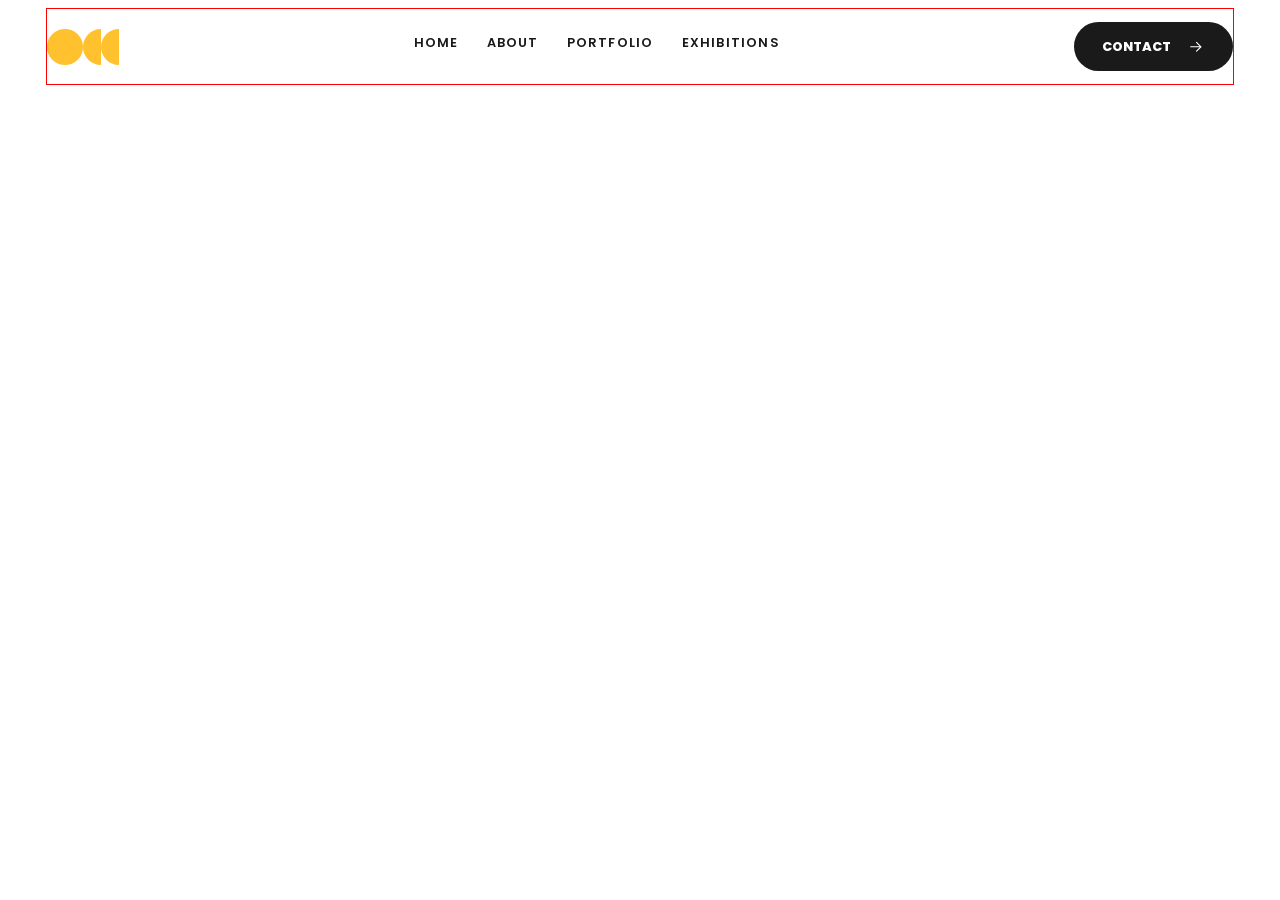
==== VISUAL POETRY (2)/VISUAL POETRY (2)/VISUAL POETRY/index.html @ 26b0e9d8 "Subir las prácticas slider y visual poetry" ====
<!DOCTYPE html>
<html lang="en">
<head>
    <meta charset="UTF-8">
    <meta name="viewport" content="width=device-width, initial-scale=1.0, viewport-fit: cover">
    <meta name= "description" content="Visual Poetry is a studio of photographer Dante - portrait , landscapes and urban pictures">
    <meta name="author" description="Alba">
    <title>VISUAL POETRY</title>
    <link rel="stylesheet" href="style.css">
    <link rel="icon" href="img/logos/logo_400_orange.png" type="image/png">
    <script src="js/burguer.js" defer></script>
</head>
<body>
    <a href="#main-content" class="skip-link">Skip to content</a>
    <header class="site-header">
        <div class="container header__inner ">
            <a href="#" class="brand" aria-label="Visual Poetry - HOME">
                <svg class="brand__logo" width="300" height="150" viewBox="0 0 300 150" fill="none" xmlns="http://www.w3.org/2000/svg"> <!-- fill= transparente (none) -->
                    <circle cx="75" cy="75" r="75" fill="#ffc12d"/> <!-- fill= color que sea -->
                    <path d="M225 150C183.579 150 150 116.421 150 75C150 33.5786 183.579 0 225 0V150Z" fill="#ffc12d"/> <!-- fill= color que sea -->
                    <path d="M300 150C258.579 150 225 116.421 225 75C225 33.5786 258.579 0 300 0V150Z" fill="#ffc12d"/> <!-- fill= color que sea -->
                </svg>
            </a>
            <!-- Burger menu -->
             <button class="menu-toggle" id="nav-icon" type="button" aria-expanded="false" aria-controls="primary-navigation" aria-label="Open Menu">
                <span></span><span></span><span></span>
             </button>

             <nav class="primary-nav" id="primary-navigation" aria-label="Primary">
                <ul class="primary-nav__list">
                    <li><a href="#home" class="nav-link" data-replace="HOME"><span>HOME</span></a></li> <!-- data-replace es un atributo de usuario para la animación -->
                    <li><a href="#about" class="nav-link" data-replace="ABOUT"><span>ABOUT</span></a></li>
                    <li><a href="#portfolio" class="nav-link" data-replace="PORTFOLIO"><span>PORTFOLIO</span></a></li>
                    <li><a href="#exhibitons" class="nav-link" data-replace="EXHIBITIONS"><span>EXHIBITIONS</span></a></li>
                </ul>
             </nav>
             <a href="" class="btn btn-dark primary-nav__cta">
                <span>Contact</span>
                <svg viewBox="0 0 24 24" fill="none" aria-hidden="true"><path d="M5 12h14M13 6l6 6-6 6" stroke="currentColor" stroke-width="1.5" stroke-linecap="round" stroke-linejoin="round"/></svg>
             </a>
             <p class="primary-nav__meta">Photographic Artist · New York</p>
        </div>
    </header>
</body>
</html>
---- VISUAL POETRY (2)/VISUAL POETRY (2)/VISUAL POETRY/style.css ----
/* Notación BEM - Bloque, Elemento, Modificador */

/* Font embed */

@import url('https://fonts.googleapis.com/css2?family=Poppins:ital,wght@0,100;0,200;0,300;0,400;0,500;0,600;0,700;0,800;0,900;1,100;1,200;1,300;1,400;1,500;1,600;1,700;1,800;1,900&display=swap');

@font-face {
    font-family: "Author Signature";
    src: url(fonts/AuthorSignature.ttf) format ("truetype");
    font-display: swap;
    /* Apply font when downloaded */
}

@font-face {
    font-family: "Fen";
    src: url(fonts/fen0210.ttf) format ("truetype");
    font-display: swap;
    /* Apply font when downloaded */
}

/* Mini Reset */

*,
*::after,
*::before {
    box-sizing: border-box;
}

h1,
h2,
h3,
p,
blockquote,
figure {
    margin: 0;
}

ul,
ol {
    margin: 0;
    padding: 0;
    list-style: none;
}

img {
    display: block;
    max-width: 100%;
    height: auto;
    /* Para hacer animaciones con height: auto no me dejaría, tendríamos que usar una custom property */
}

button,
input,
textarea {
    font: inherit;
    /* Form components inherit web site font */
}

/* Custom properties */

:root {
    --back-color: #fff;
    --front-color: #1a1a1a;
    --mustard: #ffc12d;
    --paper: #f7f4ed;
    --muted: #6b6b6b;
    --line: rgb(187, 181, 181);

    --font-display: "Poppins", "Helvetica", sans-serif;
    /* Las otras son alternativas */

    --container: 1840px;
    /* El ancho del viewport */
    --gutter: clamp(1.25rem, 3vw, 2.5rem);
    /* La sangría de los filos del navegador */
    --section-space: clamp(5rem, 8.5vw, 9.5rem);

    /* Para que se aplique solo a los dispositivos que se acerquen a los móviles */
    @media (max-width: 640px) {
        --section-space: clamp(4rem, 16vw, 5.5rem);
    }

}

/* ------------------------ ACCESIBILITY ------------------------------ */

/* Cómo se seleccionan los textos */
::selection {
    background-color: var(--mustard);
    color: var(--front-color);
}

/* Accesible focus indicator */
:where(a, button, input, textarea, [tabindex]):focus-visible {
    /* [tabindex] any element with tabindex attr */
    outline: 1px solid var(--mustard);
    /* Contorno de los textos de un formulario */
    outline-offset: 4px;
    /* Separate the outline by 4px */
}

/*
The solution (skip-link): It is an invisible link placed at the absolute beginning of the HTML code (usually the very first thing the keyboard reads).
By default: It is hidden from view. When you press Tab for the first time: The link comes to life, appears on screen (thanks to pseudo-classes like :focus or :focus-visible), and says something like "Skip to main content".
Upon clicking (Enter): It jumps directly to the page's main content, saving the user from navigating through the entire menu.
The skip-link allows keyboard users to bypass repetitive menus and go straight to the main content. CSS provides the perfect visual infrastructure (visible focus and compensated scroll margin) for these accessible interactions to work smoothly and elegantly.
*/

.skip-link {
    position: fixed;
    top: .75rem;
    left: .75rem;
    z-index: 9999;
    padding: 1rem 1.2rem;
    background: var(--front-color);
    color: var(--back-color);
    font-family: var(--font-display);
    font-size: .75rem;
    font-weight: 800;
    text-decoration: none;
    text-transform: uppercase;

    transform: translateY(-180%);
    /* Está escondido */
    transition: transform 180ms ease;

    &:focus {
        transform: translateY(0);
        /* Pero cuando lo necesito aparece */
    }
}

/* ---------------------------------- REGULAR STYLES ------------------------------------ */

/* smooth scrolling */

html {
    scroll-behavior: smooth;
    /* avoid resize font when the device change orientation */
    -webkit-text-size-adjust: 100%;
    /* Que ajuste siempre al 100% del tamaño de la fuente */
}

body {
    overflow-x: clip;
    /* evita el desbordamiento de la x, es una versión más moderna de overflow-hidden */
    background: var(--back-color);
    color: var(--front-color);
    font-family: Poppins, sans-serif;
    line-height: 1.6rem;
    /* asegura que todos los párrafos tengan la misma separación */
    -webkit-font-smoothing: antialiased;
    /* hace que el texto se renderice más fino y nítido */
    text-rendering: optimizeLegibility;
    /* mejora la legibilidad de la fuente, si se deja */
}

.container {
    width: min(calc(100% - (var(--gutter) * 2)), var(--container));
    border: solid 1px red;
    margin-inline: auto;
    /* centramos el contenedor */
}

/* Estilo general para todos los botones */
.btn {
    position: relative;
    /* Para colocar los elementos dentro del botón */
    display: inline-flex;
    /* Elemento flexible en línea, me aseguro de que el botón no me va a empujar los demás elementos */
    justify-content: center;
    align-items: center;
    gap: 1rem;
    min-height: 3rem;
    padding: .75rem 1.75rem;
    /* Top-bottom, left-right */
    border-radius: 999px;
    /* Radio estratosférico para que no me haga una elipse */
    overflow: hidden;

    font-size: .8rem;
    font-weight: 800;
    text-transform: uppercase;
    text-decoration: none;

    transition: background-color .3s ease, color .3s ease, transform .3s ease-out, box-shadow .3s ease;

    svg {
        width: 1.1rem;
        height: 1.1rem;
        flex: 0 0 auto;
        /* Para que no se estire, ni crezca, que mantenga su tamaño original */
        transition: transform .3s ease;

    }

    /* Subclase para la animación*/
    &.btn-dark {
        background-color: var(--front-color);
        color: var(--back-color);

        /* caja mostaza que sube hacia arriba */
        &::before {
            content: "";
            width: 100%;
            height: 100%;
            position: absolute;
            z-index: -1;
            background: var(--mustard);

            transform: translateY(101%);
            /* Para que no se monte con el botón de arriba, está un 1% por debajo */
            transition: transform .3s ease-in-out;
        }

        &:hover,
        &:focus-visible {
            transform: translateY(-1px);
            /* Que el botón se suba */
            color: var(--front-color);
            box-shadow: 0 12px 26px rgba(26, 26, 26, .2);

            &::before {
                transform: translateY(0);
                /* A la posición inicial del botón */
            }

            svg {
                transform: translateX(.25rem);
            }
        }
    }


}

.primary-nav__meta {
    display: none;
}

/* ---------------------------------- HEADER ------------------------------------ */
.site-header {
    position: sticky;
    /* Que siempre se quede allí */
    top: 0;
    /* Que se quede arriba */
    z-index: 9999;
    /* Para que siempre esté en la capa superior */
    background: rgba(255, 255, 255, .9);

    /* glassmorphism */
    backdrop-filter: blur(12px);

    .header__inner {
        display: flex;
        align-items: center;
        justify-content: space-between;
        gap: 2rem;

        padding-block: clamp(.8rem, 0.8vw, .75rem);
        /* Equivale a padding top y bottom juntos */

        .brand {
            display: inline-flex;
            flex-shrink: 0;
            /* Evitamos que se contraiga */
            color: var(--mustard);

            .brand__logo {
                display: block;
                /* Obligo a que siempre sea una caja, así evito distorsiones del logo */
                width: clamp(4.5rem, 5.2vw, 5.5rem);
                height: auto;
                transition: transform .2s ease-out;

                &:hover {
                    transform: translateX(3px);
                }
            }
        }
    }

    /* HAY QUE RETOCAR EN RESOLUCIÓN TABLET Y MÓVIL */
}

/* toggle intercambia clases */

.menu-toggle {
    /* Menú hamburguesa */
    position: relative;
    display: none;
    flex-shrink: 0;
    width: 48px;
    height: 48px;
    border: 1px solid green;
    padding: 0;
    background: transparent;
    cursor: pointer;
    z-index: 9;

    span {
        position: absolute;
        height: 2px;
        background: var(--front-color);
        border-radius: 99px;
        /* Para que las rayas se vean más suaves */
        left: 50%;
        /* Es una forma de centrar las cosas en función a su contenedor */
        transform: translateX(-50%);

        transition: .3s ease-out;
        /* Todas se van a transicionar así */

        &:nth-child(1) {
            top: 15px;
            width: 1.6rem;
        }

        &:nth-child(2) {
            top: 22px;
            width: 1.6rem;
        }

        &:nth-child(3) {
            top: 29px;
            width: 1.3rem;
        }


    }

}

/* Menu Open */

body.menu-open {

    .menu-toggle span {
        &:nth-child(1) {
            top: 20px;
            width: 1.6rem;
            transform: translateX(-50%), rotate(45deg);
            /* -50% porque el punto de giro es la esquinita */
        }

        &:nth-child(2) {
            opacity: 0;
            transform: translateX(-50%), scale(.1);
            /* Para que desaparezca de forma elegante */
        }

        &:nth-child(3) {
            top: 20px;
            width: 1.6rem;
            transform: translateX(-50%), rotate(-45deg);
        }
    }

    .primary-nav {}

}

/* Nav principal */
.primary-nav {
    display: flex;
    align-items: center;
    /* gap: clamp(1.5rem, 2.8vw, 3rem); */

    .primary-nav__list {
        display: flex;
        align-items: center;
        gap: clamp(1rem, 2.2vw, 2.5rem);

        .nav-link {
            text-decoration: none;
            display: inline-block;
            /* La necesito para la animación, que no empuje, me hace la cajita */
            overflow: hidden;
            padding-block: .3rem;
            /* Para que cuando lo reemplace tenga el mismo padding top y bottom */
            color: var(--front-color);
            font-weight: 600;

            font-size: clamp(.8rem, .9vw, .9rem);
            letter-spacing: 1.2px;
            /* Espaciado entre letras */
            position: relative;

            /* Para evitar que el texto genere dos líneas cuando tengo dos palabras en un item del nav */
            white-space: nowrap;

            span {
                display: inline-block;
                transition: transform .4s ease-in-out;

            }

            &::before {
                /* Subrayado mostaza */
                content: "";
                position: absolute;
                right: 0;
                bottom: 0;
                left: 0;
                height: 2px;
                background: var(--mustard);
                transform: scaleX(0);
                /* Para que el eje Y no se mueva, para que solo crezca horizontalmente */
                transform-origin: right center;
                /* Para que el origen de la raya no sea el centro */
                transition: transform .3s ease-in-out;
            }

            &:after {
                /* El item mostaza que entra por la derecha */
                content: attr(data-replace);
                /* Con attr me coge el valor del atributo data-replace */
                position: absolute;
                top: 0;
                left: 0;
                width: 100%;
                height: 100%;

                display: flex;
                align-items: center;
                color: var(--mustard);

                /* Nos lo llevamos a la dcha para que por ahora no se vea */
                transform: translateX(200%);
                /* Para que no se vea */
                transition: transform .4s ease-in-out;

            }

            &:hover,
            &:focus-visible {
                &:before {
                    transform: scaleX(1);
                    /* Pasamos el tamañp del subrayado al original */
                    transform-origin: left center;
                }

                &:after {
                    transform: translateX(0);
                    /* Esta es su posición original */
                }

                span {
                    transform: translateX(-200%);
                }
            }
        }
    }

    .primary-nav__cta {
        flex-shrink: 0;
        /* Que no se reduzca nunca */
    }


    @media screen and (max-width: 900px) {
        /* Primary-nav cuando salta el menú hamburguesa */
        position: fixed;
        inset: 0;
        /* shorthand de left, top, right, y bottom y hace que cubra todo el contenedor */
        z-index: 1;
        display: flex;
        flex-direction: column;
        /* todo apilado en vertical */
        align-items: flex-start;
        justify-content: flex-start;
        gap: 0;

        width: 100%;
        height: 100vh;
        height: 100dvh;
        /* Solo para móvil, tiene en cuenta toda la línea de la batería etc */
        margin: 0;

        /* Respetamos la zona segura de los móviles */
        /* Para que no se pierda primary-nav__meta en algunos móviles */
        /* Solo funciona si ponemos en el meta del viewport: viewport-fit: cover */
        padding: clamp(5.5rem, 13vh, 8rem) var(--gutter) calc(2rem + env(safe-area-inset-bottom, 0px));

        /* el scroll se queda aquí dentro, no afecta a la página de debajo */
        overflow-y: auto;
        scroll-behavior: contain;

        background: var(--back-color);
        opacity: 0;
        visibility: hidden;
        /* Está pero no se ve */

        /* No debe haber eventos de ratón */
        pointer-events: none;

        /* Lo llevamos a la derecha fuera de la vista */
        transform: translateX(100%);
        transition: opacity .4s ease, visibility 0s linear 600ms, transform 620ms ease-in-out;

        .primary-nav__list {
            flex-direction: column;
            align-items: flex-start;
            width: 100%;
            gap: clamp(.3rem, 1.2vh, .7rem);

            /* inicializamos el contador para los números del nav */
            counter-reset: nav-link;
            /* nav-link es la clase de cada item */

            li {
                display: flex;
                align-items: baseline;
                /* Alinezación basada en la línea base del texto */
                gap: clamp(1rem, 3vw, 1.5rem);
                width: 100%;
                /* Para que el borde me ocupe todo el ancho */
                padding-bottom: clamp(.3rem, 1.2vh, .7rem);

                border-bottom: 1x solid var(--line);
                /* por cada li se tiene que incrementar el contador */
                counter-increment: nav-item;

                &::before {
                    /* el valor del contador se extrae con la función counter indicandole la clase al item */
                    content: "0" counter(nav-item);
                    color: var(--muted);
                    font-family: var(--font-display);
                    font-size: .6rem;
                    font-weight: 500;
                    letter-spacing: .1rem;
                }
            }

            .nav-link {
                /* en móviles no hay hover por lo que la animación no tiene sentido */
                overflow: visible;
                font-size: clamp(2rem, 1.33rem + 2.222vw, 4rem);
                font-weight: 600;

                transition: color .3s ease, transform .3s ease-in-out;

                &::before,
                &::after {
                    display: none;
                }

                span {
                    /* Anulamos la transición de escritorio */
                    transform: none;
                    transition: none;
                }

                &:hover,
                &:focus-visible {
                    color: var(--mustard);
                    transform: translateX(.2rem);
                }
            }

        }

        .primary-nav__cta {

        }

        .primary-nav__meta {

        }
    }

}

/* ---------------------- MENÚ HAMBURGUESA ------------------------- */
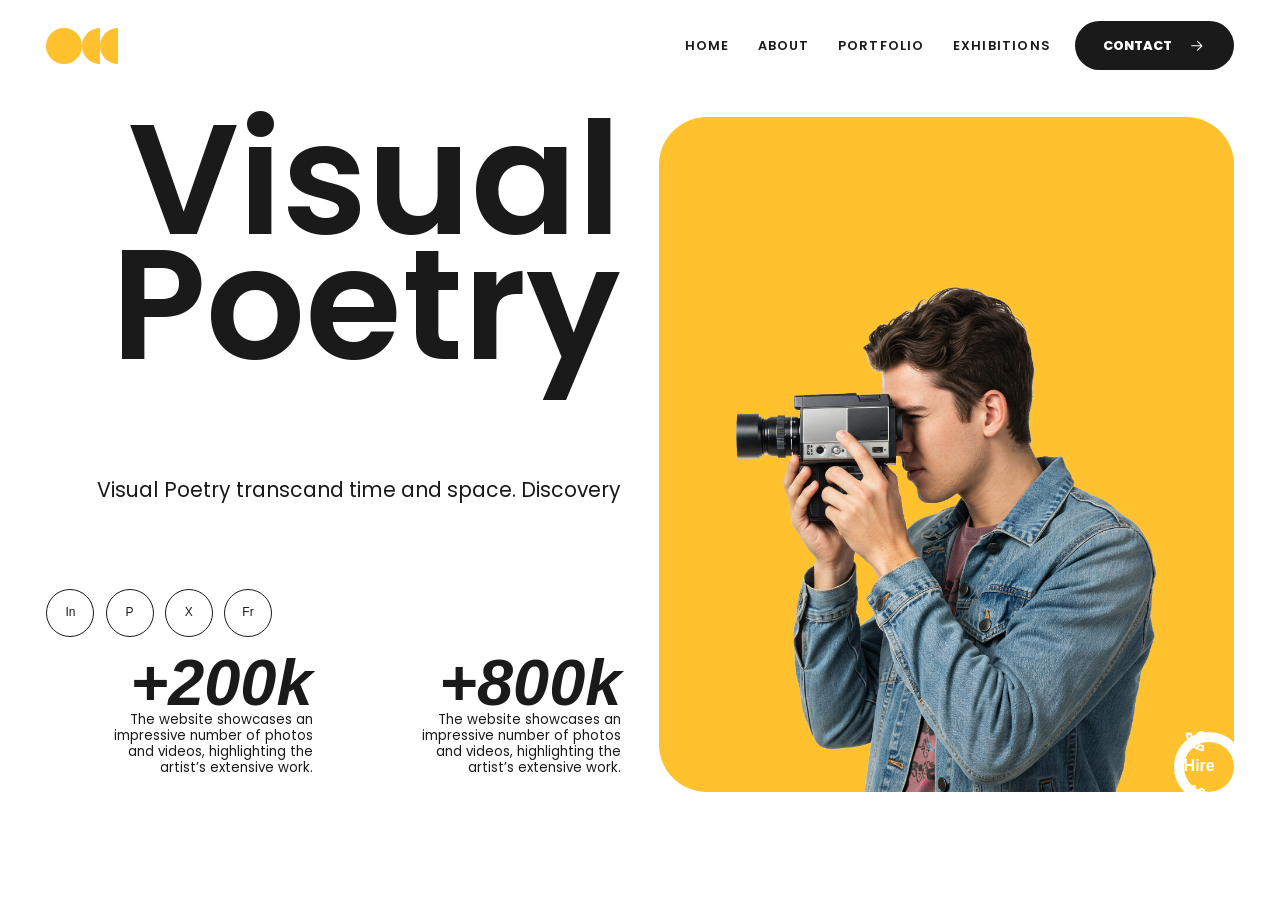
==== commit d7a03b15: "Subir nuevos cambios de la práctica visual poetry" ====
--- a/VISUAL POETRY (2)/VISUAL POETRY (2)/VISUAL POETRY/index.html
+++ b/VISUAL POETRY (2)/VISUAL POETRY (2)/VISUAL POETRY/index.html
@@ -2,7 +2,7 @@
 <html lang="en">
 <head>
     <meta charset="UTF-8">
-    <meta name="viewport" content="width=device-width, initial-scale=1.0, viewport-fit: cover">
+    <meta name="viewport" content="width=device-width, initial-scale=1.0, viewport-fit=cover">
     <meta name= "description" content="Visual Poetry is a studio of photographer Dante - portrait , landscapes and urban pictures">
     <meta name="author" description="Alba">
     <title>VISUAL POETRY</title>
@@ -33,13 +33,70 @@
                     <li><a href="#portfolio" class="nav-link" data-replace="PORTFOLIO"><span>PORTFOLIO</span></a></li>
                     <li><a href="#exhibitons" class="nav-link" data-replace="EXHIBITIONS"><span>EXHIBITIONS</span></a></li>
                 </ul>
-             </nav>
-             <a href="" class="btn btn-dark primary-nav__cta">
+                 <a href="" class="btn btn-dark primary-nav__cta">
                 <span>Contact</span>
                 <svg viewBox="0 0 24 24" fill="none" aria-hidden="true"><path d="M5 12h14M13 6l6 6-6 6" stroke="currentColor" stroke-width="1.5" stroke-linecap="round" stroke-linejoin="round"/></svg>
              </a>
              <p class="primary-nav__meta">Photographic Artist · New York</p>
+             </nav>
+            
         </div>
     </header>
+    <main id="main-content">
+
+    <section class="hero" id="hero">
+
+        <div class="container hero__grid">
+            <div class="hero__copy">
+                <h1 id="hero_title" class="hero_title">
+                    <span>Visual </span>
+                    <span>Poetry</span>
+                </h1>
+
+                <p class="hero_lead">Visual Poetry transcand time and space. Discovery</p>
+
+                <div class="hero_bottom">
+                    <ul class="social-list" arial-label="Social Media">
+                        <li><a href="" aria-label="Instagram">In</a></li>
+                        <li><a href="" aria-label="Pinterest">P</a></li>
+                        <li><a href="" aria-label="X Social Media">X</a></li>
+                        <li><a href="" aria-label="Flickr">Fr</a></li>
+                    </ul>
+                     <dl class="stats">
+                    <div class="stat">
+                          <dt>+200k</dt>
+                        <dd>The website showcases an impressive number of photos and videos, highlighting the artist’s extensive work.</dd>
+                    </div>
+
+                    <div class="stat">
+                        <dt>+800k</dt>
+                        <dd>The website showcases an impressive number of photos and videos, highlighting the artist’s extensive work.</dd>
+                    </div>
+                </dl>
+
+                </div>
+
+               
+
+            </div>
+
+            <div class="hero__visual">
+                <div class="hero__canvas">
+                    <img src="img/Dante_perfil.png" alt="Dante, artist Photographer, looking through a vintage film camera" class="hero_portrait">
+                </div>
+
+                <a href="" class="hero__contact" aria-label="Hire me - go to contact">
+                    <span>
+                        <img src="img/phone.svg" alt="Phone Icon" width="24" height="24" aria-hidden="true">
+                        <b class="hero__contact-text">Hire Me</b>
+                    </span>
+                </a>
+            </div>
+        </div>
+
+    </section>
+
+</main>
+
 </body>
 </html>
--- a/VISUAL POETRY (2)/VISUAL POETRY (2)/VISUAL POETRY/style.css
+++ b/VISUAL POETRY (2)/VISUAL POETRY (2)/VISUAL POETRY/style.css
@@ -6,14 +6,14 @@
 
 @font-face {
     font-family: "Author Signature";
-    src: url(fonts/AuthorSignature.ttf) format ("truetype");
+    src: url(fonts/AuthorSignature.ttf) format("truetype");
     font-display: swap;
     /* Apply font when downloaded */
 }
 
 @font-face {
     font-family: "Fen";
-    src: url(fonts/fen0210.ttf) format ("truetype");
+    src: url(fonts/fen0210.ttf) format("truetype");
     font-display: swap;
     /* Apply font when downloaded */
 }
@@ -46,7 +46,6 @@
     display: block;
     max-width: 100%;
     height: auto;
-    /* Para hacer animaciones con height: auto no me dejaría, tendríamos que usar una custom property */
 }
 
 button,
@@ -56,7 +55,7 @@
     /* Form components inherit web site font */
 }
 
-/* Custom properties */
+/* Custom Properties */
 
 :root {
     --back-color: #fff;
@@ -64,46 +63,43 @@
     --mustard: #ffc12d;
     --paper: #f7f4ed;
     --muted: #6b6b6b;
-    --line: rgb(187, 181, 181);
-
+    --line: rgb(180, 178, 178);
     --font-display: "Poppins", "Helvetica", sans-serif;
-    /* Las otras son alternativas */
+    --radius: clamp( 2rem, 2.367rem + 1.111vh, 3rem);
 
     --container: 1840px;
-    /* El ancho del viewport */
     --gutter: clamp(1.25rem, 3vw, 2.5rem);
-    /* La sangría de los filos del navegador */
     --section-space: clamp(5rem, 8.5vw, 9.5rem);
 
-    /* Para que se aplique solo a los dispositivos que se acerquen a los móviles */
     @media (max-width: 640px) {
         --section-space: clamp(4rem, 16vw, 5.5rem);
     }
 
 }
 
-/* ------------------------ ACCESIBILITY ------------------------------ */
-
-/* Cómo se seleccionan los textos */
+
+/* ---------------------------------- ACCESIBILIDAD -------------------------*/
+
 ::selection {
-    background-color: var(--mustard);
+    background: var(--mustard);
     color: var(--front-color);
 }
 
-/* Accesible focus indicator */
+/*  accesible focus indicator */
 :where(a, button, input, textarea, [tabindex]):focus-visible {
-    /* [tabindex] any element with tabindex attr */
+    /* [tabindex] any element width tabindex attr */
     outline: 1px solid var(--mustard);
-    /* Contorno de los textos de un formulario */
     outline-offset: 4px;
     /* Separate the outline by 4px */
 }
 
 /*
-The solution (skip-link): It is an invisible link placed at the absolute beginning of the HTML code (usually the very first thing the keyboard reads).
+The solution (skip-link): It is an invisible link placed at the absolute beginning of the HTML code 
+(usually the very first thing the keyboard reads).
 By default: It is hidden from view. When you press Tab for the first time: The link comes to life, appears on screen (thanks to pseudo-classes like :focus or :focus-visible), and says something like "Skip to main content".
 Upon clicking (Enter): It jumps directly to the page's main content, saving the user from navigating through the entire menu.
 The skip-link allows keyboard users to bypass repetitive menus and go straight to the main content. CSS provides the perfect visual infrastructure (visible focus and compensated scroll margin) for these accessible interactions to work smoothly and elegantly.
+
 */
 
 .skip-link {
@@ -121,61 +117,52 @@
     text-transform: uppercase;
 
     transform: translateY(-180%);
-    /* Está escondido */
     transition: transform 180ms ease;
 
     &:focus {
         transform: translateY(0);
-        /* Pero cuando lo necesito aparece */
-    }
-}
-
-/* ---------------------------------- REGULAR STYLES ------------------------------------ */
+    }
+
+}
+
+/* ---------------------------------- REGULAR STYLES --------------------*/
 
 /* smooth scrolling */
 
 html {
-    scroll-behavior: smooth;
+    overscroll-behavior:contain;
     /* avoid resize font when the device change orientation */
-    -webkit-text-size-adjust: 100%;
-    /* Que ajuste siempre al 100% del tamaño de la fuente */
+    text-size-adjust: 100%;
 }
 
 body {
     overflow-x: clip;
-    /* evita el desbordamiento de la x, es una versión más moderna de overflow-hidden */
+    /* evita el desbordamiento en el eje de la X */
     background: var(--back-color);
     color: var(--front-color);
     font-family: Poppins, sans-serif;
     line-height: 1.6rem;
-    /* asegura que todos los párrafos tengan la misma separación */
     -webkit-font-smoothing: antialiased;
-    /* hace que el texto se renderice más fino y nítido */
+    /* hace el texto más nítido y limpio */
     text-rendering: optimizeLegibility;
     /* mejora la legibilidad de la fuente, si se deja */
 }
 
 .container {
     width: min(calc(100% - (var(--gutter) * 2)), var(--container));
-    border: solid 1px red;
     margin-inline: auto;
     /* centramos el contenedor */
 }
 
-/* Estilo general para todos los botones */
 .btn {
     position: relative;
-    /* Para colocar los elementos dentro del botón */
     display: inline-flex;
-    /* Elemento flexible en línea, me aseguro de que el botón no me va a empujar los demás elementos */
     justify-content: center;
     align-items: center;
     gap: 1rem;
     min-height: 3rem;
     padding: .75rem 1.75rem;
-    /* Top-bottom, left-right */
     border-radius: 999px;
-    /* Radio estratosférico para que no me haga una elipse */
     overflow: hidden;
 
     font-size: .8rem;
@@ -185,18 +172,17 @@
 
     transition: background-color .3s ease, color .3s ease, transform .3s ease-out, box-shadow .3s ease;
 
+
     svg {
         width: 1.1rem;
         height: 1.1rem;
         flex: 0 0 auto;
-        /* Para que no se estire, ni crezca, que mantenga su tamaño original */
-        transition: transform .3s ease;
-
-    }
-
-    /* Subclase para la animación*/
+        /* no se estira, no se encoje, mantiene su tamaño original */
+        transition: transform .3s ease-out;
+    }
+
     &.btn-dark {
-        background-color: var(--front-color);
+        background: var(--front-color);
         color: var(--back-color);
 
         /* caja mostaza que sube hacia arriba */
@@ -207,68 +193,65 @@
             position: absolute;
             z-index: -1;
             background: var(--mustard);
-
             transform: translateY(101%);
-            /* Para que no se monte con el botón de arriba, está un 1% por debajo */
             transition: transform .3s ease-in-out;
         }
 
         &:hover,
         &:focus-visible {
             transform: translateY(-1px);
-            /* Que el botón se suba */
             color: var(--front-color);
             box-shadow: 0 12px 26px rgba(26, 26, 26, .2);
 
             &::before {
                 transform: translateY(0);
-                /* A la posición inicial del botón */
             }
 
             svg {
                 transform: translateX(.25rem);
             }
-        }
-    }
-
-
-}
-
-.primary-nav__meta {
-    display: none;
-}
-
-/* ---------------------------------- HEADER ------------------------------------ */
+
+
+        }
+
+    }
+}
+
+
+
+/*---------------------------- HEADER ----------------*/
+
 .site-header {
     position: sticky;
-    /* Que siempre se quede allí */
     top: 0;
-    /* Que se quede arriba */
     z-index: 9999;
-    /* Para que siempre esté en la capa superior */
+    /* glassmorphism effect */
     background: rgba(255, 255, 255, .9);
-
-    /* glassmorphism */
     backdrop-filter: blur(12px);
 
     .header__inner {
+
         display: flex;
         align-items: center;
         justify-content: space-between;
         gap: 2rem;
 
         padding-block: clamp(.8rem, 0.8vw, .75rem);
-        /* Equivale a padding top y bottom juntos */
+        /* equivale a padding-top, paddign-bottom */
 
         .brand {
             display: inline-flex;
             flex-shrink: 0;
-            /* Evitamos que se contraiga */
+            /*evitamos que se contraiga el logo */
             color: var(--mustard);
+
+            /*Dejamos el logo en su sitio cuando se despliega el menú hamburguesa*/
+            position: relative;
+            z-index: 9;
 
             .brand__logo {
                 display: block;
-                /* Obligo a que siempre sea una caja, así evito distorsiones del logo */
+                /* evitar distorsiones del logo */
                 width: clamp(4.5rem, 5.2vw, 5.5rem);
                 height: auto;
                 transition: transform .2s ease-out;
@@ -277,22 +260,22 @@
                     transform: translateX(3px);
                 }
             }
+
+
         }
     }
 
     /* HAY QUE RETOCAR EN RESOLUCIÓN TABLET Y MÓVIL */
 }
 
-/* toggle intercambia clases */
-
 .menu-toggle {
-    /* Menú hamburguesa */
+    /* Menú Hamburguesa */
     position: relative;
     display: none;
     flex-shrink: 0;
     width: 48px;
     height: 48px;
-    border: 1px solid green;
+    border: none;
     padding: 0;
     background: transparent;
     cursor: pointer;
@@ -303,13 +286,10 @@
         height: 2px;
         background: var(--front-color);
         border-radius: 99px;
-        /* Para que las rayas se vean más suaves */
         left: 50%;
-        /* Es una forma de centrar las cosas en función a su contenedor */
         transform: translateX(-50%);
 
         transition: .3s ease-out;
-        /* Todas se van a transicionar así */
 
         &:nth-child(1) {
             top: 15px;
@@ -323,48 +303,108 @@
 
         &:nth-child(3) {
             top: 29px;
-            width: 1.3rem;
-        }
-
-
-    }
-
+            width: 1.2rem;
+        }
+
+    }
+
+    /* En resolución tablet y móvil se ve la hamburguesa */
+    @media (max-width: 900px) {
+        display: block;
+    }
+
+    /* En móvil el botón se hace un poco más pequeño */
+    @media (max-width: 640px) {
+        width: 2.5rem;
+        height: 2.5rem;
+
+        span {
+            &:nth-child(1) {
+                top: 12px;
+            }
+            &:nth-child(2) {
+                top: 19px;
+            }
+            &:nth-child(3) {
+                top: 26px;
+            }
+
+        }
+        
+    }
 }
 
 /* Menu Open */
 
 body.menu-open {
-
+     /*Bloqueamos el scroll de la pagina de fondo mientras está activo el menu hamburguesa*/
+
+     overflow: hidden;
+
+     /*Hacmos lA x con el menu de ha,mburguesa para cerrar */
     .menu-toggle span {
         &:nth-child(1) {
             top: 20px;
             width: 1.6rem;
-            transform: translateX(-50%), rotate(45deg);
-            /* -50% porque el punto de giro es la esquinita */
+            transform: translateX(-50%) rotate(45deg);
         }
 
         &:nth-child(2) {
             opacity: 0;
-            transform: translateX(-50%), scale(.1);
-            /* Para que desaparezca de forma elegante */
+            transform: translateX(-50%) scale(.1);
         }
 
         &:nth-child(3) {
             top: 20px;
             width: 1.6rem;
-            transform: translateX(-50%), rotate(-45deg);
-        }
-    }
-
-    .primary-nav {}
-
+            transform: translateX(-50%) rotate(-45deg);
+        }
+    }
+
+    .primary-nav {
+       /*Partimos de que el menu no se ve y está fuera de la pantalla*/
+       opacity: 1;
+       visibility: visible;
+       /*Reactivamos la capacidad de hacer click*/
+       pointer-events: auto;
+       /*Devolver el menu a su posición original*/
+       transform: translateX(0);
+       transition: opacity .4s ease, transform .7s ease-in-out;
+
+       /*Cada parte del menu aparecerá con un delay diferente*/
+       .primary-nav__list{
+        opacity: 1;
+        transform: translateX(0);
+        transition-delay: 120ms;
+       }
+
+       .primary-nav__cta{
+        opacity: 1;
+        transform: translateX(0);
+        transition-delay: 200ms;
+
+        margin-top: 2rem;
+       }
+
+       .primary-nav__meta{
+        opacity: 1;
+        transform: translateX(0);
+        transition-delay: 280ms;
+
+        margin-top: auto;
+
+
+       }
+    }
 }
 
 /* Nav principal */
 .primary-nav {
     display: flex;
     align-items: center;
-    /* gap: clamp(1.5rem, 2.8vw, 3rem); */
+
+
+    /* gap: clamp(1.5rem, 2.8vw, 3rem) ; */
 
     .primary-nav__list {
         display: flex;
@@ -373,30 +413,26 @@
 
         .nav-link {
             text-decoration: none;
-            display: inline-block;
-            /* La necesito para la animación, que no empuje, me hace la cajita */
+            display: block;
+            /* la necesito para la animación */
             overflow: hidden;
             padding-block: .3rem;
-            /* Para que cuando lo reemplace tenga el mismo padding top y bottom */
             color: var(--front-color);
             font-weight: 600;
 
-            font-size: clamp(.8rem, .9vw, .9rem);
+            font-size: clamp(0.8rem, .9vw, .9rem);
             letter-spacing: 1.2px;
-            /* Espaciado entre letras */
+            /* evitar que el texto genere dos líneas cuando se quede sin espacio */
+            white-space: nowrap;
             position: relative;
-
-            /* Para evitar que el texto genere dos líneas cuando tengo dos palabras en un item del nav */
-            white-space: nowrap;
 
             span {
                 display: inline-block;
                 transition: transform .4s ease-in-out;
-
             }
 
             &::before {
-                /* Subrayado mostaza */
+                /* subrayado mostaza */
                 content: "";
                 position: absolute;
                 right: 0;
@@ -405,44 +441,36 @@
                 height: 2px;
                 background: var(--mustard);
                 transform: scaleX(0);
-                /* Para que el eje Y no se mueva, para que solo crezca horizontalmente */
                 transform-origin: right center;
-                /* Para que el origen de la raya no sea el centro */
                 transition: transform .3s ease-in-out;
             }
 
-            &:after {
-                /* El item mostaza que entra por la derecha */
+            &::after {
+                /* el item mostaza que entra por la derecha */
                 content: attr(data-replace);
-                /* Con attr me coge el valor del atributo data-replace */
                 position: absolute;
                 top: 0;
                 left: 0;
                 width: 100%;
                 height: 100%;
-
                 display: flex;
                 align-items: center;
                 color: var(--mustard);
-
-                /* Nos lo llevamos a la dcha para que por ahora no se vea */
+                /* nos lo llevamos a la derecha para que por ahora no se vea */
                 transform: translateX(200%);
-                /* Para que no se vea */
                 transition: transform .4s ease-in-out;
-
             }
 
             &:hover,
             &:focus-visible {
                 &:before {
                     transform: scaleX(1);
-                    /* Pasamos el tamañp del subrayado al original */
+                    /* pasamos el tamaño del subrayado al original */
                     transform-origin: left center;
                 }
 
                 &:after {
                     transform: translateX(0);
-                    /* Esta es su posición original */
                 }
 
                 span {
@@ -454,19 +482,24 @@
 
     .primary-nav__cta {
         flex-shrink: 0;
-        /* Que no se reduzca nunca */
+        margin-left: 1.5rem;
+        /* el botón nunca debe encojerse */
+    }
+
+    .primary-nav__meta{
+        display: none; /*Para que no ocupe espacio*/
     }
 
 
     @media screen and (max-width: 900px) {
-        /* Primary-nav cuando salta el menú hamburguesa */
+        /* primary-nav cuando salta el menú hamburguesa */
         position: fixed;
         inset: 0;
-        /* shorthand de left, top, right, y bottom y hace que cubra todo el contenedor */
+        /* shorthand de left, right, top, bottom y además hace que cubra todo el contenedor */
         z-index: 1;
         display: flex;
         flex-direction: column;
-        /* todo apilado en vertical */
+        /*todo apilado en vertica*/
         align-items: flex-start;
         justify-content: flex-start;
         gap: 0;
@@ -474,12 +507,11 @@
         width: 100%;
         height: 100vh;
         height: 100dvh;
-        /* Solo para móvil, tiene en cuenta toda la línea de la batería etc */
+        /* solo lo entienden los móviles */
         margin: 0;
-
-        /* Respetamos la zona segura de los móviles */
-        /* Para que no se pierda primary-nav__meta en algunos móviles */
-        /* Solo funciona si ponemos en el meta del viewport: viewport-fit: cover */
+        /* respetamos la zona segura de los móviles */
+        /* para que no se pierda primary-nav__meta en algunos móviles */
+        /* solo funciona si ponemos en el meta del viewport:  viewport-fit: cover */
         padding: clamp(5.5rem, 13vh, 8rem) var(--gutter) calc(2rem + env(safe-area-inset-bottom, 0px));
 
         /* el scroll se queda aquí dentro, no afecta a la página de debajo */
@@ -489,12 +521,12 @@
         background: var(--back-color);
         opacity: 0;
         visibility: hidden;
-        /* Está pero no se ve */
-
-        /* No debe haber eventos de ratón */
+        /* está pero no se ve */
+
+        /* no debe haber eventos de ratón */
         pointer-events: none;
 
-        /* Lo llevamos a la derecha fuera de la vista */
+        /* lo llevamos a la derecha fuera de la vista */
         transform: translateX(100%);
         transition: opacity .4s ease, visibility 0s linear 600ms, transform 620ms ease-in-out;
 
@@ -502,27 +534,25 @@
             flex-direction: column;
             align-items: flex-start;
             width: 100%;
-            gap: clamp(.3rem, 1.2vh, .7rem);
-
-            /* inicializamos el contador para los números del nav */
+            gap: clamp(0.3rem, 1.2vh, 0.7rem);
+            /* inicializamos el contador para los números de los items del nav */
             counter-reset: nav-link;
-            /* nav-link es la clase de cada item */
 
             li {
                 display: flex;
                 align-items: baseline;
-                /* Alinezación basada en la línea base del texto */
+                /* alineación basada en la línea base del texto */
                 gap: clamp(1rem, 3vw, 1.5rem);
                 width: 100%;
-                /* Para que el borde me ocupe todo el ancho */
-                padding-bottom: clamp(.3rem, 1.2vh, .7rem);
-
-                border-bottom: 1x solid var(--line);
-                /* por cada li se tiene que incrementar el contador */
+                /* para que el borde me ocupe todo el ancho del item */
+                padding-bottom: clamp(0.3rem, 1.2vh, 0.7rem);
+
+                border-bottom: 1px solid var(--line);
+                /* por cada li incrementamos en uno el contador */
                 counter-increment: nav-item;
 
                 &::before {
-                    /* el valor del contador se extrae con la función counter indicandole la clase al item */
+                    /* el valor del contador se extrae con la función counter indicándole la clase del item */
                     content: "0" counter(nav-item);
                     color: var(--muted);
                     font-family: var(--font-display);
@@ -532,43 +562,225 @@
                 }
             }
 
-            .nav-link {
-                /* en móviles no hay hover por lo que la animación no tiene sentido */
-                overflow: visible;
-                font-size: clamp(2rem, 1.33rem + 2.222vw, 4rem);
+           .nav-link {
+    overflow: visible;
+    font-size: clamp(2rem, 1.333rem + 2.222vw, 4rem);
+    font-weight: 600;
+
+    transition: color .3s ease, transform .3s ease-in-out;
+
+    &::before,
+    &::after {
+        display: none;
+    }
+
+    span {
+        transform: none !important;
+        transition: none;
+    }
+
+    &:hover,
+    &:focus-visible,
+    &:active {
+        color: var(--mustard);
+        transform: translateX(.2rem);
+    }
+
+    &:hover span,
+    &:focus-visible span,
+    &:active span {
+        transform: none !important;
+    }
+}
+
+
+   
+        }
+    
+        .primary-nav__cta {
+             /*Hacemos que el botón ocupe todo el ancho de la pantalla*/
+        align-self: stretch;
+        margin-top:2rem;
+                
+        }
+
+        .primary-nav__meta {
+                display: flex;
+                text-transform: uppercase;
+                color: var(--muted);
+                margin-top: auto;
+        }
+
+    }
+
+}
+
+/*------------------------- Hero Section --------------*/
+
+.hero {
+    padding-block: clamp(1.25rem, 0.75rem + 1.667vw, 2.75rem);
+
+    .hero__grid{
+        display: grid;
+        /*Encoje hasta 0 pero seimpre reparte el mismo espacio*/
+        grid-template-columns: repeat(2, minmax(0, 1fr));
+        gap: clamp(1.5rem, 1rem + 1.667vw, 3rem);
+        align-items: stretch;
+
+        .hero__copy{
+          display: flex;
+            flex-direction: column;
+            align-items: end;
+            justify-content: space-between;
+            gap: clamp(1.25rem, 0.833rem + 1.389vw, 2.5rem);
+            min-width: 0;
+            padding-block: clamp(0.5rem, 0.167rem+ 1.111vw, 1);
+
+            .hero_title{
+                width: 100%;
+                color: var(--front-color);
+                font-family: var(--font-display);
                 font-weight: 600;
-
-                transition: color .3s ease, transform .3s ease-in-out;
+                font-size: clamp(4.5rem, 1.333rem + 10.556vw, 14rem);
+                text-align: right;
+                line-height: .8;
+                margin-bottom: clamp(1.25rem, 1rem + 0.833vw, 2rem);
+
+                span{
+                    display: block;
+                }
+            }
+
+            .hero_lead{
+                /*Evitar que la línea se haga demasiado larga y también que no se desborde en resoluciones bajas*/
+                width: minmax(55%, 33rem); /*Calcula los 2 valores y se queda con el más pequeño*/
+                max-width: 33rem;
+                align-self: flex-end;
+                font-size: clamp(1rem, 0.833rem + 0.556vw, 1.5rem);
+                text-align: right;
+                font-weight: 400;
+                color: var(--front-color);
+            }
+
+            .stats{
+              display: grid;
+              grid-template-columns: repeat(2, minmax(0, 1fr));
+              gap: clamp(1rem, 0rem + 3.333vw, 4rem);
+
+              .stat {
+                 display: flex;
+                 align-items: flex-end;
+                 flex-direction: column;
+                 text-align: right;
+
+                 dt{
+                    margin-bottom: clamp(0.75rem, 0.6rem + 0.5vw, 1.2rem);
+                    font-size: clamp(2.5rem, 1.833rem + 2.778vw, 4.5rem);
+                    font-style: italic;
+                    font-weight: 600;
+                 }
+
+                 dd{
+                    font-size: clamp(0.75rem, 0.7rem + 0.167vw, 0.9rem);
+                    line-height: 1.2;
+
+                 }
+
+              }
+
+            }
+
+        }
+
+        .hero__visual{
+            position: relative;
+            min-height: clamp(580px, 75svh,840px);
+
+            .hero__canvas{
+              position: absolute;
+              inset: 0;
+              overflow: hidden;
+              border-radius: var(--radius);
+              background: var(--mustard);
+
+              .hero_portrait{
+                position: absolute;
+                bottom: 0;
+                width: auto;
+                max-width: 90%;
+                height: 75%;
+                object-fit: contain;
+                object-position: center bottom;
+                left: 50%;
+                transform: translateX(-50%);
+              }
+            }
+
+            .hero__contact{
+                position: absolute;
+                bottom: 0;
+                right: 0;
+                z-index: 2;
+                width: 50px;
+                height: 50px;
+                border-radius: 999px;
+               
+                background-color: var(--mustard);
+                text-decoration: none;
+                color: var(--back-color);
+                display: flex;
+                align-items: center;
+                justify-content: center;
+
+                outline: 10px solid var(--back-color);
 
                 &::before,
-                &::after {
-                    display: none;
-                }
-
-                span {
-                    /* Anulamos la transición de escritorio */
-                    transform: none;
-                    transition: none;
-                }
-
-                &:hover,
-                &:focus-visible {
-                    color: var(--mustard);
-                    transform: translateX(.2rem);
-                }
-            }
-
-        }
-
-        .primary-nav__cta {
-
-        }
-
-        .primary-nav__meta {
-
-        }
-    }
-
-}
-
-/* ---------------------- MENÚ HAMBURGUESA ------------------------- */+                &::after{
+                    content: "";
+                    position: absolute;
+                }
+
+                &::before{
+
+                }
+
+                &::after{
+
+                }
+            }
+        }
+
+    }
+}
+
+/*Social Media*/
+
+.social-list{
+    display: flex;
+    align-items: center;
+    gap: 0.7rem;
+    margin-bottom: clamp(1.5rem, 1.167rem + 1.111vw, 2.5rem);
+
+    a{
+        display: flex;
+        align-items: center;
+        justify-content: center;
+        width: clamp(2.75rem, 2.6rem + 0.5vw, 3.2rem);
+        height:  clamp(2.75rem, 2.6rem + 0.5vw, 3.2rem);
+        border-radius: 50%;
+        border: 1px solid var(--front-color);
+        text-decoration: none;
+        font-size: .75rem;
+        font-weight: 500;
+        color: var(--front-color);
+        transition: background .3s ease, color .3s ease, transform .2s ease-in-out;
+
+        &:hover{
+          background: var(--front-color);
+          color: var(--back-color);
+          transform: translateY(-2px);
+        }
+
+    }
+
+}
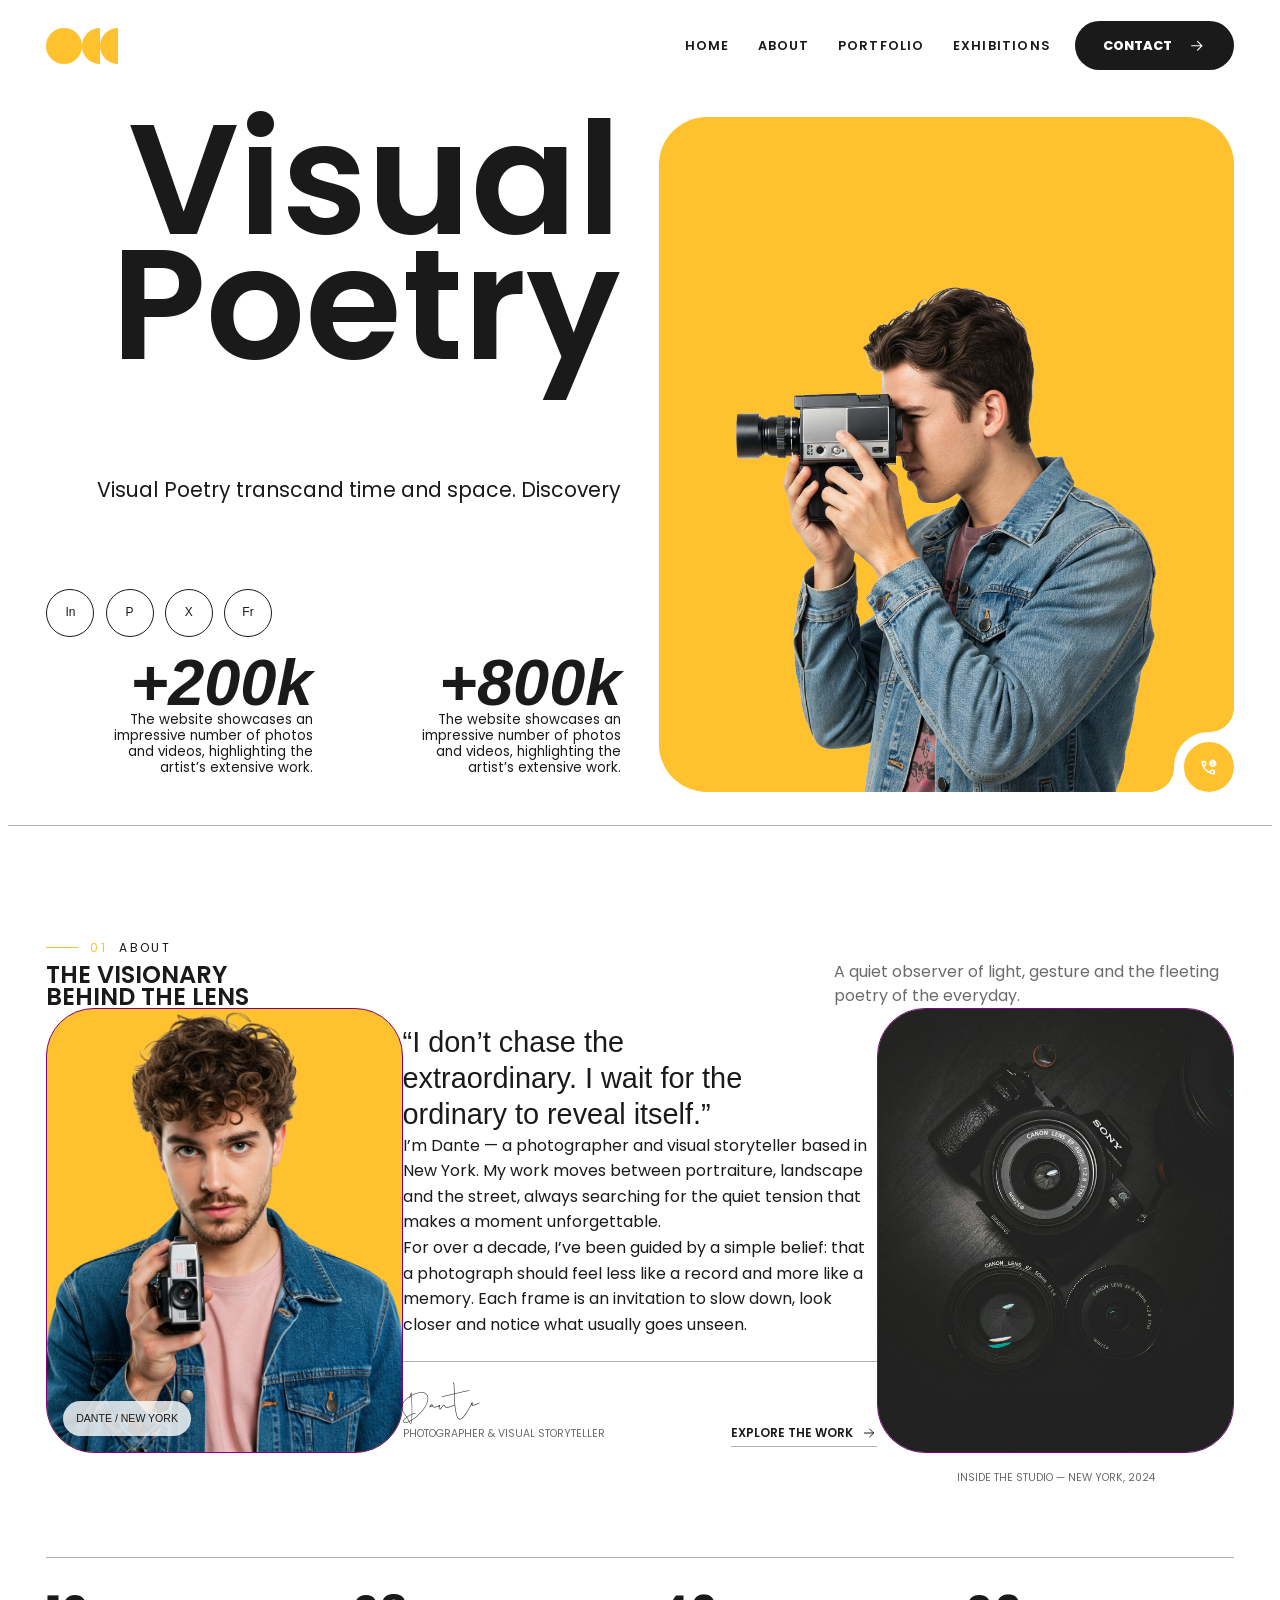
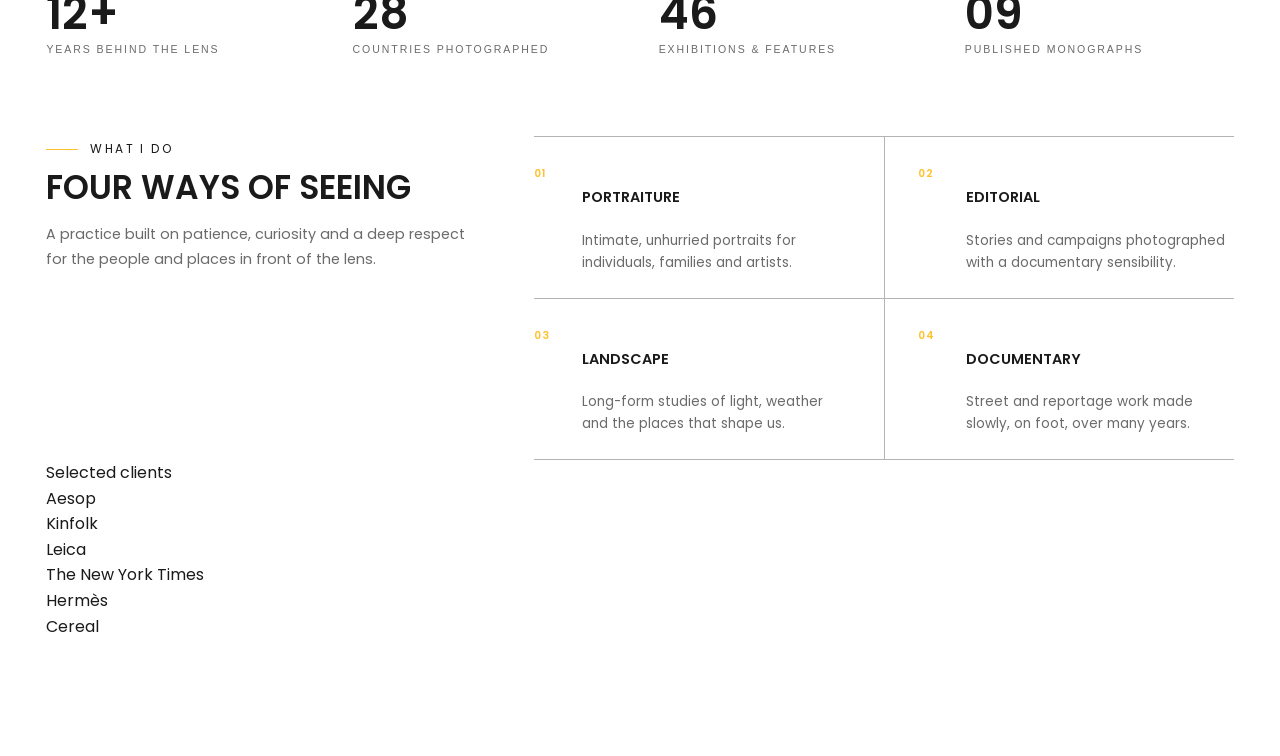
==== commit 2c95bd55: "Subida del avance de la práctica el día 10 de nooviembre" ====
--- a/VISUAL POETRY (2)/VISUAL POETRY (2)/VISUAL POETRY/index.html
+++ b/VISUAL POETRY (2)/VISUAL POETRY (2)/VISUAL POETRY/index.html
@@ -96,6 +96,120 @@
 
     </section>
 
+    <!--About-->
+    <section class="section about" id="about" aria-labelledby="about-title">
+            <div class="container">
+                <header class="section-heading">
+                    <p class="eyebrow"><span>01</span> About</p>
+                    <h2 class="section-title" id="about-title">The visionary<br>behind the lens</h2>
+                    <p class="section-note">A quiet observer of light, gesture and the fleeting poetry of the everyday.</p>
+                </header>
+
+                <div class="about__body">
+                    <div class="about__portrait">
+                        <figure class="media-frame media-frame--mustard">
+                            <img src="img/Dante_front.png" alt="Close-up portrait of Dante holding a camera" width="1727" height="1943" loading="lazy" decoding="async">
+                            <figcaption class="media-tag">Dante / New York</figcaption>
+                        </figure>
+                    </div>
+
+                    <div class="about__text">
+                        <p class="about__statement">“I don’t chase the extraordinary. I wait for the ordinary to reveal itself.”</p>
+                        <p>I’m Dante — a photographer and visual storyteller based in New York. My work moves between portraiture, landscape and the street, always searching for the quiet tension that makes a moment unforgettable.</p>
+                        <p>For over a decade, I’ve been guided by a simple belief: that a photograph should feel less like a record and more like a memory. Each frame is an invitation to slow down, look closer and notice what usually goes unseen.</p>
+
+                        <div class="about__footer">
+                            <div class="about__signature">
+                                <span class="signature">Dante</span>
+                                <span class="about__role">Photographer &amp; visual storyteller</span>
+                            </div>
+                            <a class="text-link" href="#portfolio">
+                                Explore the work
+                                <svg viewBox="0 0 24 24" fill="none" aria-hidden="true"><path d="M5 12h14M13 6l6 6-6 6" stroke="currentColor" stroke-width="1.5" stroke-linecap="round" stroke-linejoin="round"/></svg>
+                            </a>
+                        </div>
+                    </div>
+
+                    <figure class="about__studio">
+                        <div class="media-frame">
+                            <img src="img/about/studio.jpg" alt="Camera and lenses arranged on a dark studio table" width="1400" height="1750" loading="lazy" decoding="async">
+                        </div>
+                        <figcaption>Inside the studio — New York, 2024</figcaption>
+                    </figure>
+                </div>
+
+                <dl class="about__stats" aria-label="Career highlights">
+                    <div class="about-stat">
+                        <dt>12+</dt>
+                        <dd>Years behind the lens</dd>
+                    </div>
+                    <div class="about-stat">
+                        <dt>28</dt>
+                        <dd>Countries photographed</dd>
+                    </div>
+                    <div class="about-stat">
+                        <dt>46</dt>
+                        <dd>Exhibitions &amp; features</dd>
+                    </div>
+                    <div class="about-stat">
+                        <dt>09</dt>
+                        <dd>Published monographs</dd>
+                    </div>
+                </dl>
+
+                <div class="about__disciplines">
+                    <div class="about__disciplines-intro">
+                        <p class="eyebrow">What I do</p>
+                        <h3>Four ways of seeing</h3>
+                        <p>A practice built on patience, curiosity and a deep respect for the people and places in front of the lens.</p>
+                    </div>
+
+                    <ul class="discipline-list">
+                        <li class="discipline">
+                            <span class="discipline__index">01</span>
+                            <div>
+                                <h4>Portraiture</h4>
+                                <p>Intimate, unhurried portraits for individuals, families and artists.</p>
+                            </div>
+                        </li>
+                        <li class="discipline">
+                            <span class="discipline__index">02</span>
+                            <div>
+                                <h4>Editorial</h4>
+                                <p>Stories and campaigns photographed with a documentary sensibility.</p>
+                            </div>
+                        </li>
+                        <li class="discipline">
+                            <span class="discipline__index">03</span>
+                            <div>
+                                <h4>Landscape</h4>
+                                <p>Long-form studies of light, weather and the places that shape us.</p>
+                            </div>
+                        </li>
+                        <li class="discipline">
+                            <span class="discipline__index">04</span>
+                            <div>
+                                <h4>Documentary</h4>
+                                <p>Street and reportage work made slowly, on foot, over many years.</p>
+                            </div>
+                        </li>
+                    </ul>
+                </div>
+
+                <div class="clients">
+                    <span class="clients__label">Selected clients</span>
+                    <ul class="clients__logos">
+                        <li><span class="logo logo--aesop">Aesop</span></li>
+                        <li><span class="logo logo--kinfolk">Kinfolk</span></li>
+                        <li><span class="logo logo--leica">Leica</span></li>
+                        <li><span class="logo logo--nyt">The New York Times</span></li>
+                        <li><span class="logo logo--hermes">Hermès</span></li>
+                        <li><span class="logo logo--cereal">Cereal</span></li>
+                    </ul>
+                </div>
+            </div>
+        </section>
+
 </main>
 
 </body>
--- a/VISUAL POETRY (2)/VISUAL POETRY (2)/VISUAL POETRY/style.css
+++ b/VISUAL POETRY (2)/VISUAL POETRY (2)/VISUAL POETRY/style.css
@@ -217,6 +217,38 @@
     }
 }
 
+
+.text-link{
+    display:flex;
+    align-items: center;
+    gap: .5rem;
+    color: var(--front-color);
+    text-decoration: none;
+    width: fit-content; /*Se ajusta al contenido*/
+    font-weight: 600;
+    line-height: 1.2;
+    padding-bottom: .3rem;
+    border-bottom: 1px solid var(--line);
+    font-size: .75rem;
+    text-transform: uppercase;
+    transition: color .3s ease, border-color .3s ease;
+
+
+    svg{
+        width:1rem;
+        height: 1rem;
+        transition: transform .3s ease;
+    }
+
+    &:hover{
+        color: var(--muted);
+        border-color: var(--mustard);
+        
+        svg{
+            transform: translateX(5px);
+        }
+    }
+}
 
 
 /*---------------------------- HEADER ----------------*/
@@ -734,19 +766,72 @@
 
                 outline: 10px solid var(--back-color);
 
-                &::before,
+                transition: width .5s ease-in-out, background-color .5s ease;
+
+                &::before{
+                 content: "";
+                 position: absolute;
+                 display: block;
+                 width: 34px;
+                 left: -34px;
+                 background: radial-gradient(circle 24px at top left, transparent 98%, var(--back-color));
+                 pointer-events: none;
+                 /*Ajustamos*/
+                 bottom: -8px;
+                 top: 26px;
+                }
+
                 &::after{
                     content: "";
                     position: absolute;
+                    display: block;
+                    width: 34px;
+                    top: -34px;
+                    right: -10px;
+                    bottom: 50px;
+                    background: radial-gradient(circle 24px at top left, transparent 98%, var(--back-color));
+                    pointer-events: none;
+
                 }
 
-                &::before{
-
+                span{
+                   display: flex;
+                   align-items: center;
+                   justify-content: flex-start;
+                   gap: 1rem;
+                   overflow: hidden;
+                   white-space: nowrap;
+                   padding-inline: 16px;
+                   
+                   img{ /*icon telefono*/
+                     display: block;
+                     flex: 0 0 16px;
+                     width: 24px;
+                     height: 24px;
+                   }
+
+                   .hero__contact-text{
+                    flex: 0 0 auto;
+                    visibility: hidden;
+                    opacity: 0;
+
+                   }
                 }
 
-                &::after{
-
-                }
+                &:hover,
+                   &:focus-visible{
+                    width: 200px;
+                    background-color: var(--front-color);
+
+                    span{
+                        justify-content: center;
+
+                        .hero__contact-text{
+                            opacity: 1;
+                            visibility: visible;
+                        }
+                    }
+                   }
             }
         }
 
@@ -784,3 +869,315 @@
     }
 
 }
+
+/*.................................................................Section heading*/
+
+.section{
+    border-top: 1px solid var(--line);
+    padding-block: var(--section-space);
+}
+
+.eyebrow {
+    display: flex;
+    align-items: center;
+    gap: .75rem;
+    text-transform: uppercase;
+    font-size: .75rem;
+    letter-spacing: .15rem;
+
+
+    span{
+        color: var(--mustard);
+    }
+
+    &::before{
+       content: "";
+       display: block;
+       width: 2rem;
+       height: 1px;
+       background: var(--mustard);
+    }
+}
+
+ .section-heading{
+    display: grid;
+    grid-template-columns: minmax(0, 1fr) minmax(15rem, 25rem);
+    align-items: end;
+    gap: clamp(2rem, 0.667rem+ 4.444vw ,6rem);
+    margin-bottom: clamp(3rem, 2.333rem+ 2.222vw ,5rem);
+    row-gap: clamp(0.8rem, 0.667rem+ 0.444vw ,1.2rem);
+
+    .section-title{
+        grid-column: 1 / 2;
+        font-size: clamp(2.75rem, 1.667rem+ 3.611vw ,6rem);
+        font-weight: 600;
+        line-height: .92;
+        text-transform: uppercase;
+
+        @media ( max-width: 640px){
+            font-size:clamp(2.5rem, 2rem+ 1.667vw ,4rem);
+        }
+    }
+
+    .section-note{
+        grid-column: 2 / 3;
+        justify-self: end;
+        max-width: 26rem;
+        color: var(--muted);
+        font-size: clamp(0.9rem, 0.867rem+ 0.111vw ,1rem);
+        line-height: 1.5;
+    }
+
+    @media(max-width: 1000px){
+      grid-template-columns: minmax(0, 1fr) minmax(12rem, 20rem);
+    }
+
+    @media( max-width: 800px){
+        grid-template-columns: minmax(0, 1fr);
+
+        .section-title{
+          grid-column: 1 / -1;
+        }
+
+        .section-note{
+          grid-column: 1 / -1;
+          justify-self: start;
+          max-width: 28rem;
+
+        }
+    }
+}
+
+/*----------------------------------------About Section--------------------------------------------------*/
+
+.about__body{
+  display: grid;
+  grid-template-columns: minmax(0, .9fr) minmax(0, 1.2fr) minmax(0, .9fr);
+  gap: clamp(0.8rem, -0.1rem+ 3vw ,3.5rem);
+  align-items: start;
+
+  .about__portrait, .about__studio{
+    min-width: 0;
+  }
+
+  .about__portrait{ /*contenedor de Dante*/
+
+    .media-frame{ /*figure*/
+        aspect-ratio: 4 / 5;
+
+        img{
+            width: 100%;
+            height: 100%;
+            object-fit: cover;
+            object-position: center top;
+        }
+    }
+
+  }
+
+  .media-frame{
+    border: 1px solid purple;
+    position: relative;
+    overflow: hidden;
+    border-radius: var(--radius);
+
+    &.media-frame--mustard{
+         background: var(--mustard);
+    }
+  }
+
+  .media-tag{
+    position: absolute;
+    bottom: 1rem;
+    left: 1rem;
+    padding: .3rem .8rem;
+    color: var(--front-color);
+    background: rgba(255, 255, 255, .8);
+    font-size: .66rem;
+    border-radius: 999px;
+    text-transform: uppercase;
+    font-weight: 500;
+  }
+
+  .about__studio{ /*contenedor de la camara*/
+    .media-frame{
+        aspect-ratio: 4 / 5;
+    }
+
+    img{
+        width: 100%;
+        height: 100%;
+        object-fit: cover;
+    }
+
+    figcaption{
+        margin-top: .75rem;
+        text-transform: uppercase;
+        font-size: .66rem;
+        color: var(--muted);
+        text-align: center;
+    }
+
+  }
+
+  .about__text{ /* texto central*/
+   max-width: 40rem;
+   padding-block: 1rem;
+
+
+   .about__statement{
+    width: 24ch;
+    font-size: clamp(1.25rem, 0.917rem + 1.111vw, 2.25rem);
+    font-weight: 500;
+    line-height: 1.25;
+   }
+
+   .about__footer{
+     display: flex;
+     align-items: end;
+     justify-content: space-between;
+     gap: 2rem;
+     margin-top: 1.5rem;
+     padding-top: 1.5rem;
+     border-top: 1px solid var(--line);
+
+     .about__signature{
+        display: flex;
+        flex-direction: column;
+        gap: .4rem;
+
+        .signature{
+            font-family: "Author Signature";
+            font-size: clamp(2.5rem, 2.167rem + 1.111vw, 3.5rem);
+            transform: rotate(-4deg);
+        }
+
+        .about__role{
+            font-size: .66rem;
+            text-transform: uppercase;
+            color: var(--muted);
+            margin-top: .2rem;
+        }
+     }
+
+   }
+
+  }
+
+}
+
+
+ .about__stats{ /*Cuatro columnas identicas*/
+         display: grid;
+         grid-template-columns: repeat(4, minmax(0,1fr));
+         gap: clamp(1.5rem, 1rem + 1.667vw, 3rem);
+         border-top: 1px solid var(--line);
+         margin-top: clamp(3rem, 2.333rem + 2.222vw, 5rem);
+         padding-top: clamp(1.5rem, 1.167rem + 1.111vw, 2.5rem);
+
+         
+
+         .about-stat{
+            display: flex;
+            flex-direction: column;
+            align-items: start;
+            gap: .4rem;
+
+            dt{
+               font-size: clamp(2rem, 1.5rem + 1.667vw, 3.5rem);
+               font-weight: 600;
+               line-height: 1;
+            }
+
+            dd{
+                color: var(--muted);
+                font-size: .66rem;
+                text-transform: uppercase;
+                font-weight: 500;
+                line-height: 1.5;
+                letter-spacing: .12rem;
+                width: 100%;
+                margin-left: 0;
+            }
+         }
+         
+     }
+
+      .about__disciplines{
+            display: grid;
+            grid-template-columns: minmax(0, .75fr) minmax(0, 1.25fr);
+            gap: clamp(2rem, 0.667rem + 4.444vw, 6rem);
+            margin-top: clamp(3.5rem, 2.667rem + 2.778vw, 6rem);
+
+            .about__disciplines-intro{
+
+                .eyebrow{
+                   margin-bottom: .5rem;
+                }
+
+                h3{
+                 margin-bottom: 1rem;
+                 font-size: clamp(1.5rem, 1.167rem + 1.111vw, 2.6rem);
+                 text-transform: uppercase;
+                 font-weight: 600;
+                 line-height: 1.1;
+            }
+
+            p:last-child {
+                font-size: .9rem;
+                max-width: 30rem;
+                color: var(--muted);
+                line-height: 1.7;
+            }
+
+            }
+
+            .discipline-list{
+                display: grid;
+                grid-template-columns: repeat(2, minmax(0 ,1fr));
+                border-top: 1px solid var(--line);
+
+                .discipline{
+                    display: grid;
+                    grid-template-columns: 2.25rem minmax(0, 1fr);
+                    gap: .75rem;
+                    border-bottom: 1px solid var(--line);
+                    padding-bottom: 1.5rem;
+
+                    h4{
+                       text-transform: uppercase;
+                       font-size: .9rem;
+                       font-weight: 600;
+                       margin-top: 3rem;
+                    }
+
+                    p{
+                        font-size: .85rem;
+                        color: var(--muted);
+                        line-height: 1.6;
+
+                    }
+
+                    .discipline__index{
+                      color: var(--mustard);
+                      font-size: .66rem;
+                      font-weight: 600;
+                      letter-spacing: .1rem;
+                      padding-top: 1.5rem;
+                    }
+
+                    &:nth-child(odd){ /*Impares*/
+                        padding-right:  clamp(1.5rem, 1.167rem + 1.111vw, 2.6rem);
+                    }
+
+                       &:nth-child(even){ /*pares*/
+                        padding-left:  clamp(1.5rem, 1.167rem + 1.111vw, 2.6rem);
+                        border-left: 1px solid var(--line);
+                    }
+                    
+
+                }
+            }
+
+
+         }
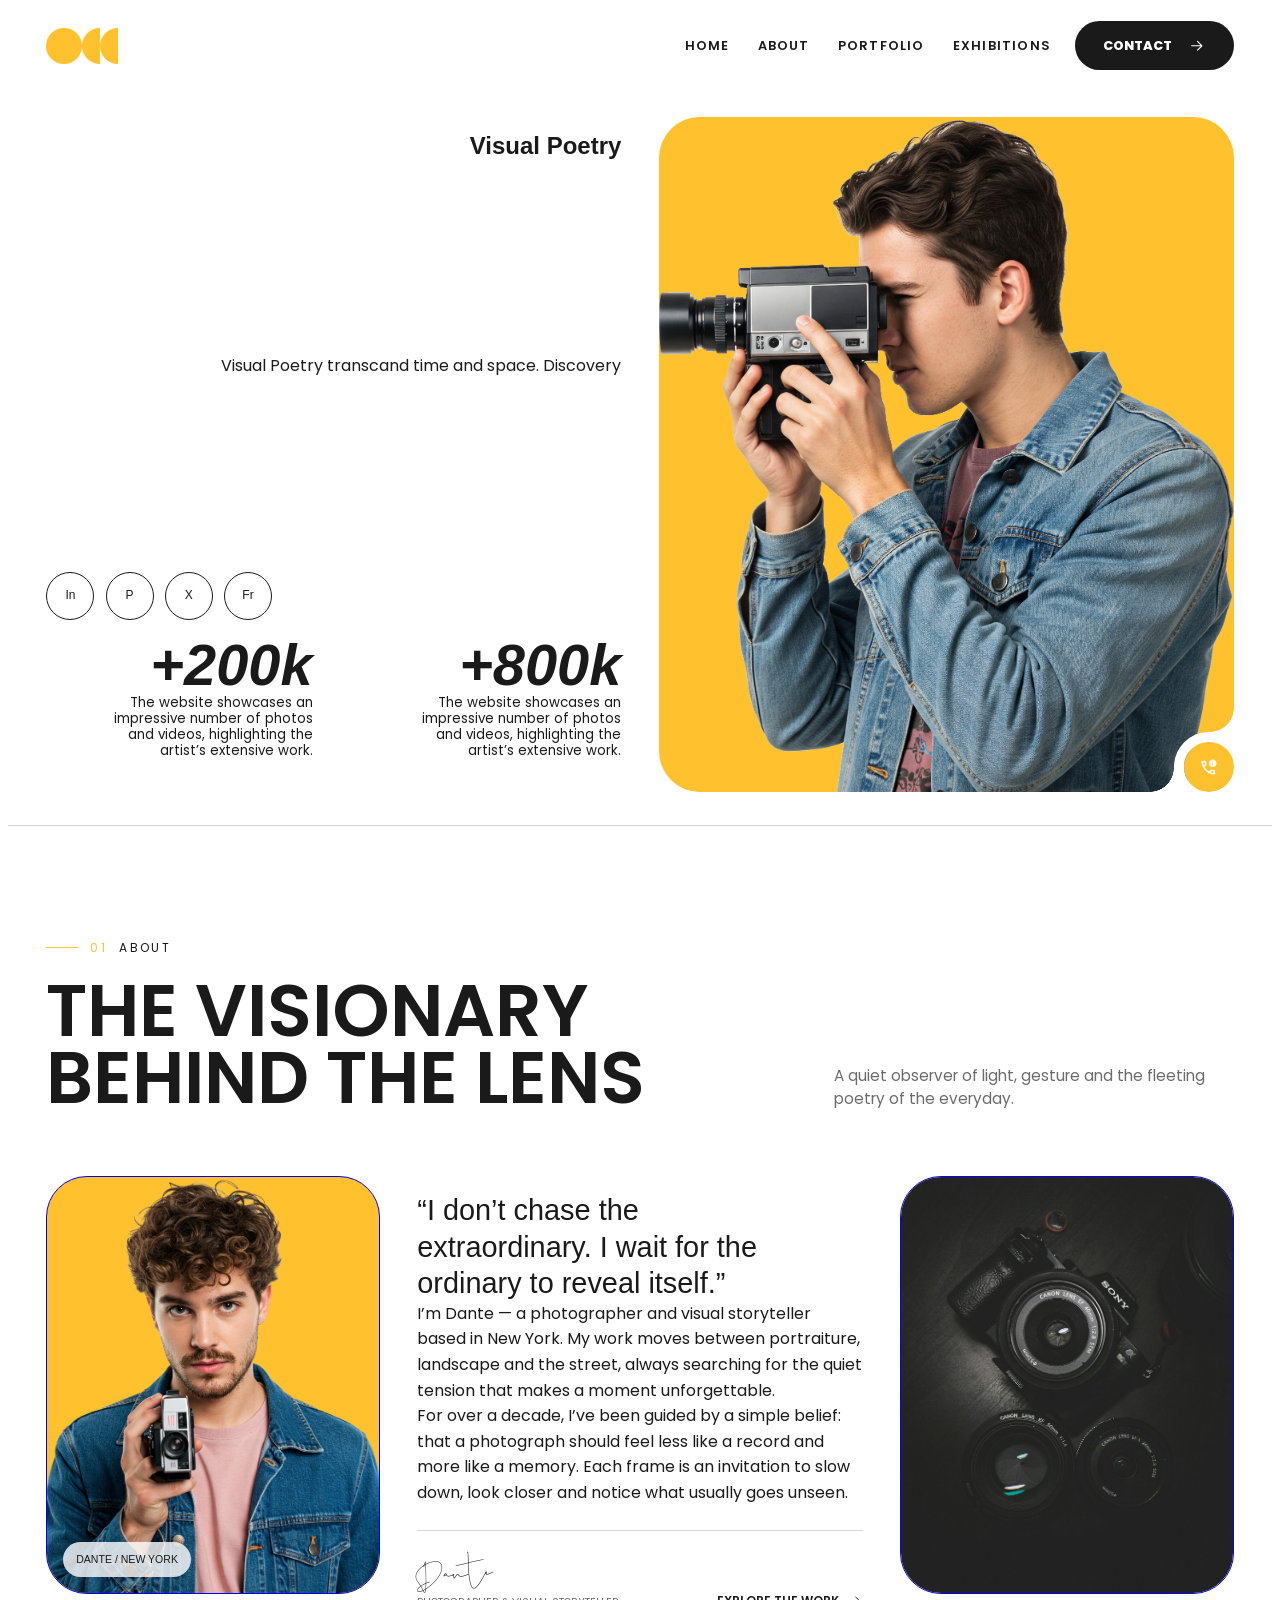
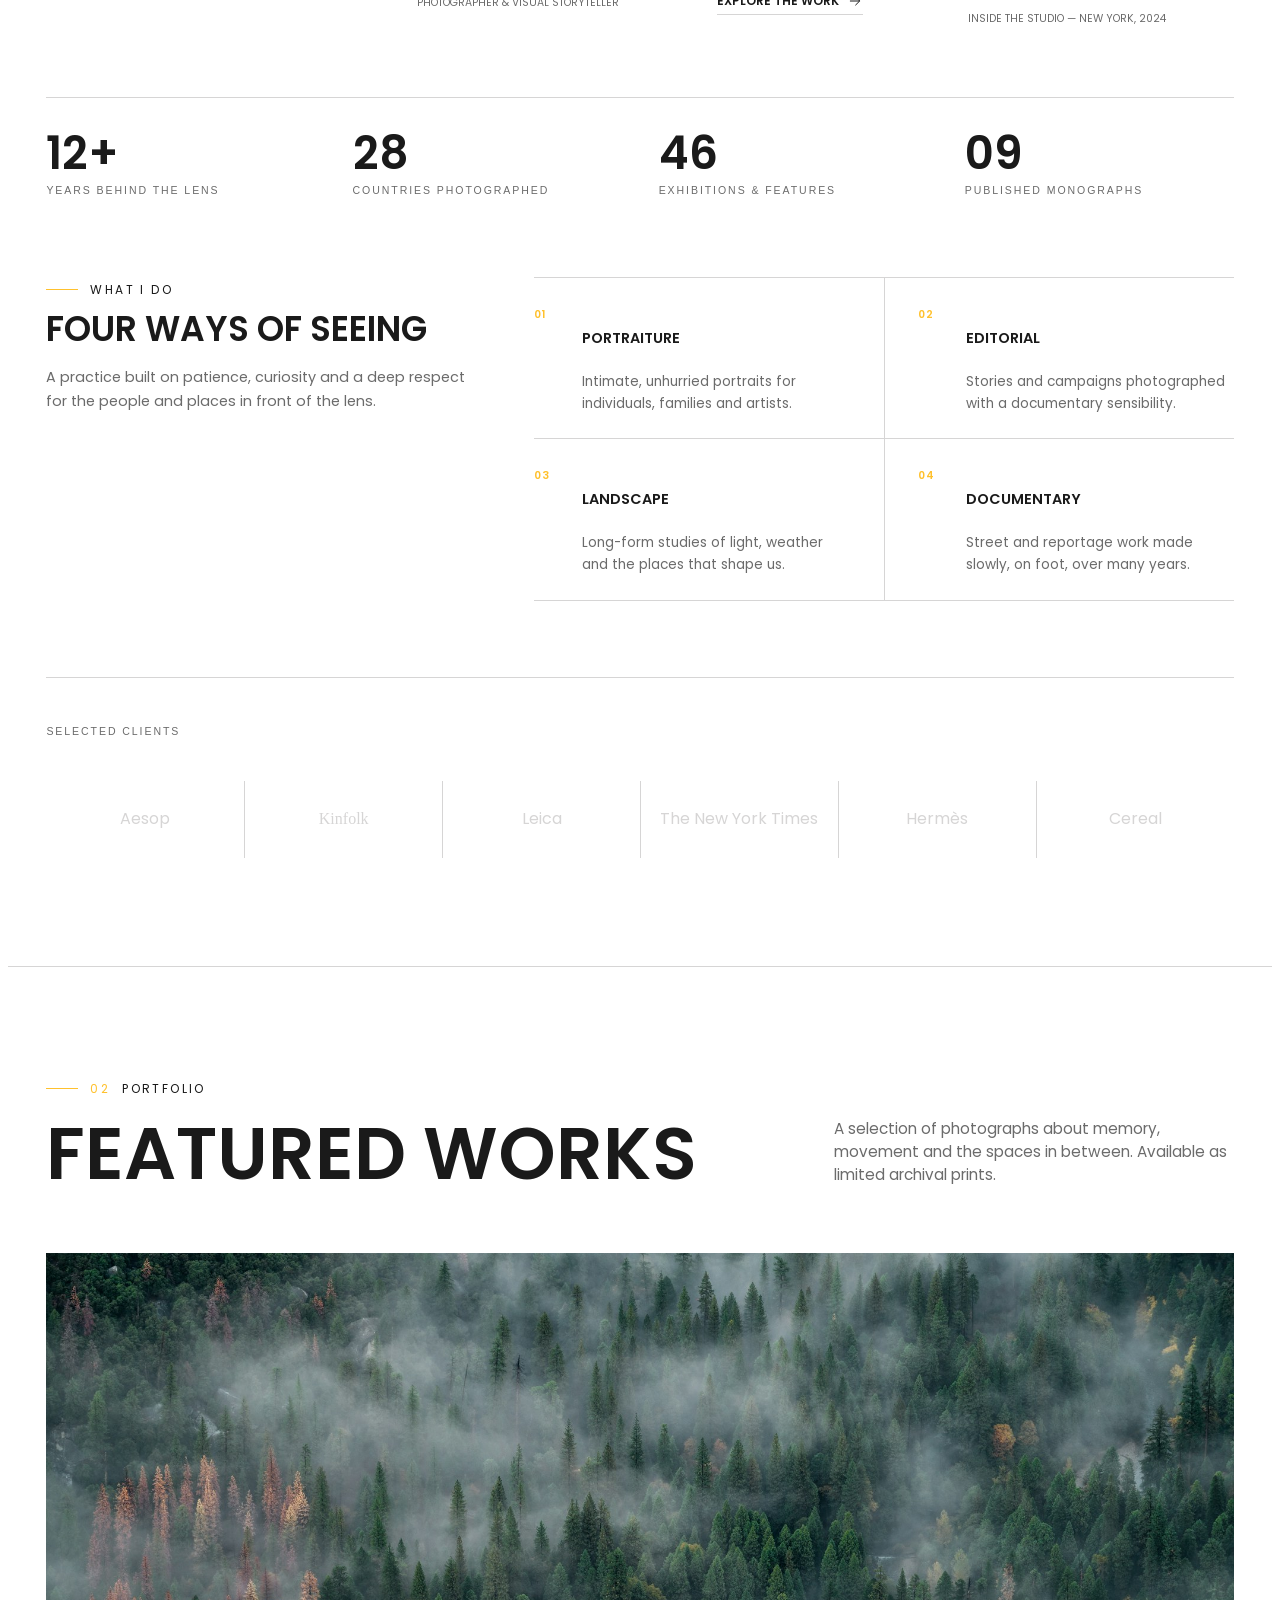
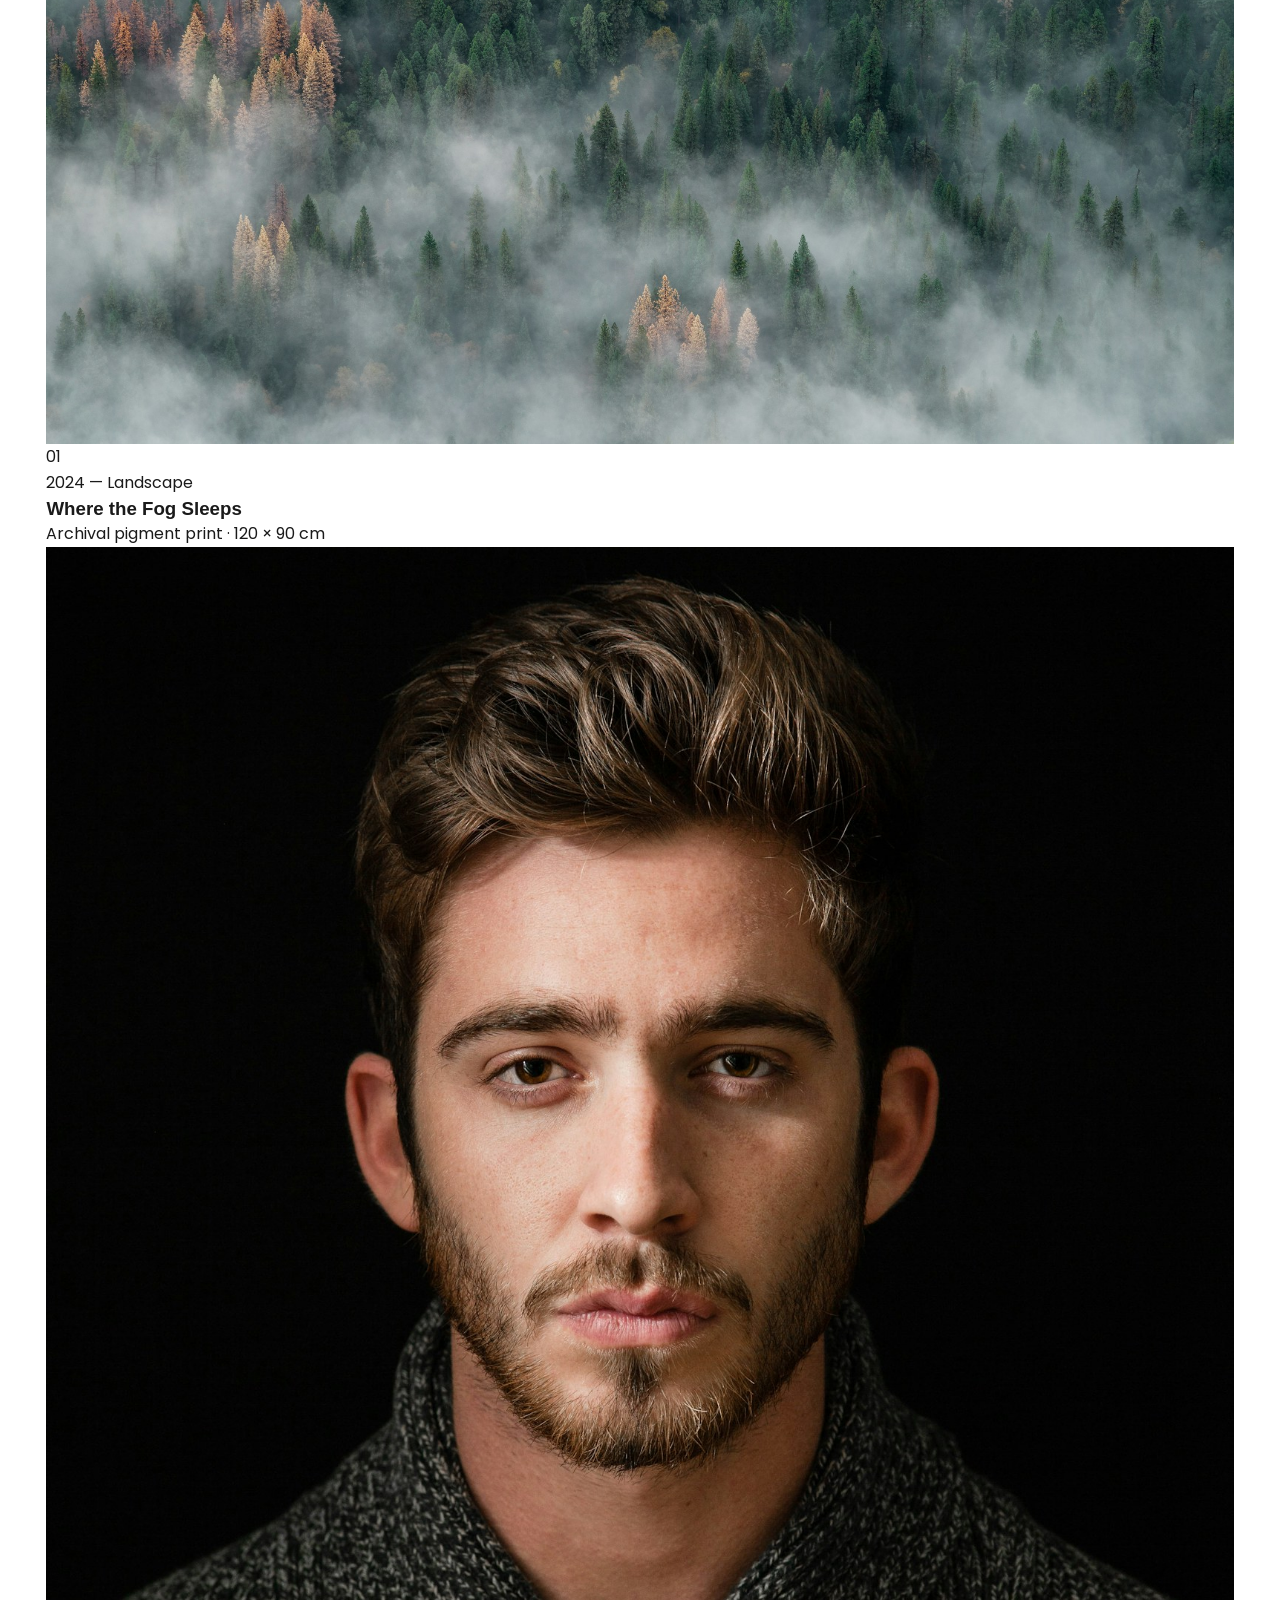
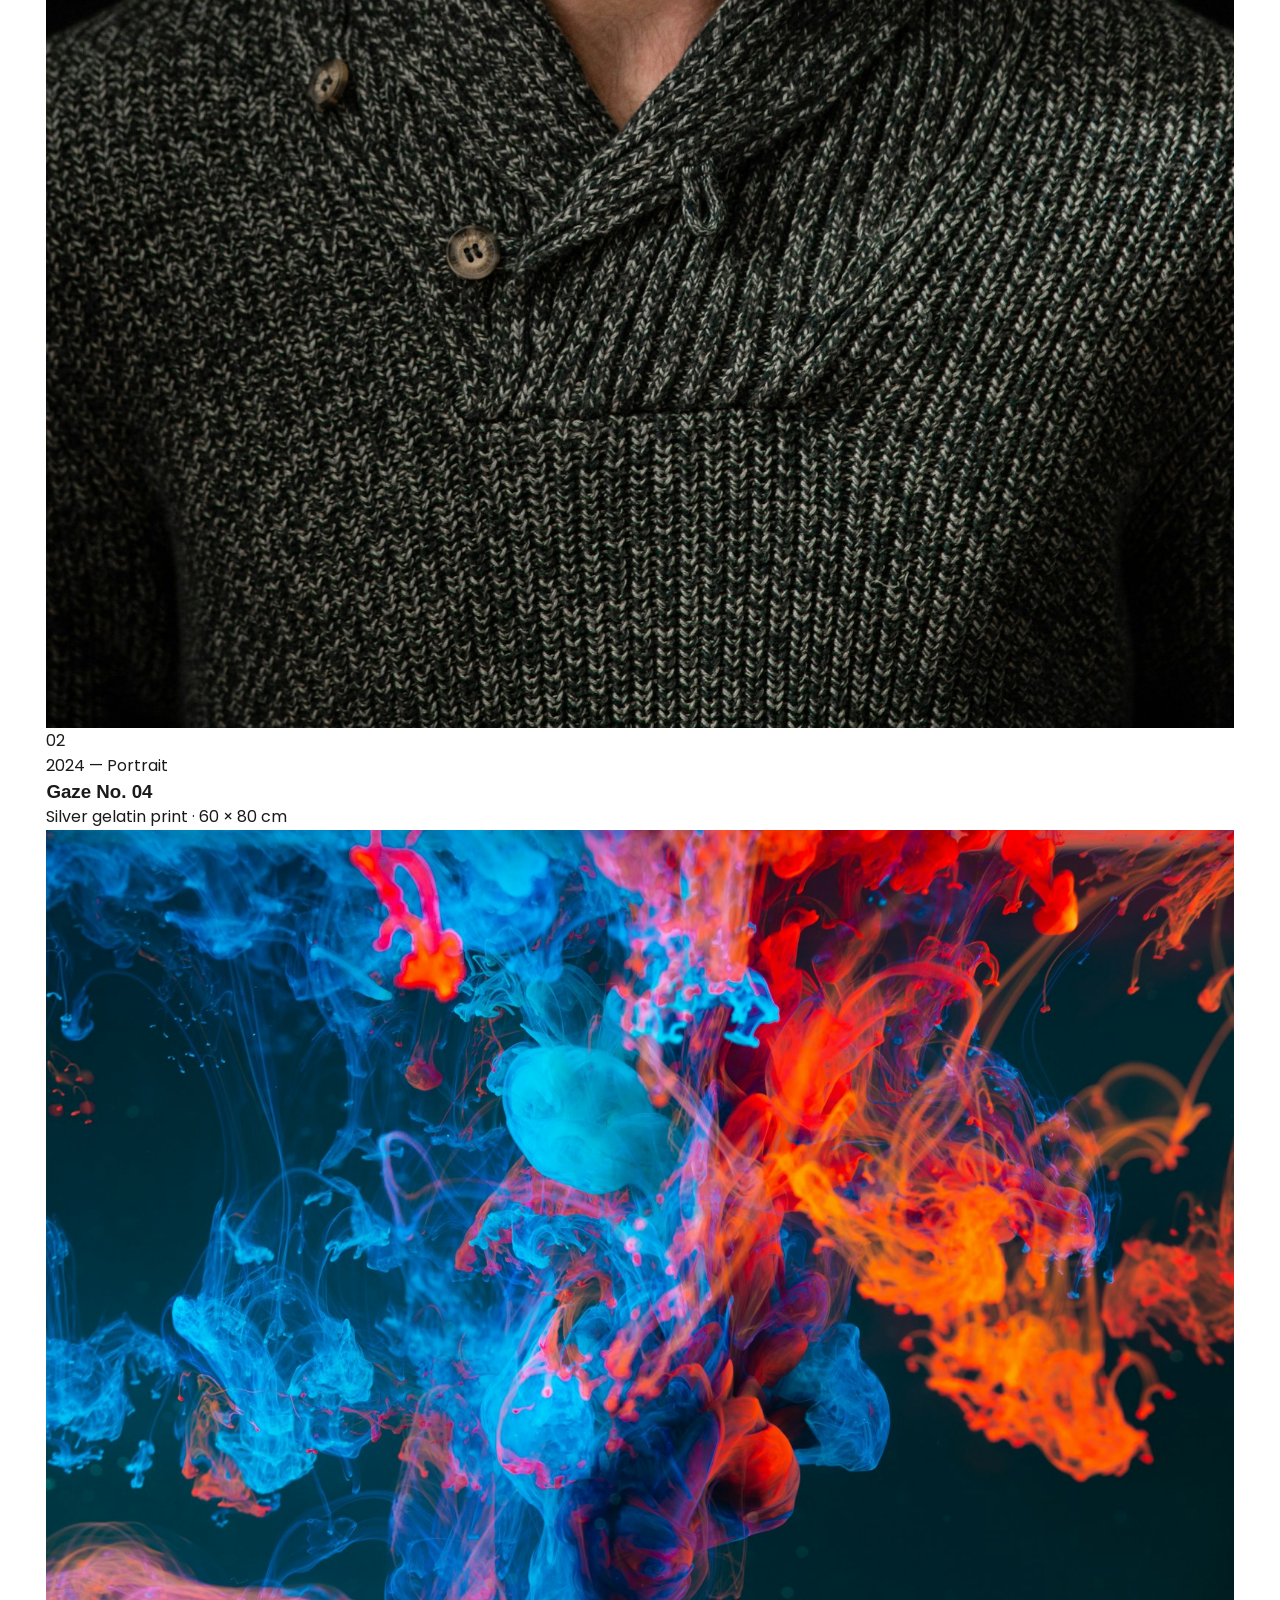
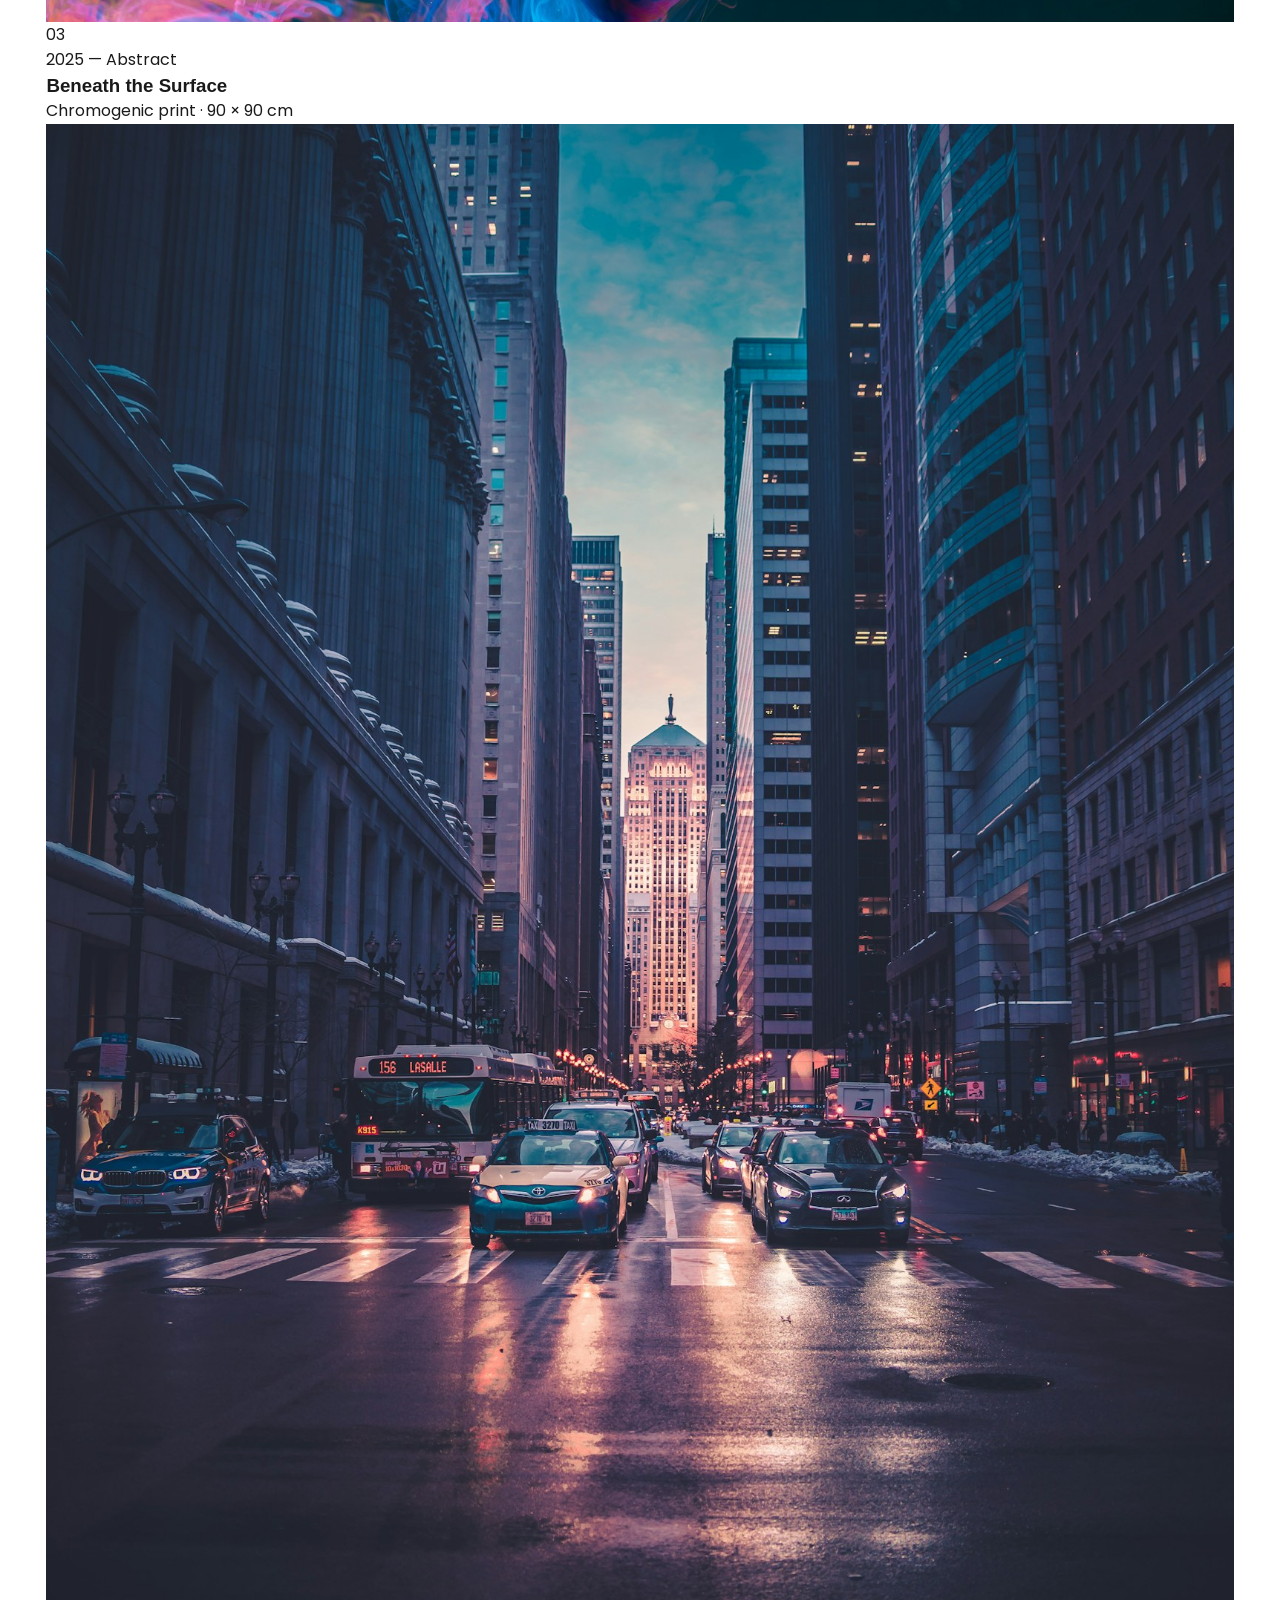
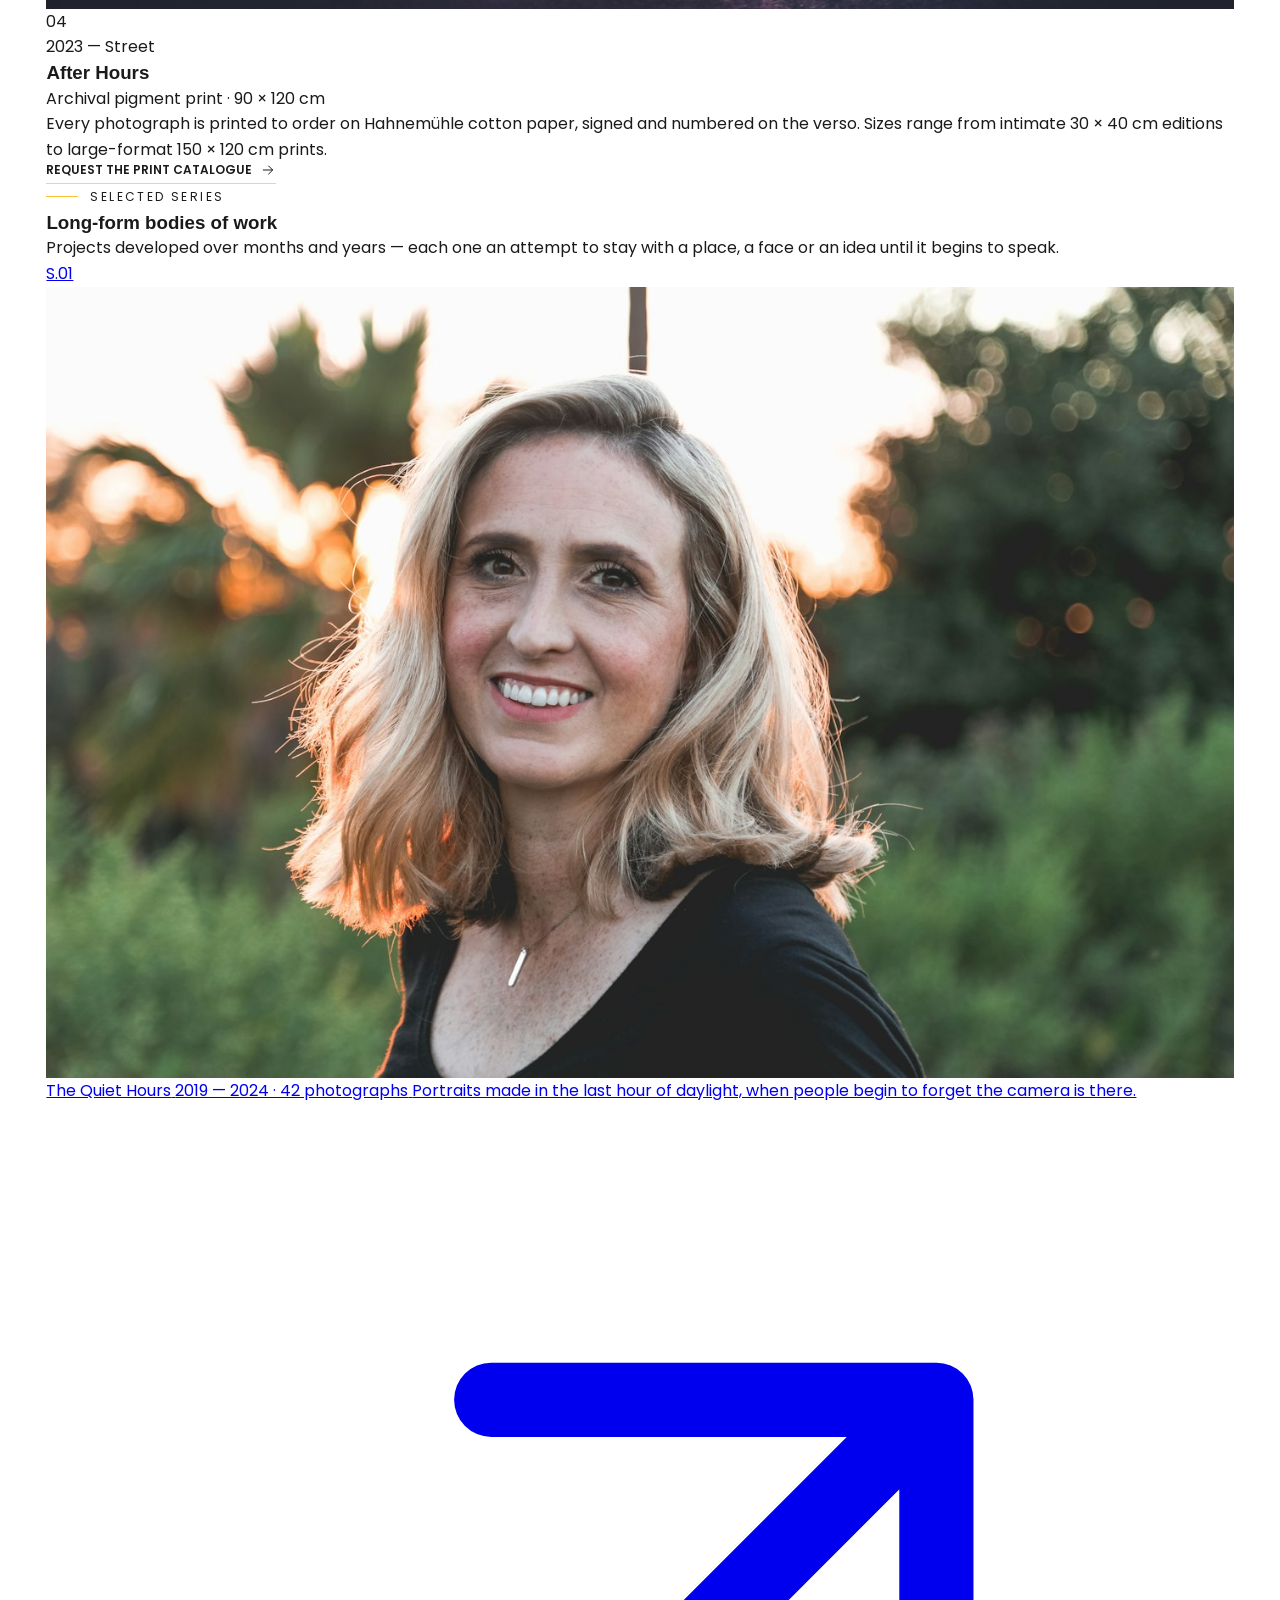
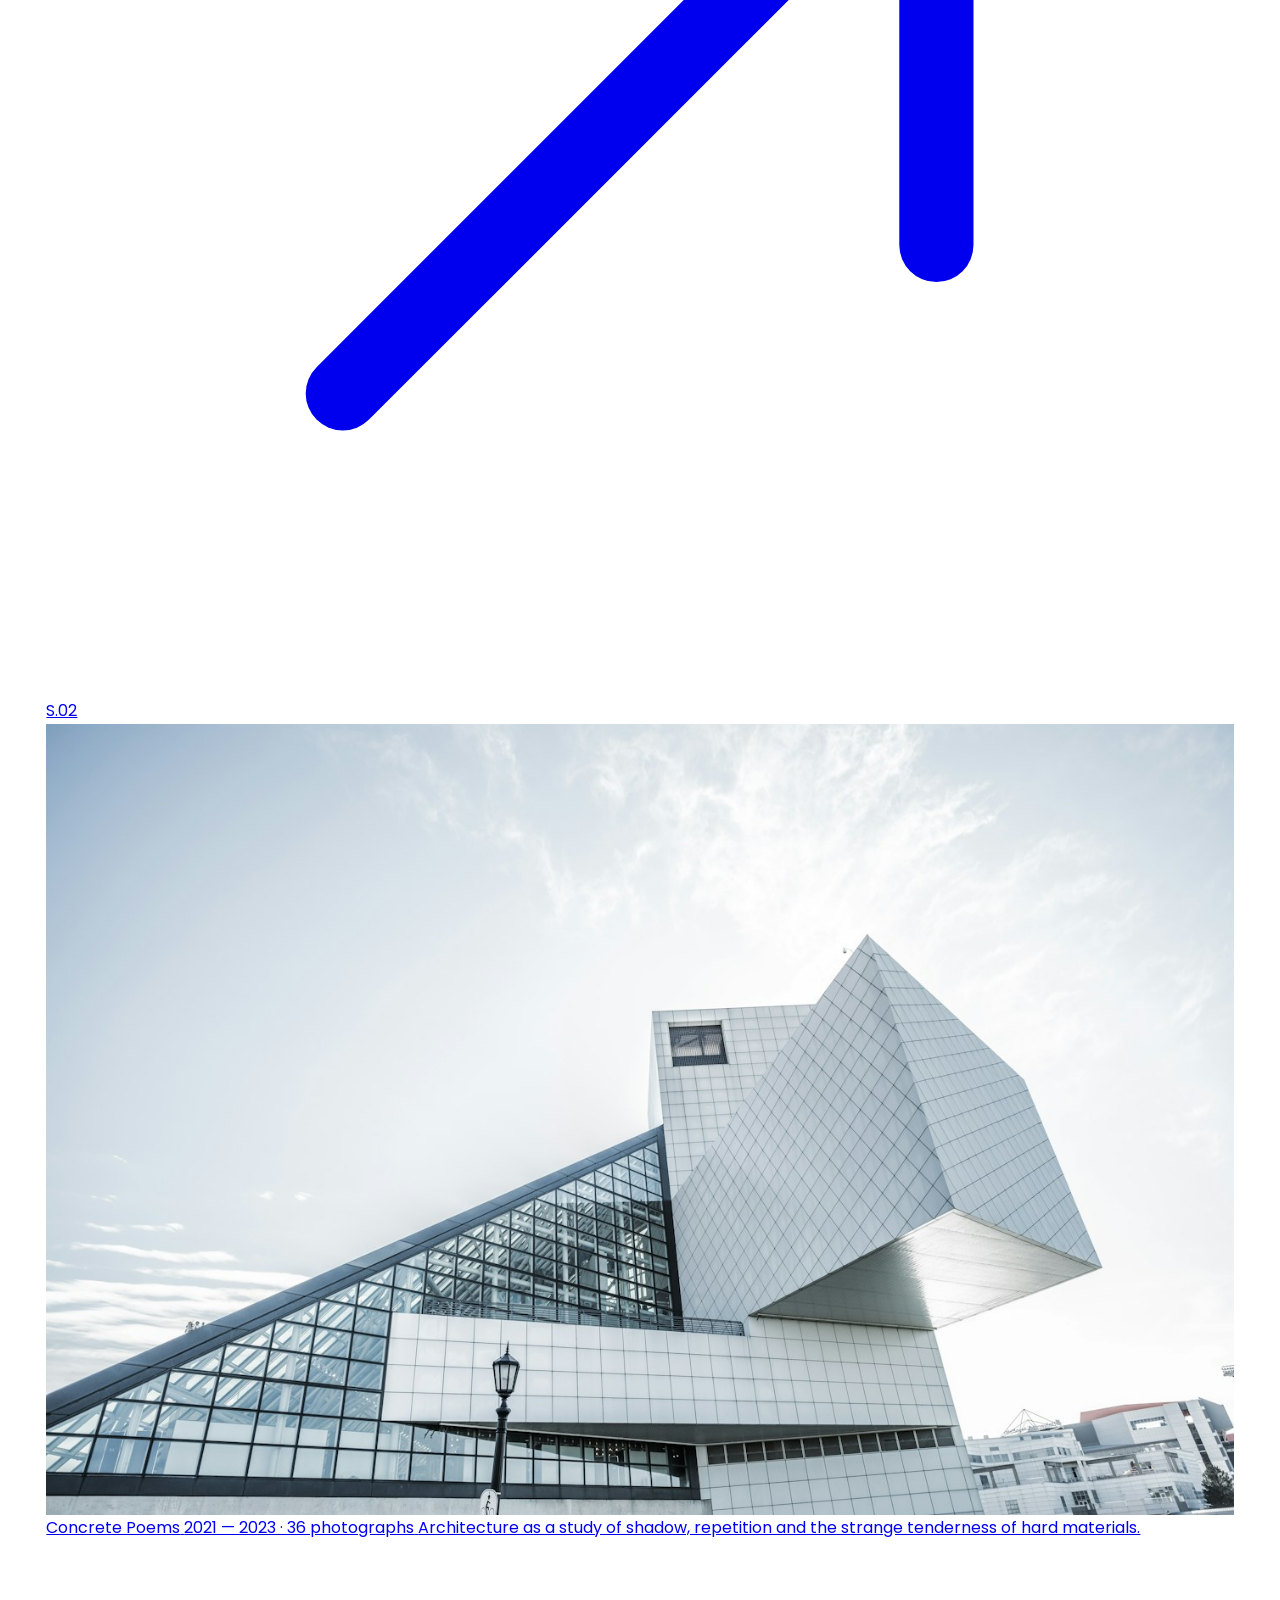
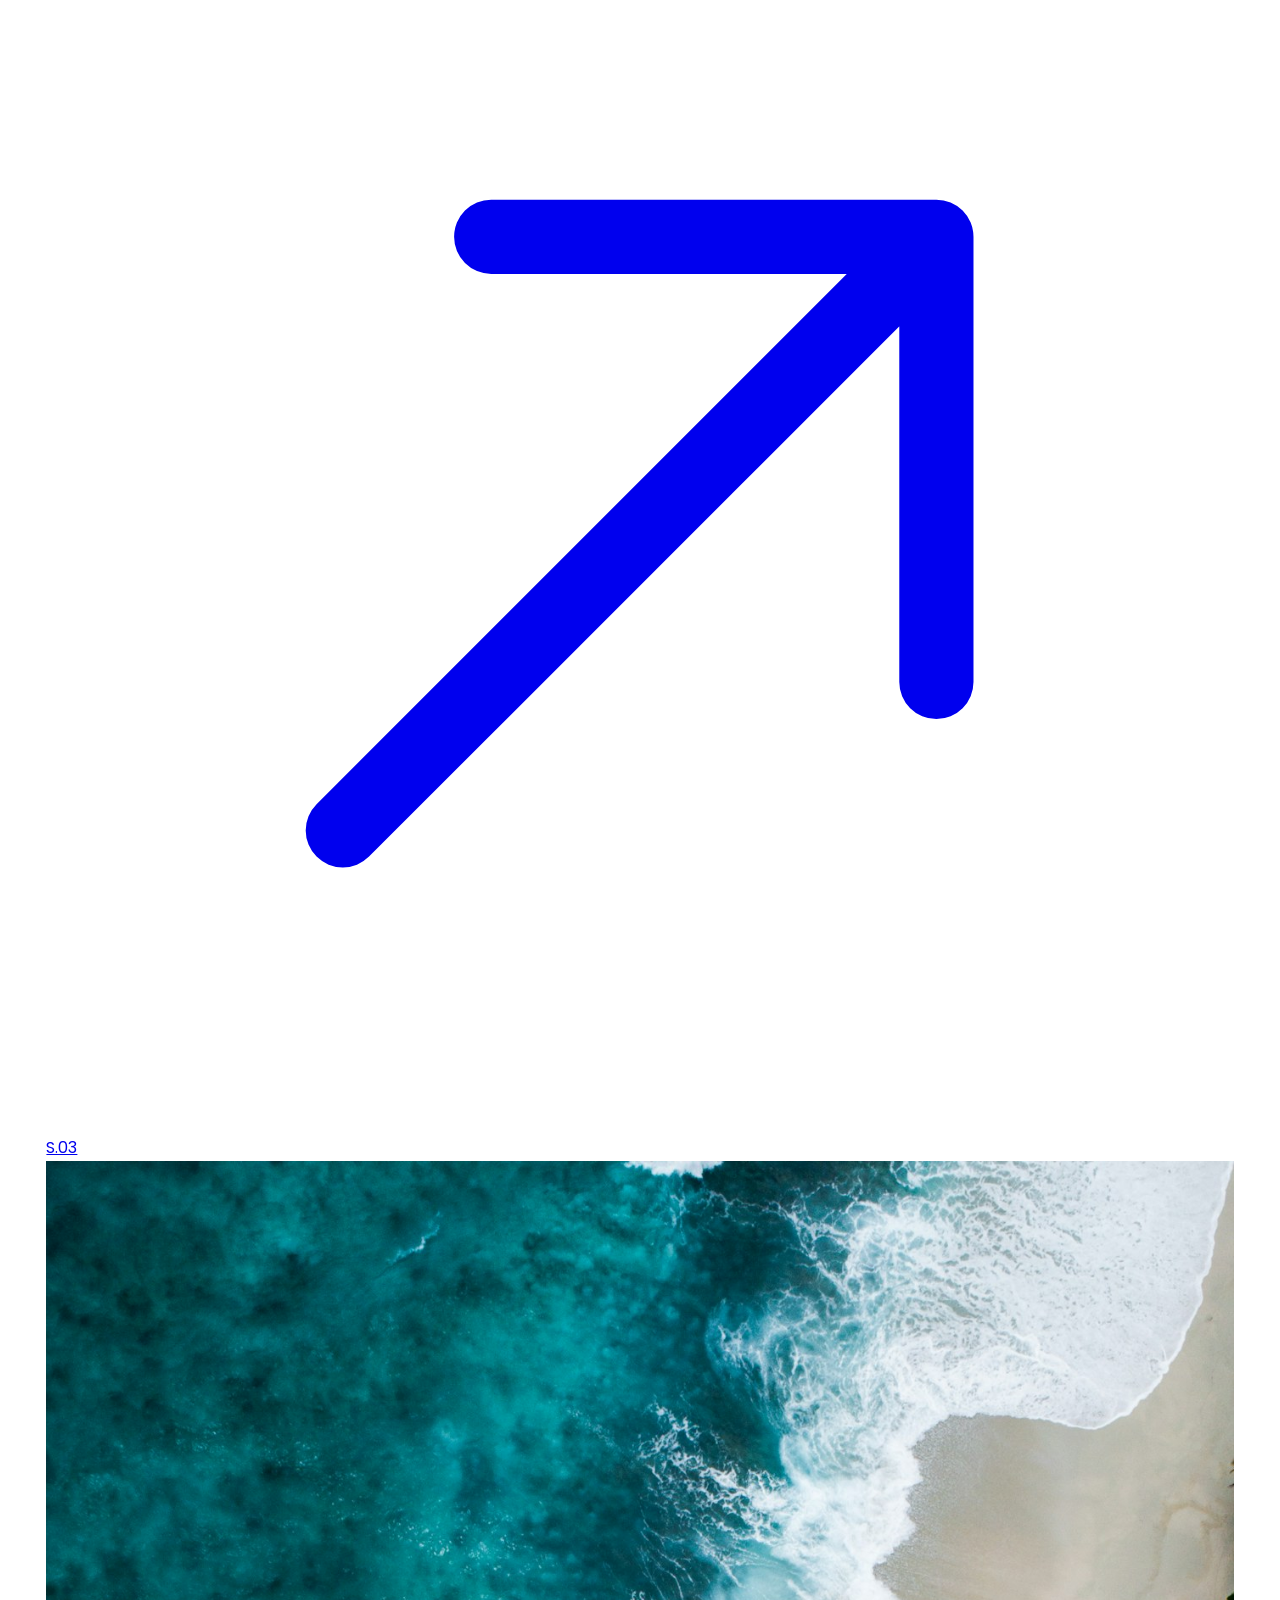
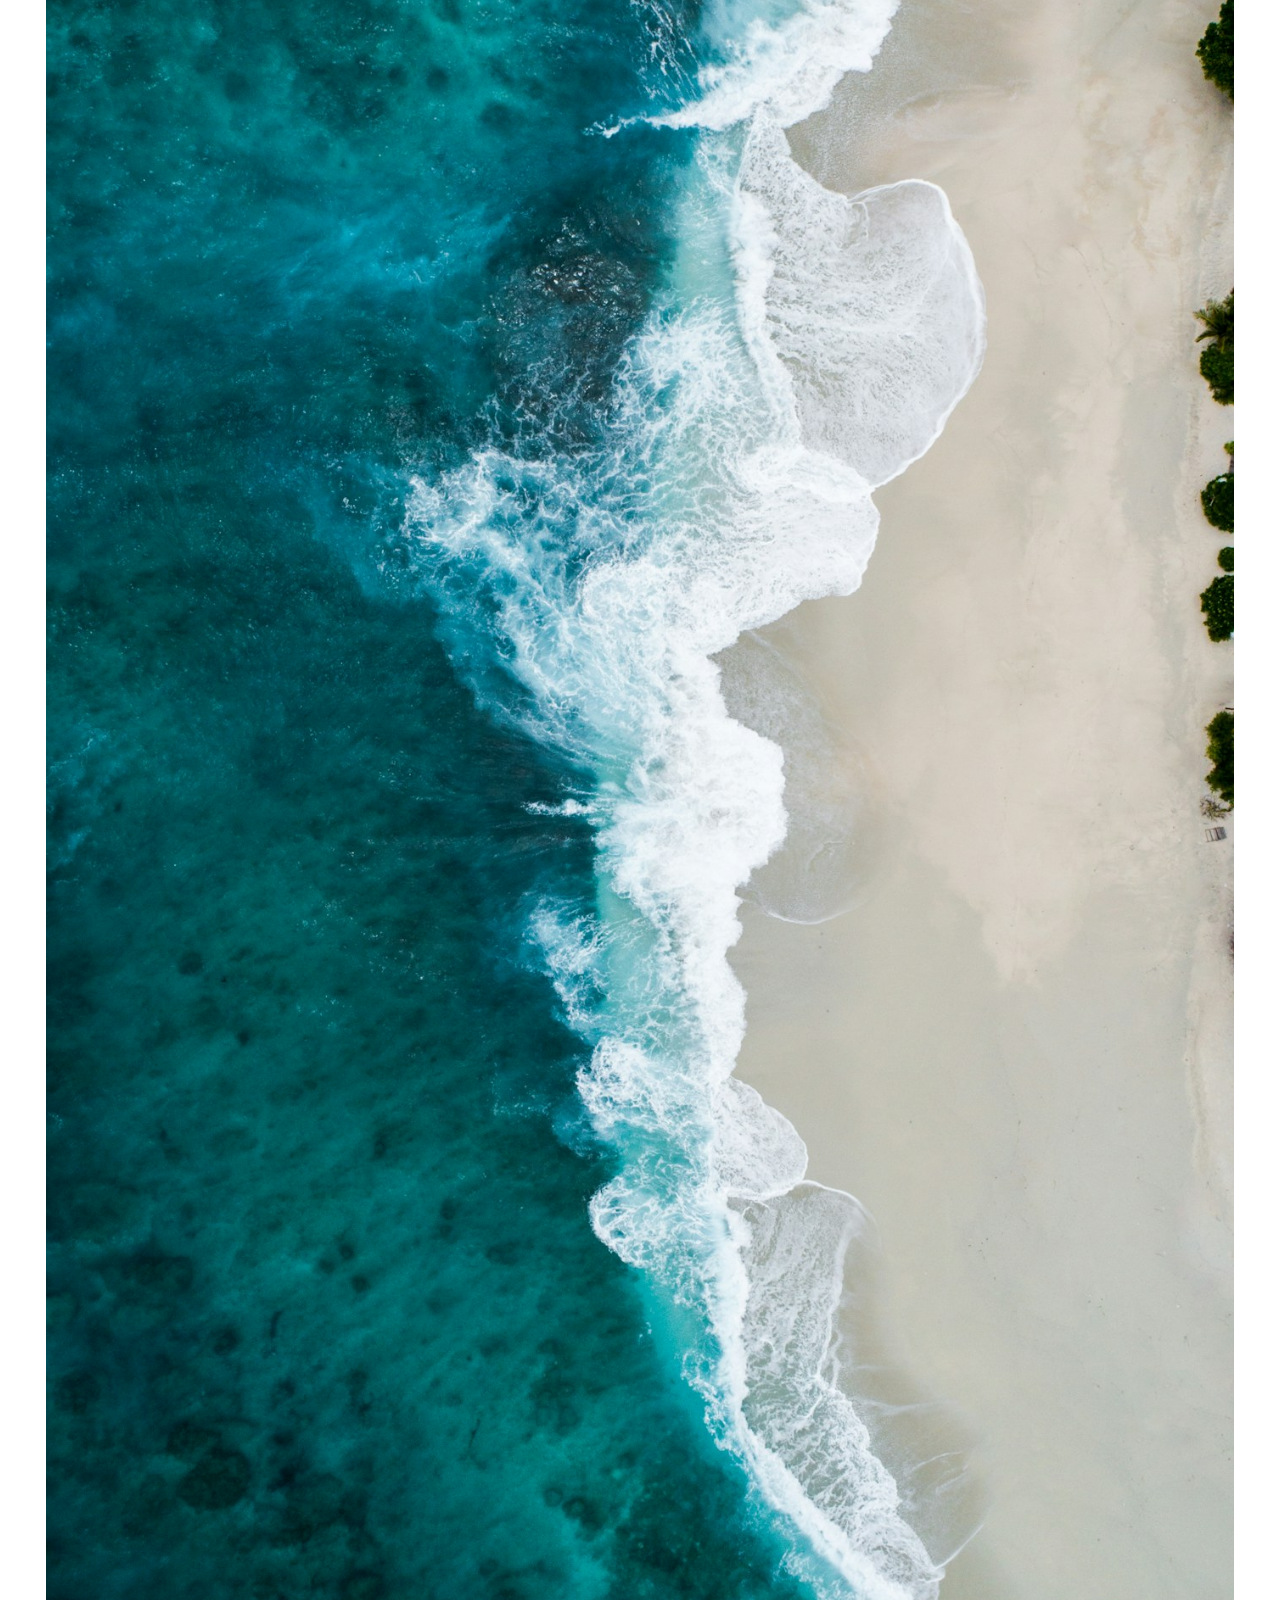
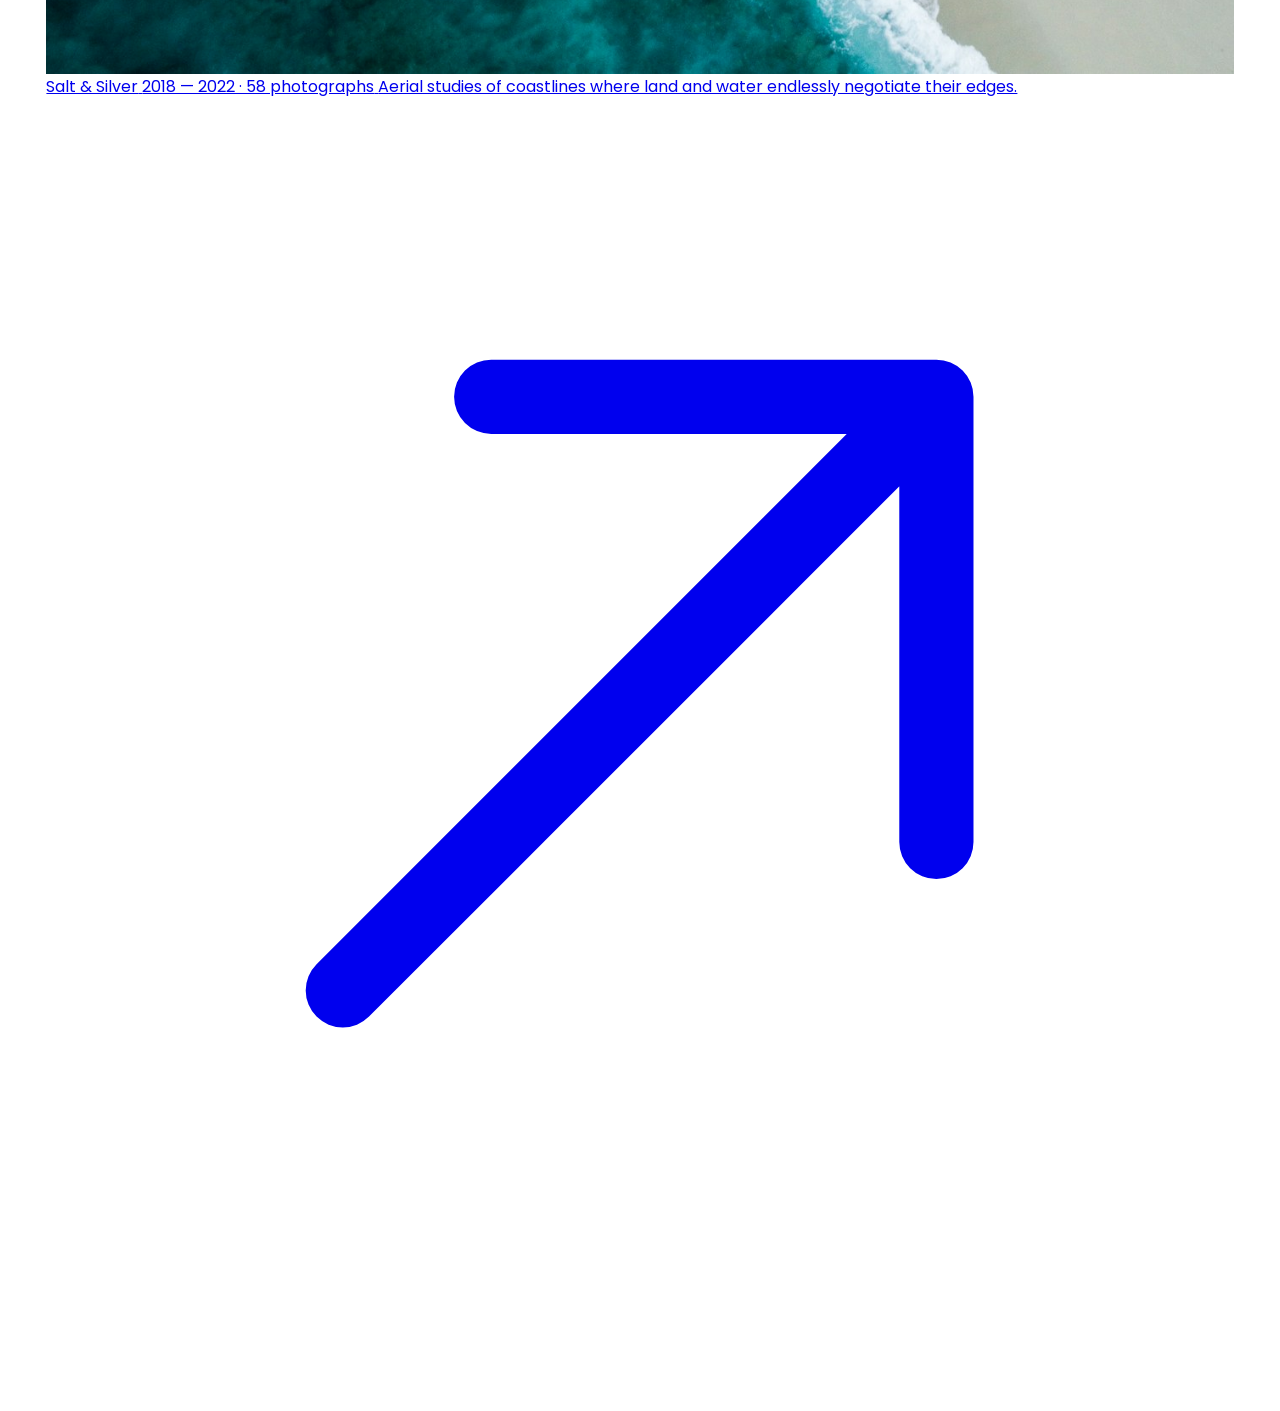
==== commit adbaa63b: "Subo practica de ghoy de css y html" ====
--- a/VISUAL POETRY (2)/VISUAL POETRY (2)/VISUAL POETRY/index.html
+++ b/VISUAL POETRY (2)/VISUAL POETRY (2)/VISUAL POETRY/index.html
@@ -210,6 +210,125 @@
             </div>
         </section>
 
+        <section class="section portfolio" id="portfolio" aria-labelledby="portfolio-title">
+            <div class="container">
+                <header class="section-heading">
+                    <p class="eyebrow"><span>02</span> Portfolio</p>
+                    <h2 class="section-title" id="portfolio-title">Featured works</h2>
+                    <p class="section-note">A selection of photographs about memory, movement and the spaces in between. Available as limited archival prints.</p>
+                </header>
+
+                <div class="works">
+                    <figure class="work work--landscape" tabindex="0" aria-labelledby="work-1-title">
+                        <img src="img/portfolio/fog.jpg" alt="Misty forest with rows of pine trees fading into soft grey fog" width="2000" height="1334" loading="lazy" decoding="async">
+                        <span class="work__index" aria-hidden="true">01</span>
+                        <figcaption class="work__caption">
+                            <span class="work__year">2024 — Landscape</span>
+                            <h3 id="work-1-title">Where the Fog Sleeps</h3>
+                            <p>Archival pigment print · 120 × 90 cm</p>
+                        </figcaption>
+                    </figure>
+
+                    <figure class="work work--portrait" tabindex="0" aria-labelledby="work-2-title">
+                        <img src="img/portfolio/portrait.jpg" alt="Black and white studio portrait of a man looking directly at the camera" width="1600" height="2400" loading="lazy" decoding="async">
+                        <span class="work__index" aria-hidden="true">02</span>
+                        <figcaption class="work__caption">
+                            <span class="work__year">2024 — Portrait</span>
+                            <h3 id="work-2-title">Gaze No. 04</h3>
+                            <p>Silver gelatin print · 60 × 80 cm</p>
+                        </figcaption>
+                    </figure>
+
+                    <figure class="work work--texture" tabindex="0" aria-labelledby="work-3-title">
+                        <img src="img/portfolio/macro.jpg" alt="Macro photograph of blue and orange ink swirling through water" width="1600" height="1067" loading="lazy" decoding="async">
+                        <span class="work__index" aria-hidden="true">03</span>
+                        <figcaption class="work__caption">
+                            <span class="work__year">2025 — Abstract</span>
+                            <h3 id="work-3-title">Beneath the Surface</h3>
+                            <p>Chromogenic print · 90 × 90 cm</p>
+                        </figcaption>
+                    </figure>
+
+                    <figure class="work work--street" tabindex="0" aria-labelledby="work-4-title">
+                        <img src="img/portfolio/street.jpg" alt="Rain-slicked city street at dusk with cars, buses and glowing lights" width="1600" height="2001" loading="lazy" decoding="async">
+                        <span class="work__index" aria-hidden="true">04</span>
+                        <figcaption class="work__caption">
+                            <span class="work__year">2023 — Street</span>
+                            <h3 id="work-4-title">After Hours</h3>
+                            <p>Archival pigment print · 90 × 120 cm</p>
+                        </figcaption>
+                    </figure>
+                </div>
+
+                <div class="works__foot">
+                    <p>Every photograph is printed to order on Hahnemühle cotton paper, signed and numbered on the verso. Sizes range from intimate 30 × 40 cm editions to large-format 150 × 120 cm prints.</p>
+                    <a class="text-link" href="#contact">
+                        Request the print catalogue
+                        <svg viewBox="0 0 24 24" fill="none" aria-hidden="true"><path d="M5 12h14M13 6l6 6-6 6" stroke="currentColor" stroke-width="1.5" stroke-linecap="round" stroke-linejoin="round"/></svg>
+                    </a>
+                </div>
+     <!-- ---------------------------------------------------- FIN DE LA GALERÍA ------ -->
+                <div class="series">
+                    <header class="series__heading">
+                        <p class="eyebrow">Selected series</p>
+                        <h3>Long-form bodies of work</h3>
+                        <p>Projects developed over months and years — each one an attempt to stay with a place, a face or an idea until it begins to speak.</p>
+                    </header>
+
+                    <ol class="series-list">
+                        <li class="series-item">
+                            <a class="series-item__link" href="#contact">
+                                <span class="series-item__index">S.01</span>
+                                <span class="series-item__thumb">
+                                    <img src="img/portfolio/series-quiet.jpg" alt="Portrait of a woman in warm evening light" width="1400" height="933" loading="lazy" decoding="async">
+                                </span>
+                                <span class="series-item__body">
+                                    <span class="series-item__title">The Quiet Hours</span>
+                                    <span class="series-item__meta">2019 — 2024 · 42 photographs</span>
+                                    <span class="series-item__desc">Portraits made in the last hour of daylight, when people begin to forget the camera is there.</span>
+                                </span>
+                                <span class="series-item__arrow" aria-hidden="true">
+                                    <svg viewBox="0 0 24 24" fill="none"><path d="M6 18 18 6M9 6h9v9" stroke="currentColor" stroke-width="1.5" stroke-linecap="round" stroke-linejoin="round"/></svg>
+                                </span>
+                            </a>
+                        </li>
+                        <li class="series-item">
+                            <a class="series-item__link" href="#contact">
+                                <span class="series-item__index">S.02</span>
+                                <span class="series-item__thumb">
+                                    <img src="img/portfolio/series-concrete.jpg" alt="Modern concrete building against a pale sky" width="1400" height="933" loading="lazy" decoding="async">
+                                </span>
+                                <span class="series-item__body">
+                                    <span class="series-item__title">Concrete Poems</span>
+                                    <span class="series-item__meta">2021 — 2023 · 36 photographs</span>
+                                    <span class="series-item__desc">Architecture as a study of shadow, repetition and the strange tenderness of hard materials.</span>
+                                </span>
+                                <span class="series-item__arrow" aria-hidden="true">
+                                    <svg viewBox="0 0 24 24" fill="none"><path d="M6 18 18 6M9 6h9v9" stroke="currentColor" stroke-width="1.5" stroke-linecap="round" stroke-linejoin="round"/></svg>
+                                </span>
+                            </a>
+                        </li>
+                        <li class="series-item">
+                            <a class="series-item__link" href="#contact">
+                                <span class="series-item__index">S.03</span>
+                                <span class="series-item__thumb">
+                                    <img src="img/portfolio/series-salt.jpg" alt="Aerial view of turquoise water meeting pale sand" width="1400" height="2333" loading="lazy" decoding="async">
+                                </span>
+                                <span class="series-item__body">
+                                    <span class="series-item__title">Salt &amp; Silver</span>
+                                    <span class="series-item__meta">2018 — 2022 · 58 photographs</span>
+                                    <span class="series-item__desc">Aerial studies of coastlines where land and water endlessly negotiate their edges.</span>
+                                </span>
+                                <span class="series-item__arrow" aria-hidden="true">
+                                    <svg viewBox="0 0 24 24" fill="none"><path d="M6 18 18 6M9 6h9v9" stroke="currentColor" stroke-width="1.5" stroke-linecap="round" stroke-linejoin="round"/></svg>
+                                </span>
+                            </a>
+                        </li>
+                    </ol>
+                </div>
+            </div>
+        </section>
+
 </main>
 
 </body>
--- a/VISUAL POETRY (2)/VISUAL POETRY (2)/VISUAL POETRY/style.css
+++ b/VISUAL POETRY (2)/VISUAL POETRY (2)/VISUAL POETRY/style.css
@@ -63,10 +63,9 @@
     --mustard: #ffc12d;
     --paper: #f7f4ed;
     --muted: #6b6b6b;
-    --line: rgb(180, 178, 178);
+    --line: rgb(214, 213, 213);
     --font-display: "Poppins", "Helvetica", sans-serif;
-    --radius: clamp( 2rem, 2.367rem + 1.111vh, 3rem);
-
+    --radius: clamp(2rem, 1.667rem + 1.111vw, 3rem);
     --container: 1840px;
     --gutter: clamp(1.25rem, 3vw, 2.5rem);
     --section-space: clamp(5rem, 8.5vw, 9.5rem);
@@ -218,13 +217,48 @@
 }
 
 
-.text-link{
-    display:flex;
+
+/*social media*/
+
+.social-list {
+
+    display: flex;
+    align-items:center;
+    gap: .7rem;
+    margin-bottom: clamp(1.5rem, 1.167rem + 1.111vw, 2.5rem);
+
+    a {
+        display: flex;
+        align-items:center;
+        justify-content: center;
+        width: clamp(2.75rem, 2.6rem + 0.5vw, 3.2rem);
+        height: clamp(2.75rem, 2.6rem + 0.5vw, 3.2rem);
+        border-radius: 50%;
+        
+        border: 1px solid var(--front-color);
+        text-decoration: none;
+        font-size: .75rem;
+        font-weight: 500;
+        color: var(--front-color);
+
+        transition: background .3s ease, color .3s ease, transform .2s ease-in-out;
+
+        &:hover {
+            background: var(--front-color);
+            color: var(--back-color);
+            transform: translateY(-2px);
+        }
+        
+    }
+}
+
+.text-link {
+    display: flex;
     align-items: center;
     gap: .5rem;
     color: var(--front-color);
     text-decoration: none;
-    width: fit-content; /*Se ajusta al contenido*/
+    width: fit-content; /* se ajusta al ancho de su contenido */
     font-weight: 600;
     line-height: 1.2;
     padding-bottom: .3rem;
@@ -234,22 +268,23 @@
     transition: color .3s ease, border-color .3s ease;
 
 
-    svg{
-        width:1rem;
+    svg {
+        width: 1rem;
         height: 1rem;
         transition: transform .3s ease;
     }
 
-    &:hover{
+    &:hover {
         color: var(--muted);
         border-color: var(--mustard);
-        
-        svg{
+
+        svg {
             transform: translateX(5px);
         }
     }
 }
 
+ 
 
 /*---------------------------- HEADER ----------------*/
 
@@ -276,8 +311,7 @@
             flex-shrink: 0;
             /*evitamos que se contraiga el logo */
             color: var(--mustard);
-
-            /*Dejamos el logo en su sitio cuando se despliega el menú hamburguesa*/
+            /* dejamos el logo en su sitio cuando se despliegue el menú hamburguesa */
             position: relative;
             z-index: 9;
 
@@ -307,7 +341,7 @@
     flex-shrink: 0;
     width: 48px;
     height: 48px;
-    border: none;
+    border: 0;
     padding: 0;
     background: transparent;
     cursor: pointer;
@@ -369,11 +403,13 @@
 /* Menu Open */
 
 body.menu-open {
-     /*Bloqueamos el scroll de la pagina de fondo mientras está activo el menu hamburguesa*/
-
-     overflow: hidden;
-
-     /*Hacmos lA x con el menu de ha,mburguesa para cerrar */
+
+    /* bloqueamos el scroll de la página de fondo
+       mientras está activo el menú hamburguesa */
+    
+    overflow: hidden;
+
+    /* Hacemos la X con el menú hamburguesa, para cerrar el menú */
     .menu-toggle span {
         &:nth-child(1) {
             top: 20px;
@@ -394,39 +430,16 @@
     }
 
     .primary-nav {
-       /*Partimos de que el menu no se ve y está fuera de la pantalla*/
-       opacity: 1;
-       visibility: visible;
-       /*Reactivamos la capacidad de hacer click*/
-       pointer-events: auto;
-       /*Devolver el menu a su posición original*/
-       transform: translateX(0);
-       transition: opacity .4s ease, transform .7s ease-in-out;
-
-       /*Cada parte del menu aparecerá con un delay diferente*/
-       .primary-nav__list{
+        /* partimos de que el menú no se ve y está fuera de la pantalla */
         opacity: 1;
+        visibility: visible;
+        /* Reactivamos la capacidad de hacer clic */
+        pointer-events: auto;
+        /* Devolver el menú a su posición original */
         transform: translateX(0);
-        transition-delay: 120ms;
-       }
-
-       .primary-nav__cta{
-        opacity: 1;
-        transform: translateX(0);
-        transition-delay: 200ms;
-
-        margin-top: 2rem;
-       }
-
-       .primary-nav__meta{
-        opacity: 1;
-        transform: translateX(0);
-        transition-delay: 280ms;
-
-        margin-top: auto;
-
-
-       }
+        transition: opacity .4s ease, transform .4s ease-in-out;
+
+        
     }
 }
 
@@ -518,8 +531,8 @@
         /* el botón nunca debe encojerse */
     }
 
-    .primary-nav__meta{
-        display: none; /*Para que no ocupe espacio*/
+    .primary-nav__meta {
+        display: none; /* para que no ocupe espacio */
     }
 
 
@@ -595,501 +608,491 @@
             }
 
            .nav-link {
-    overflow: visible;
-    font-size: clamp(2rem, 1.333rem + 2.222vw, 4rem);
-    font-weight: 600;
-
-    transition: color .3s ease, transform .3s ease-in-out;
-
-    &::before,
-    &::after {
-        display: none;
-    }
-
-    span {
-        transform: none !important;
-        transition: none;
-    }
-
-    &:hover,
-    &:focus-visible,
-    &:active {
-        color: var(--mustard);
-        transform: translateX(.2rem);
-    }
-
-    &:hover span,
-    &:focus-visible span,
-    &:active span {
-        transform: none !important;
-    }
-}
-
-
+                overflow: visible;
+                font-size: clamp(2rem, 1.333rem + 2.222vw, 4rem);
+                font-weight: 600;
+
+                transition: color .3s ease, transform .3s ease-in-out;
+
+                &::before,
+                &::after {
+                    display: none;
+                }
+
+                span {
+                    transform: none !important;
+                    transition: none;
+                }
+
+                &:hover,
+                &:focus-visible,
+                &:active {
+                    color: var(--mustard);
+                    transform: translateX(.2rem);
+                }
+
+                &:hover span,
+                &:focus-visible span,
+                &:active span {
+                    transform: none !important;
+                }
+            }
    
         }
+
+
     
         .primary-nav__cta {
-             /*Hacemos que el botón ocupe todo el ancho de la pantalla*/
-        align-self: stretch;
-        margin-top:2rem;
-                
+                /* hacemos que el botón ocupe todo el ancho de la pantalla */
+            align-self: stretch; 
+            margin-top: 2rem;
         }
 
         .primary-nav__meta {
-                display: flex;
-                text-transform: uppercase;
-                color: var(--muted);
-                margin-top: auto;
-        }
-
-    }
-
-}
-
-/*------------------------- Hero Section --------------*/
+            display: flex;
+            text-transform: uppercase;
+            color: var(--muted);
+            margin-top: auto;
+        }
+
+    }
+
+}
+
+/*------------------------- HERO SECTION  --------------*/
 
 .hero {
-    padding-block: clamp(1.25rem, 0.75rem + 1.667vw, 2.75rem);
-
-    .hero__grid{
+     
+    padding-block:clamp(1.25rem, 0.75rem + 1.667vw, 2.75rem);
+
+    .hero__grid {
+        
         display: grid;
-        /*Encoje hasta 0 pero seimpre reparte el mismo espacio*/
-        grid-template-columns: repeat(2, minmax(0, 1fr));
+        /* Encogete hasta 0 pero siempre reparte el mismo espacio para los dos items */
+        grid-template-columns: repeat(2, minmax(0, 1fr)); 
         gap: clamp(1.5rem, 1rem + 1.667vw, 3rem);
         align-items: stretch;
 
-        .hero__copy{
-          display: flex;
+        .hero__copy {
+            
+            display: flex;
             flex-direction: column;
             align-items: end;
             justify-content: space-between;
             gap: clamp(1.25rem, 0.833rem + 1.389vw, 2.5rem);
             min-width: 0;
-            padding-block: clamp(0.5rem, 0.167rem+ 1.111vw, 1);
-
-            .hero_title{
+            padding-block: clamp(0.5rem, 0.167rem + 1.111vw, 1.5rem);
+
+            .hero__title {
                 width: 100%;
                 color: var(--front-color);
                 font-family: var(--font-display);
                 font-weight: 600;
                 font-size: clamp(4.5rem, 1.333rem + 10.556vw, 14rem);
                 text-align: right;
-                line-height: .8;
+                line-height:.8;
                 margin-bottom: clamp(1.25rem, 1rem + 0.833vw, 2rem);
-
-                span{
+                span {
                     display: block;
-                }
-            }
-
-            .hero_lead{
-                /*Evitar que la línea se haga demasiado larga y también que no se desborde en resoluciones bajas*/
-                width: minmax(55%, 33rem); /*Calcula los 2 valores y se queda con el más pequeño*/
+                    
+                }
+            }
+
+            .hero__lead {
+                /* Evitar que la línea se haga demasiado larga y
+                   que no se desborde en resoluciones bajas */
+                width: minmax(56%, 33rem);  /* calcula los dos valores y se queda con el más pequeño */  
                 max-width: 33rem;
                 align-self: flex-end;
                 font-size: clamp(1rem, 0.833rem + 0.556vw, 1.5rem);
-                text-align: right;
+                text-align: right; 
                 font-weight: 400;
                 color: var(--front-color);
             }
 
-            .stats{
-              display: grid;
-              grid-template-columns: repeat(2, minmax(0, 1fr));
-              gap: clamp(1rem, 0rem + 3.333vw, 4rem);
-
-              .stat {
-                 display: flex;
-                 align-items: flex-end;
-                 flex-direction: column;
-                 text-align: right;
-
-                 dt{
-                    margin-bottom: clamp(0.75rem, 0.6rem + 0.5vw, 1.2rem);
-                    font-size: clamp(2.5rem, 1.833rem + 2.778vw, 4.5rem);
-                    font-style: italic;
-                    font-weight: 600;
-                 }
-
-                 dd{
-                    font-size: clamp(0.75rem, 0.7rem + 0.167vw, 0.9rem);
-                    line-height: 1.2;
-
-                 }
-
-              }
-
-            }
-
-        }
-
-        .hero__visual{
+            .stats {
+                display:grid;
+                grid-template-columns: repeat(2, minmax(0, 1fr));
+                gap: clamp(1rem, 0rem + 3.333vw, 4rem);
+
+                .stat {
+                    display: flex;
+                    flex-direction: column;
+                    align-items: flex-end;
+                    text-align: right;
+
+                    dt {
+                        margin-bottom: clamp(0.75rem, 0.6rem + 0.5vw, 1.2rem);
+                        font-size: clamp(2.5rem, 1.833rem + 2.222vw, 4.5rem);
+                        font-style: italic;
+                        font-weight: 600;
+                    }
+
+                    dd {
+                        font-size: clamp(0.75rem, 0.7rem + 0.167vw, 0.9rem);
+                        line-height: 1.2;
+                    }
+                }
+            }
+
+            
+        }
+
+        .hero__visual {
+            
             position: relative;
-            min-height: clamp(580px, 75svh,840px);
-
-            .hero__canvas{
-              position: absolute;
-              inset: 0;
-              overflow: hidden;
-              border-radius: var(--radius);
-              background: var(--mustard);
-
-              .hero_portrait{
+            min-height: clamp(580px, 75svh, 840px);
+
+            .hero__canvas {
                 position: absolute;
-                bottom: 0;
-                width: auto;
-                max-width: 90%;
-                height: 75%;
-                object-fit: contain;
-                object-position: center bottom;
-                left: 50%;
-                transform: translateX(-50%);
-              }
-            }
-
-            .hero__contact{
-                position: absolute;
-                bottom: 0;
-                right: 0;
-                z-index: 2;
-                width: 50px;
-                height: 50px;
-                border-radius: 999px;
-               
-                background-color: var(--mustard);
-                text-decoration: none;
-                color: var(--back-color);
-                display: flex;
-                align-items: center;
-                justify-content: center;
-
-                outline: 10px solid var(--back-color);
-
-                transition: width .5s ease-in-out, background-color .5s ease;
-
-                &::before{
-                 content: "";
-                 position: absolute;
-                 display: block;
-                 width: 34px;
-                 left: -34px;
-                 background: radial-gradient(circle 24px at top left, transparent 98%, var(--back-color));
-                 pointer-events: none;
-                 /*Ajustamos*/
-                 bottom: -8px;
-                 top: 26px;
-                }
-
-                &::after{
-                    content: "";
-                    position: absolute;
-                    display: block;
-                    width: 34px;
-                    top: -34px;
-                    right: -10px;
-                    bottom: 50px;
-                    background: radial-gradient(circle 24px at top left, transparent 98%, var(--back-color));
-                    pointer-events: none;
-
-                }
-
-                span{
-                   display: flex;
-                   align-items: center;
-                   justify-content: flex-start;
-                   gap: 1rem;
-                   overflow: hidden;
-                   white-space: nowrap;
-                   padding-inline: 16px;
-                   
-                   img{ /*icon telefono*/
-                     display: block;
-                     flex: 0 0 16px;
-                     width: 24px;
-                     height: 24px;
-                   }
-
-                   .hero__contact-text{
-                    flex: 0 0 auto;
-                    visibility: hidden;
-                    opacity: 0;
-
-                   }
-                }
-
-                &:hover,
-                   &:focus-visible{
-                    width: 200px;
-                    background-color: var(--front-color);
-
-                    span{
-                        justify-content: center;
-
-                        .hero__contact-text{
-                            opacity: 1;
-                            visibility: visible;
-                        }
-                    }
-                   }
-            }
-        }
-
-    }
-}
-
-/*Social Media*/
-
-.social-list{
+                inset: 0;
+                overflow: hidden;
+                border-radius: var(--radius);
+                background: var(--mustard);
+
+                .hero__portrait {
+                    position:absolute;
+                    bottom: 0;
+                    width: auto;
+                    max-width: 90%;
+                    height: 75%;
+                    object-fit: contain;
+                    object-position: center bottom;
+                    left: 50%;
+                    transform: translateX(-50%);
+
+                }
+            }
+
+           
+        }
+
+    }
+
+}
+
+
+ .hero__contact {
+    position: absolute;
+    bottom: 0;
+    right: 0;
+    z-index: 2;
+    width: 50px;
+    height: 50px;
+    border-radius: 999px;
+    
+    background-color: var(--mustard);
+    text-decoration: none;
+    color: var(--back-color);
+
     display: flex;
-    align-items: center;
-    gap: 0.7rem;
-    margin-bottom: clamp(1.5rem, 1.167rem + 1.111vw, 2.5rem);
-
-    a{
-        display: flex;
+    align-items:center;
+    justify-content: center;
+
+    outline: 10px solid var(--back-color);
+
+    transition: width .5s ease-in-out, background-color .5s ease;
+
+    &::before {
+       content: "";
+       position: absolute;
+       display: block;
+       width: 34px;
+       left: -34px;
+       background: radial-gradient(circle 24px at top left, transparent 98%, var(--back-color) );
+       pointer-events: none;
+       /* ajustamos */
+       bottom: -8px;
+       top: 26px;
+    }
+
+    &::after {
+        content: "";
+        position: absolute;
+        display: block;
+        width: 34px;
+        top: -34px;
+        right:  -10px;
+        bottom: 50px;
+        background: radial-gradient(circle 24px at top left, transparent 98%, var(--back-color) );
+        pointer-events: none;
+    }
+
+    span {
+        display:flex;
         align-items: center;
-        justify-content: center;
-        width: clamp(2.75rem, 2.6rem + 0.5vw, 3.2rem);
-        height:  clamp(2.75rem, 2.6rem + 0.5vw, 3.2rem);
-        border-radius: 50%;
-        border: 1px solid var(--front-color);
-        text-decoration: none;
-        font-size: .75rem;
-        font-weight: 500;
-        color: var(--front-color);
-        transition: background .3s ease, color .3s ease, transform .2s ease-in-out;
-
-        &:hover{
-          background: var(--front-color);
-          color: var(--back-color);
-          transform: translateY(-2px);
-        }
-
-    }
-
-}
-
-/*.................................................................Section heading*/
-
-.section{
+        justify-content: flex-start;
+        gap: 1rem;
+        overflow: hidden;
+        white-space: nowrap;
+        padding-inline: 16px;
+
+        img { /* icono tlf */
+            display: block;
+            flex: 0 0 16px;
+            width: 24px;
+            height: 24px;
+            transition: transform .6s ease-in-out;
+        }
+
+        .hero__contact-text {
+            flex: 0 0 auto;
+            visibility: hidden;
+            opacity: 0;
+            transition: opacity .8s ease;
+        }
+
+       
+    }
+     
+    &:hover,
+    &:focus-visible {
+        width: 200px;
+        background-color: var(--front-color);
+
+        span {
+            justify-content: center;
+
+            .hero__contact-text {
+                opacity: 1;
+                visibility: visible;
+            }
+
+            img {
+                transform: rotate(360deg);
+            }
+        }
+    }
+}
+
+
+/*  -------------------------- Section Headings ------*/
+
+.section {
     border-top: 1px solid var(--line);
     padding-block: var(--section-space);
 }
 
 .eyebrow {
     display: flex;
-    align-items: center;
+    align-items:center;
     gap: .75rem;
     text-transform: uppercase;
     font-size: .75rem;
     letter-spacing: .15rem;
-
-
-    span{
+    
+    span {
         color: var(--mustard);
     }
 
-    &::before{
-       content: "";
-       display: block;
-       width: 2rem;
-       height: 1px;
-       background: var(--mustard);
-    }
-}
-
- .section-heading{
+    &::before {
+        content: "";
+        display: block;
+        width: 2rem;
+        height: 1px;
+        background: var(--mustard);
+
+
+    }
+
+}
+
+.section-heading {
+   
     display: grid;
     grid-template-columns: minmax(0, 1fr) minmax(15rem, 25rem);
     align-items: end;
-    gap: clamp(2rem, 0.667rem+ 4.444vw ,6rem);
-    margin-bottom: clamp(3rem, 2.333rem+ 2.222vw ,5rem);
-    row-gap: clamp(0.8rem, 0.667rem+ 0.444vw ,1.2rem);
-
-    .section-title{
+    gap: clamp(2rem, 0.667rem + 4.444vw, 6rem);
+    margin-bottom: clamp(3rem, 2.333rem + 2.222vw, 5rem);
+    row-gap: clamp(0.8rem, 0.667rem + 0.444vw, 1.2rem);
+
+    .section-title {
+       
         grid-column: 1 / 2;
-        font-size: clamp(2.75rem, 1.667rem+ 3.611vw ,6rem);
+        font-size: clamp(2.75rem, 1.667rem + 3.611vw, 6rem);
         font-weight: 600;
         line-height: .92;
         text-transform: uppercase;
 
-        @media ( max-width: 640px){
-            font-size:clamp(2.5rem, 2rem+ 1.667vw ,4rem);
-        }
-    }
-
-    .section-note{
+        @media ( max-width: 640px ) {
+            font-size: clamp(2.5rem, 2rem + 1.667vw, 4rem);
+        }
+    }
+
+    .section-note {
+        
         grid-column: 2 / 3;
         justify-self: end;
         max-width: 26rem;
         color: var(--muted);
-        font-size: clamp(0.9rem, 0.867rem+ 0.111vw ,1rem);
+        font-size: clamp(0.9rem, 0.867rem + 0.111vw, 1rem);
         line-height: 1.5;
-    }
-
-    @media(max-width: 1000px){
-      grid-template-columns: minmax(0, 1fr) minmax(12rem, 20rem);
-    }
-
-    @media( max-width: 800px){
+        
+    }
+
+    @media ( max-width: 1000px ) {
+        grid-template-columns: minmax(0, 1fr) minmax(12rem, 20rem);
+    }
+
+    @media ( max-width: 800px ) {
         grid-template-columns: minmax(0, 1fr);
 
-        .section-title{
-          grid-column: 1 / -1;
-        }
-
-        .section-note{
-          grid-column: 1 / -1;
-          justify-self: start;
-          max-width: 28rem;
-
-        }
-    }
-}
-
-/*----------------------------------------About Section--------------------------------------------------*/
-
-.about__body{
-  display: grid;
-  grid-template-columns: minmax(0, .9fr) minmax(0, 1.2fr) minmax(0, .9fr);
-  gap: clamp(0.8rem, -0.1rem+ 3vw ,3.5rem);
-  align-items: start;
-
-  .about__portrait, .about__studio{
-    min-width: 0;
-  }
-
-  .about__portrait{ /*contenedor de Dante*/
-
-    .media-frame{ /*figure*/
-        aspect-ratio: 4 / 5;
-
-        img{
-            width: 100%;
-            height: 100%;
-            object-fit: cover;
-            object-position: center top;
-        }
-    }
-
-  }
-
-  .media-frame{
-    border: 1px solid purple;
-    position: relative;
-    overflow: hidden;
-    border-radius: var(--radius);
-
-    &.media-frame--mustard{
-         background: var(--mustard);
-    }
-  }
-
-  .media-tag{
-    position: absolute;
-    bottom: 1rem;
-    left: 1rem;
-    padding: .3rem .8rem;
-    color: var(--front-color);
-    background: rgba(255, 255, 255, .8);
-    font-size: .66rem;
-    border-radius: 999px;
-    text-transform: uppercase;
-    font-weight: 500;
-  }
-
-  .about__studio{ /*contenedor de la camara*/
-    .media-frame{
-        aspect-ratio: 4 / 5;
-    }
-
-    img{
-        width: 100%;
-        height: 100%;
-        object-fit: cover;
-    }
-
-    figcaption{
-        margin-top: .75rem;
-        text-transform: uppercase;
-        font-size: .66rem;
-        color: var(--muted);
-        text-align: center;
-    }
-
-  }
-
-  .about__text{ /* texto central*/
-   max-width: 40rem;
-   padding-block: 1rem;
-
-
-   .about__statement{
-    width: 24ch;
-    font-size: clamp(1.25rem, 0.917rem + 1.111vw, 2.25rem);
-    font-weight: 500;
-    line-height: 1.25;
-   }
-
-   .about__footer{
-     display: flex;
-     align-items: end;
-     justify-content: space-between;
-     gap: 2rem;
-     margin-top: 1.5rem;
-     padding-top: 1.5rem;
-     border-top: 1px solid var(--line);
-
-     .about__signature{
-        display: flex;
-        flex-direction: column;
-        gap: .4rem;
-
-        .signature{
-            font-family: "Author Signature";
-            font-size: clamp(2.5rem, 2.167rem + 1.111vw, 3.5rem);
-            transform: rotate(-4deg);
-        }
-
-        .about__role{
+        .section-title {
+            grid-column: 1 / -1;
+        }
+
+        .section-note {
+            grid-column: 1 / -1;
+            justify-self: start;
+            max-width: 28rem;
+        }
+    }
+
+}
+
+/* ------------------------------------------- ABOUT ----------*/
+
+.about {
+    .about__body {
+        display: grid;
+        grid-template-columns: minmax(0, .9fr) minmax(0, 1.2fr) minmax(0, .9fr);
+        gap: clamp(0.8rem, -0.1rem + 3vw, 3.5rem);
+        align-items: start;
+
+        .about__portrait,
+        .about__studio {
+            min-width: 0; 
+        }
+
+        .about__portrait { /* contenedor de Dante */
+
+            .media-frame { /* figure */
+            
+                aspect-ratio: 4 / 5;
+
+                img {
+                    width: 100%;
+                    height: 100%;
+                    object-fit: cover;
+                    object-position: center top;
+                }
+            }
+        }
+
+        .media-frame {
+            border: 1px solid blue;
+            position: relative;
+            overflow: hidden;
+            border-radius: var(--radius);
+
+            &.media-frame--mustard {
+                background: var(--mustard);
+            }
+        }
+
+        .media-tag {
+            position: absolute;
+            bottom: 1rem;
+            left: 1rem;
+            padding: .3rem .8rem;
+            color: var(--front-color);
+            background: rgba(255,255,255, .8);
             font-size: .66rem;
+            border-radius: 999px;
             text-transform: uppercase;
-            color: var(--muted);
-            margin-top: .2rem;
-        }
-     }
-
-   }
-
-  }
-
-}
-
-
- .about__stats{ /*Cuatro columnas identicas*/
-         display: grid;
-         grid-template-columns: repeat(4, minmax(0,1fr));
-         gap: clamp(1.5rem, 1rem + 1.667vw, 3rem);
-         border-top: 1px solid var(--line);
-         margin-top: clamp(3rem, 2.333rem + 2.222vw, 5rem);
-         padding-top: clamp(1.5rem, 1.167rem + 1.111vw, 2.5rem);
-
-         
-
-         .about-stat{
+            font-weight: 500;
+
+        }
+
+
+        .about__studio { /* contenedor de la cámara */
+            .media-frame {
+                aspect-ratio: 4 / 5;
+            }
+
+            img {
+                width: 100%;
+                height: 100%;
+                object-fit: cover;
+            }
+
+            figcaption {
+                margin-top: .75rem;
+                text-transform: uppercase;
+                font-size: .66rem;
+                color: var(--muted);
+                text-align: center;
+
+            }
+        }
+
+        .about__text { /* texto central */
+            max-width: 40rem;
+            padding-block: 1rem;
+
+            .about__statement {
+                width: 24ch;
+                font-size: clamp(1.25rem, 0.917rem + 1.111vw, 2.25rem);
+                font-weight: 500;
+                line-height: 1.25;
+            }
+
+            .about__footer {
+                display: flex;
+                align-items: end;
+                justify-content: space-between;
+                gap: 2rem;
+                margin-top: 1.5rem;
+                padding-top: 1.5rem;
+                border-top: 1px solid var(--line);
+
+                .about__signature {
+                    display: flex;
+                    flex-direction: column;
+                    gap: .4rem;
+
+                    .signature {
+                        font-family: "Author Signature";
+                        font-size: clamp(2.5rem, 2.167rem + 1.111vw, 3.5rem);
+                        transform: rotate(-4deg);
+                    }
+
+                    .about__role {
+                        font-size: .66rem;
+                        text-transform: uppercase;
+                        color: var(--muted);
+                        margin-top: .2rem;
+                    }
+                }
+
+            
+            }
+        }
+    }
+
+
+
+    .about__stats { /* cuatro columnas idénticas */
+        display: grid;
+        grid-template-columns: repeat(4, minmax(0, 1fr));
+        gap: clamp(1.5rem, 1rem + 1.667vw, 3rem);
+        border-top: 1px solid var(--line);
+        margin-top: clamp(3rem, 2.333rem + 2.222vw, 5rem);
+        padding-top: clamp(1.5rem, 1.167rem + 1.111vw, 2.5rem);
+
+        .about-stat {
             display: flex;
             flex-direction: column;
             align-items: start;
             gap: .4rem;
 
-            dt{
-               font-size: clamp(2rem, 1.5rem + 1.667vw, 3.5rem);
-               font-weight: 600;
-               line-height: 1;
-            }
-
-            dd{
+            dt {
+                font-size: clamp(2rem, 1.5rem + 1.667vw, 3.5rem);
+                font-weight: 600;
+                line-height: 1;
+            }
+
+            dd {
                 color: var(--muted);
                 font-size: .66rem;
                 text-transform: uppercase;
@@ -1099,28 +1102,25 @@
                 width: 100%;
                 margin-left: 0;
             }
-         }
-         
-     }
-
-      .about__disciplines{
-            display: grid;
-            grid-template-columns: minmax(0, .75fr) minmax(0, 1.25fr);
-            gap: clamp(2rem, 0.667rem + 4.444vw, 6rem);
-            margin-top: clamp(3.5rem, 2.667rem + 2.778vw, 6rem);
-
-            .about__disciplines-intro{
-
-                .eyebrow{
-                   margin-bottom: .5rem;
-                }
-
-                h3{
-                 margin-bottom: 1rem;
-                 font-size: clamp(1.5rem, 1.167rem + 1.111vw, 2.6rem);
-                 text-transform: uppercase;
-                 font-weight: 600;
-                 line-height: 1.1;
+        }
+    }
+
+    .about__disciplines {
+        display: grid;
+        grid-template-columns: minmax(0, .75fr) minmax(0, 1.25fr);
+        gap: clamp(2rem, 0.667rem + 4.444vw, 6rem);
+        margin-top: clamp(3.5rem, 2.667rem + 2.778vw, 6rem);
+
+        .about__disciplines-intro {
+            .eyebrow {
+                margin-bottom: .5rem;
+            }
+            h3 {
+                margin-bottom: 1rem;
+                font-size: clamp(1.6rem, 1.267rem + 1.111vw, 2.6rem);
+                text-transform: uppercase;
+                font-weight: 600;
+                line-height: 1.1;
             }
 
             p:last-child {
@@ -1129,55 +1129,229 @@
                 color: var(--muted);
                 line-height: 1.7;
             }
-
-            }
-
+        }
+
+        .discipline-list {
+            display: grid;
+            grid-template-columns: repeat(2, minmax(0, 1fr ) );
+            border-top: 1px solid var(--line);    
+
+            .discipline {
+                display: grid;
+                grid-template-columns: 2.25rem minmax(0, 1fr);
+                gap: .75rem;
+                border-bottom: 1px solid var(--line);
+                padding-bottom: 1.5rem;
+
+                h4 {
+                    text-transform: uppercase;
+                    font-size: .9rem;
+                    font-weight: 600;
+                    margin-top: 3rem;
+                }
+
+                p {
+                    font-size: .85rem;
+                    color: var(--muted);
+                    line-height: 1.6;
+                }
+
+                .discipline__index {
+                    color: var(--mustard);
+                    font-size: .66rem;
+                    font-weight: 600;
+                    letter-spacing: .1rem;
+                    padding-top: 1.5rem;
+                }
+
+                &:nth-child(odd) { /* impares */
+                    padding-right: clamp(1.5rem, 1.167rem + 1.111vw, 2.5rem);
+                }
+
+                &:nth-child(even) { /* pares */
+                    padding-left: clamp(1.5rem, 1.167rem + 1.111vw, 2.5rem);
+                    border-left: 1px solid var(--line);
+                }
+            }
+        }
+        
+    }
+
+    .clients {
+        margin-top: clamp(3rem, 6vw, 5rem);
+        padding-top: clamp(1rem, 3vw, 2.5rem);
+        border-top: 1px solid var(--line);
+
+        .clients__label {
+                color: var(--muted);
+                font-size: .66rem;
+                text-transform: uppercase;
+                font-weight: 500;
+                line-height: 1.5;
+                letter-spacing: .12rem;
+                width: 100%;
+                margin-left: 0;
+        }
+
+        .clients__logos {
+            display: grid;
+            grid-template-columns: repeat( 6, minmax( 0, 1fr ) );
+            margin-top: clamp(1.5rem, 3vw, 2.5rem);
+
+            li {
+                display: flex;
+                align-items:center;
+                justify-content: center;
+
+                min-height: clamp(4rem, 6vw,5.5rem);
+                padding: .65rem;
+
+                span {
+                    color: var(--line);
+                }
+
+                & + li  {
+                border-left:  1px solid var(--line); 
+                }
+
+                &:hover .logo {
+                    color: var(--muted);
+                }
+
+                .logo--kinfolk {
+                    font-family: Georgia, 'Times New Roman', Times, serif;
+                }
+
+            }
+        }
+
+
+        @media (max-width: 960px) {
+            .clients__logos {
+                grid-template-columns: repeat(3, minmax(0, 1fr));
+
+                li{
+                    & + li  {
+                    border-left: 0; /*Anulamos los bordes a la izquierda*/ 
+                }
+
+                  &:nth-child(3n + 2),
+                  &:nth-child(3n + 3) {
+                    border-left: 1px solid var(--line);
+                  }
+
+                  &:nth-child(n + 4){
+                    border-top: 1px solid var(--line);
+                  }
+                }
+
+
+            }
+        }
+
+            @media (max-width: 640px) {
+            .clients__logos {
+                grid-template-columns: repeat(2, minmax(0, 1fr));
+
+                li{
+                    &:nth-child(odd)  { /*a los impares*/
+                    border-left: 0; /*Anulamos los bordes a la izquierda*/ 
+                }
+
+                  &:nth-child(even) { /*A los pares*/
+                    border-left: 1px solid var(--line);
+                  }
+
+                  &:nth-child(n + 3){  /*A partir del 3*/
+                    border-top: 1px solid var(--line);
+                  }
+                }
+
+
+            }
+        }
+
+
+        @media (max-width: 1040px) {
+    
+
+           
+            .about__body{
+                grid-template-columns: minmax(0, .8fr) minmax(1.2fr);
+            }
+
+            .about__studio{
+                grid-column:1 / -1;
+                justify-self: stretch;
+
+                .media-frame{
+                    aspect-ratio: 16 / 9 !important;
+
+                    img{
+                      object-position: center 15%;
+                    }
+                }
+            }
+       }
+
+       .about__stats{
+        grid-template-columns: repeat(2, minmax(0, 1fr));
+       }
+
+       .about__disciplines{
+             grid-template-columns: minmax(0, 1fr);   
+            }
+     }
+
+        @media (max-width: 720px){
+            .about__body{
+                grid-template-columns: minmax(0 , 1fr);
+            }
+
+              .about__studio{
+
+                .media-frame{
+                    aspect-ratio: 1 / 1 !important;
+                }
+            }
+
+            .about__text{
+                .about__statement{
+                    margin-bottom: 2rem;
+                }
+            }
+        }
+
+        @media (max-width: 640px){
+        .about__disciplines{
             .discipline-list{
-                display: grid;
-                grid-template-columns: repeat(2, minmax(0 ,1fr));
-                border-top: 1px solid var(--line);
-
-                .discipline{
-                    display: grid;
-                    grid-template-columns: 2.25rem minmax(0, 1fr);
-                    gap: .75rem;
-                    border-bottom: 1px solid var(--line);
-                    padding-bottom: 1.5rem;
-
-                    h4{
-                       text-transform: uppercase;
-                       font-size: .9rem;
-                       font-weight: 600;
-                       margin-top: 3rem;
-                    }
-
-                    p{
-                        font-size: .85rem;
-                        color: var(--muted);
-                        line-height: 1.6;
-
-                    }
-
-                    .discipline__index{
-                      color: var(--mustard);
-                      font-size: .66rem;
-                      font-weight: 600;
-                      letter-spacing: .1rem;
-                      padding-top: 1.5rem;
-                    }
-
-                    &:nth-child(odd){ /*Impares*/
-                        padding-right:  clamp(1.5rem, 1.167rem + 1.111vw, 2.6rem);
-                    }
-
-                       &:nth-child(even){ /*pares*/
-                        padding-left:  clamp(1.5rem, 1.167rem + 1.111vw, 2.6rem);
-                        border-left: 1px solid var(--line);
-                    }
-                    
-
-                }
-            }
-
-
-         }
+                grid-template-columns: minmax(0, 1fr);
+
+                li:nth-child(odd){
+                    border-right: 1px solid var(--line);
+                }
+            }
+        }
+
+        }
+
+     }
+
+/*--------------------------------------------------------------------------Galeria section-----------------------------.*/
+
+
+
+   
+
+
+
+
+
+
+
+
+
+
+
+
+
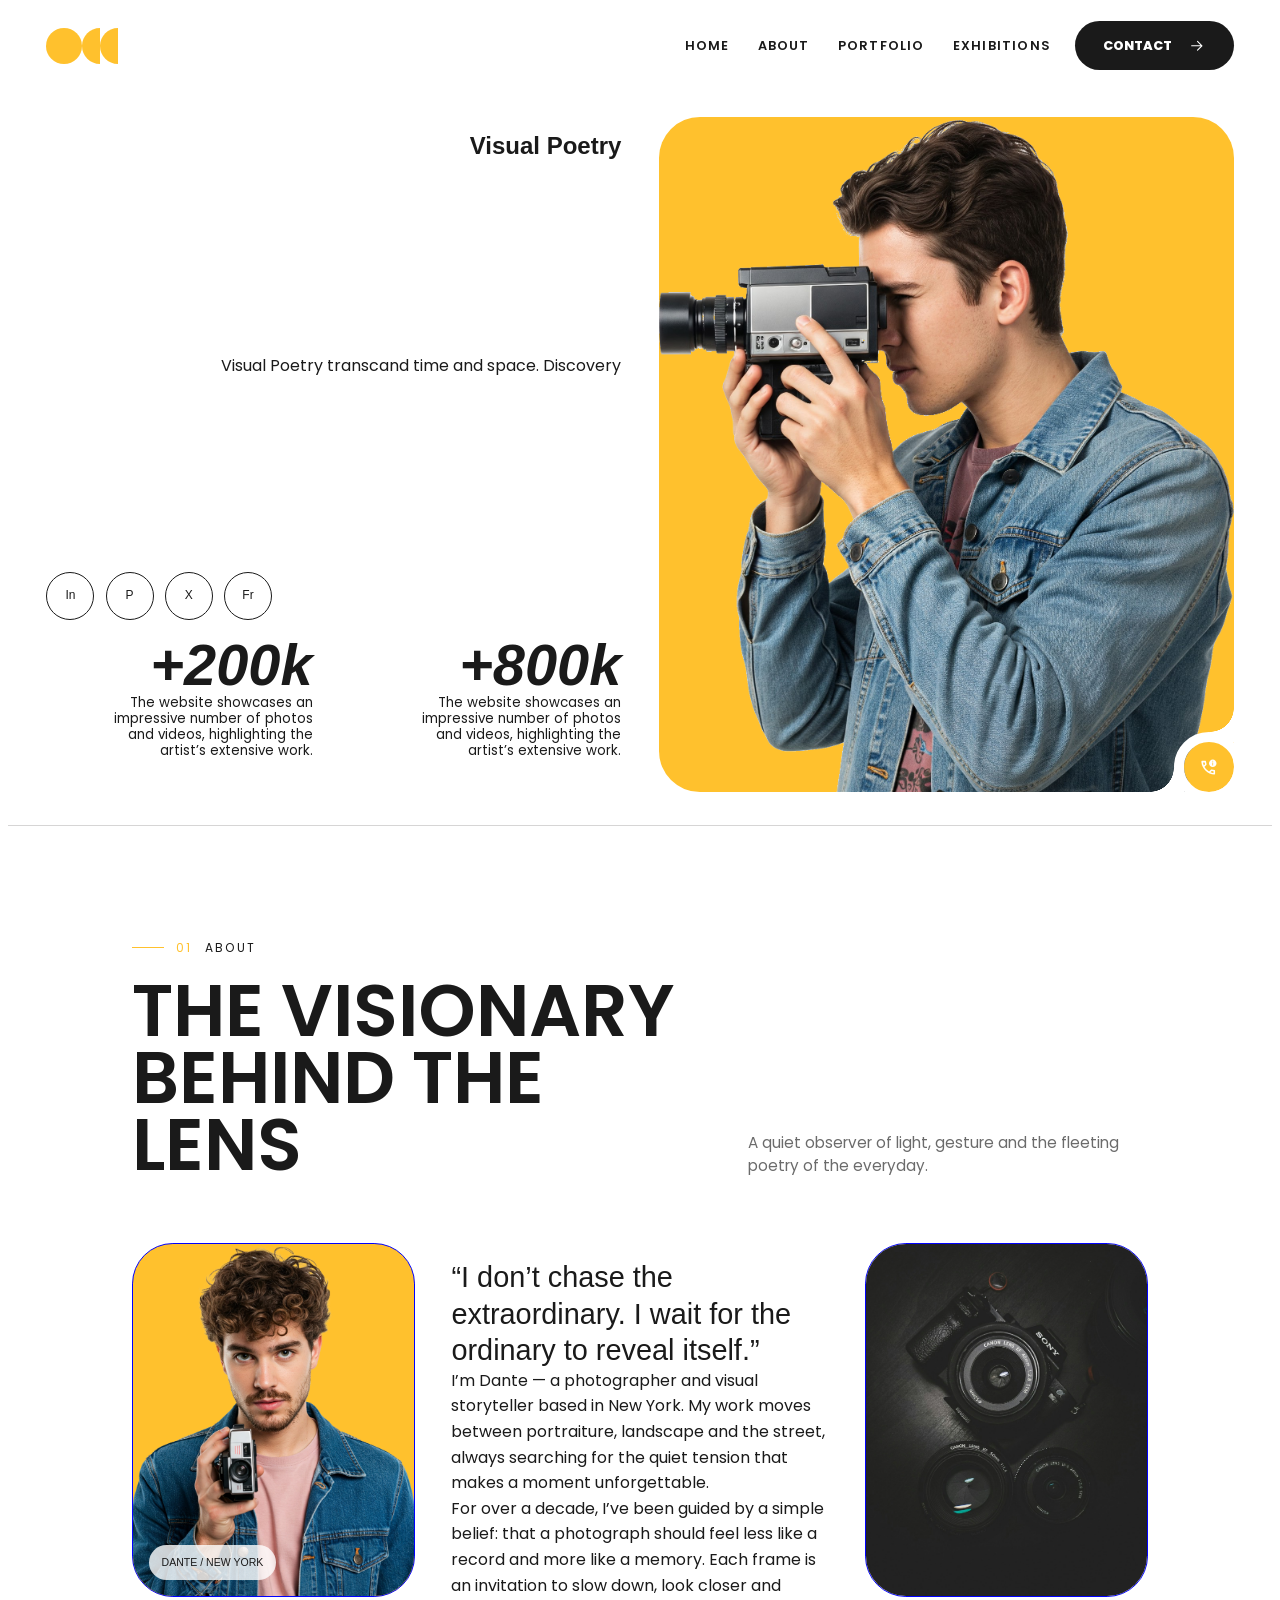
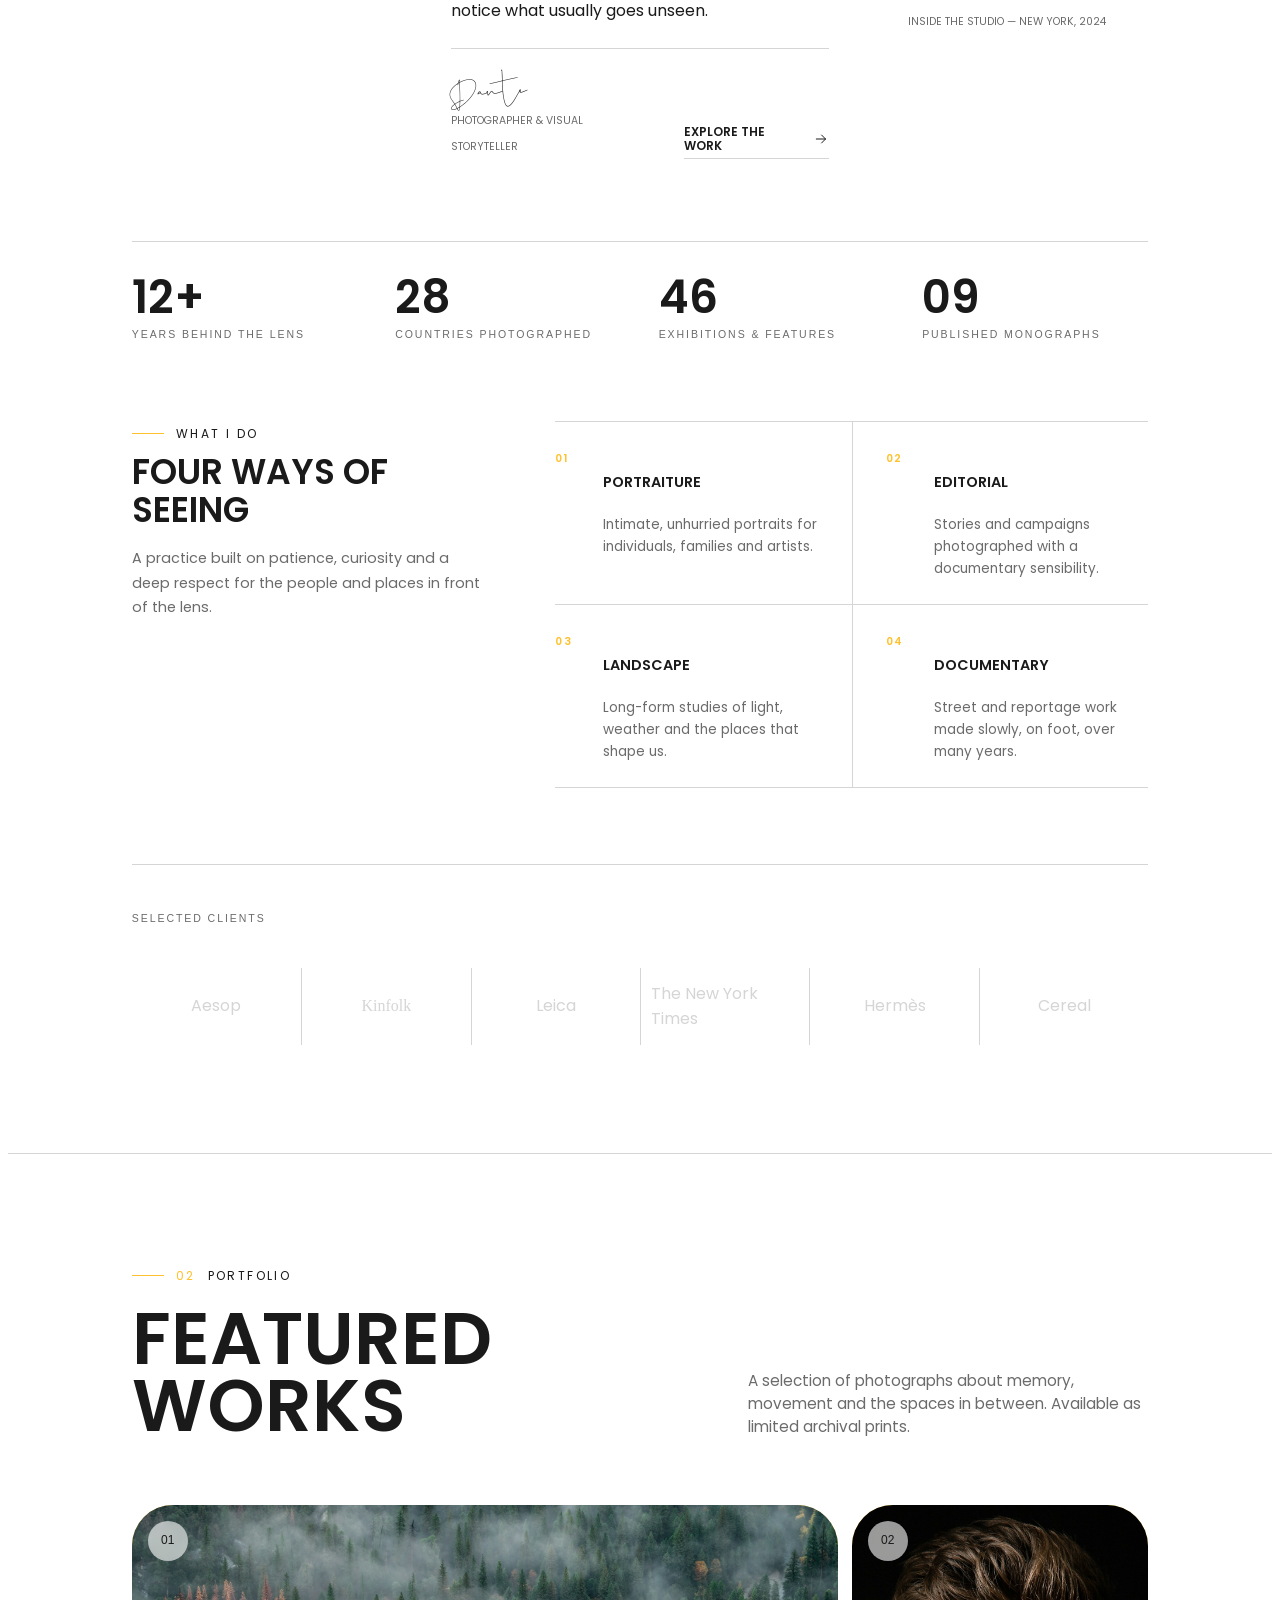
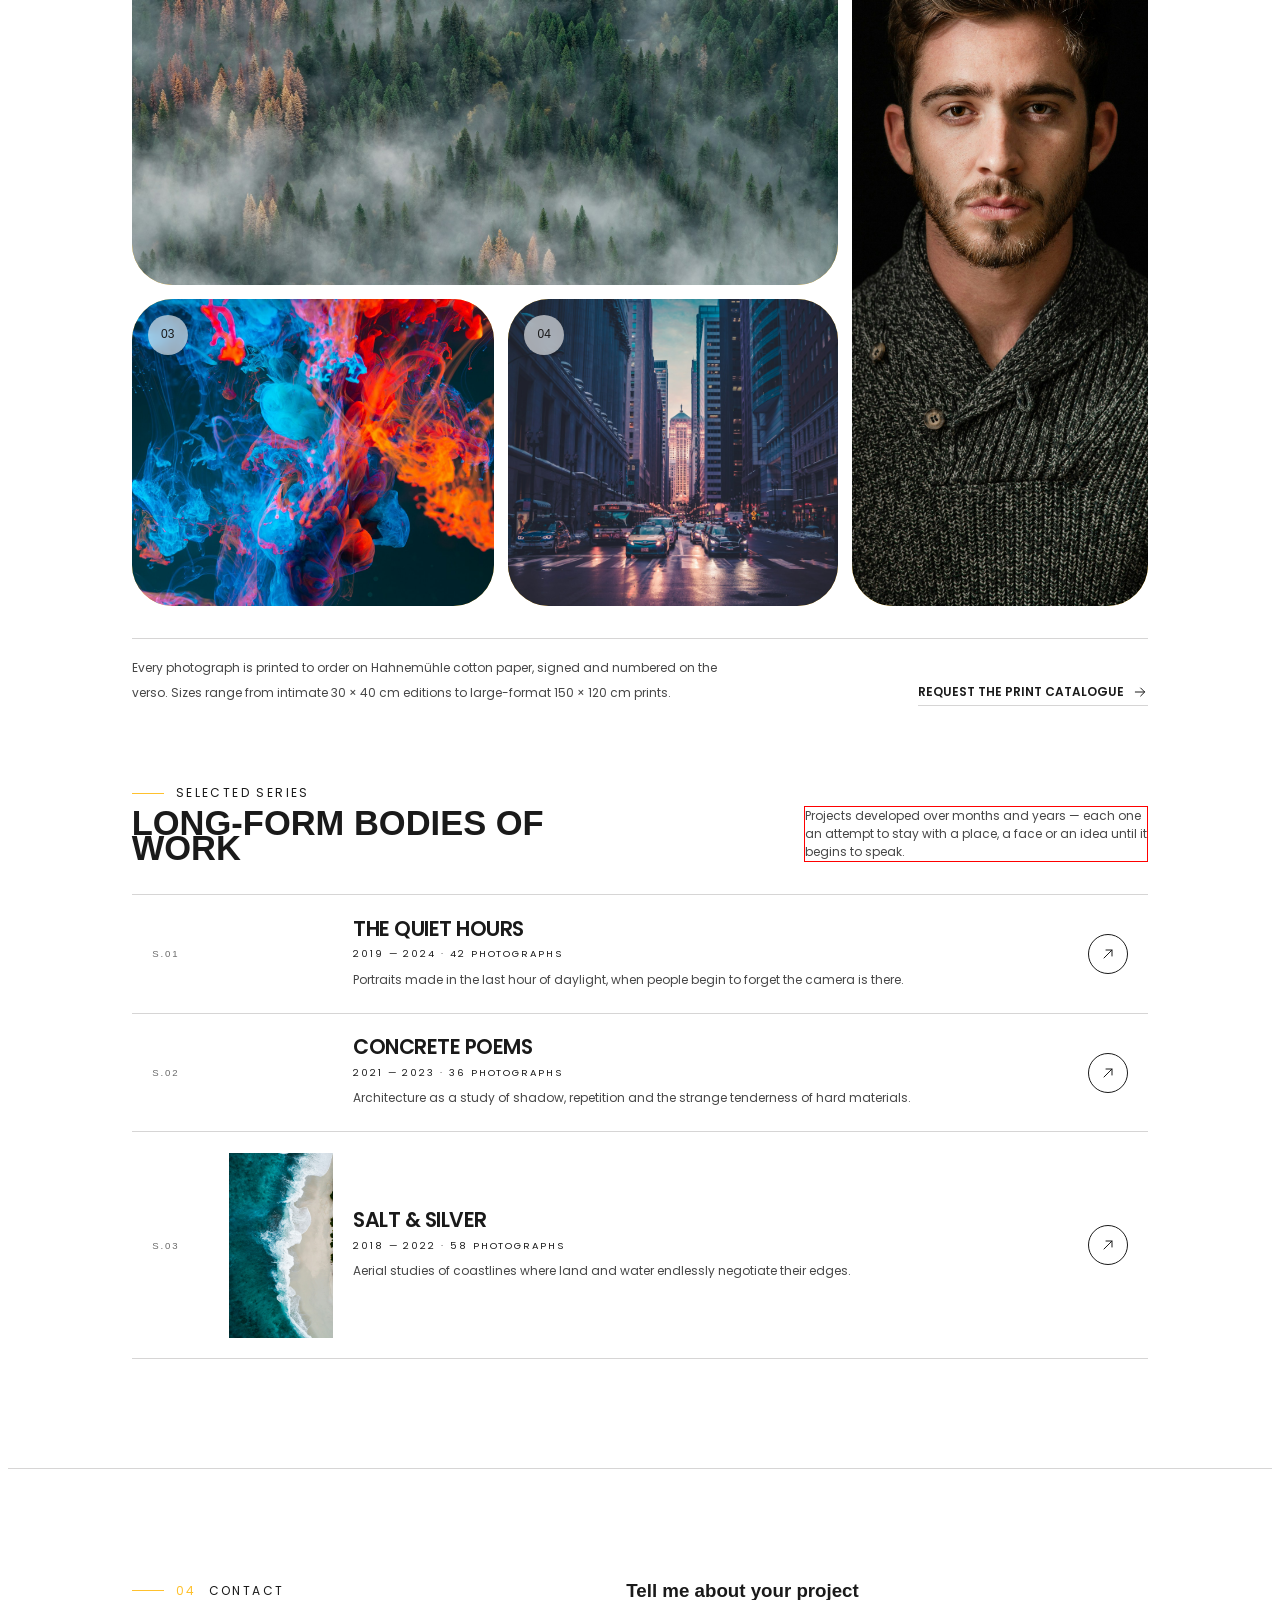
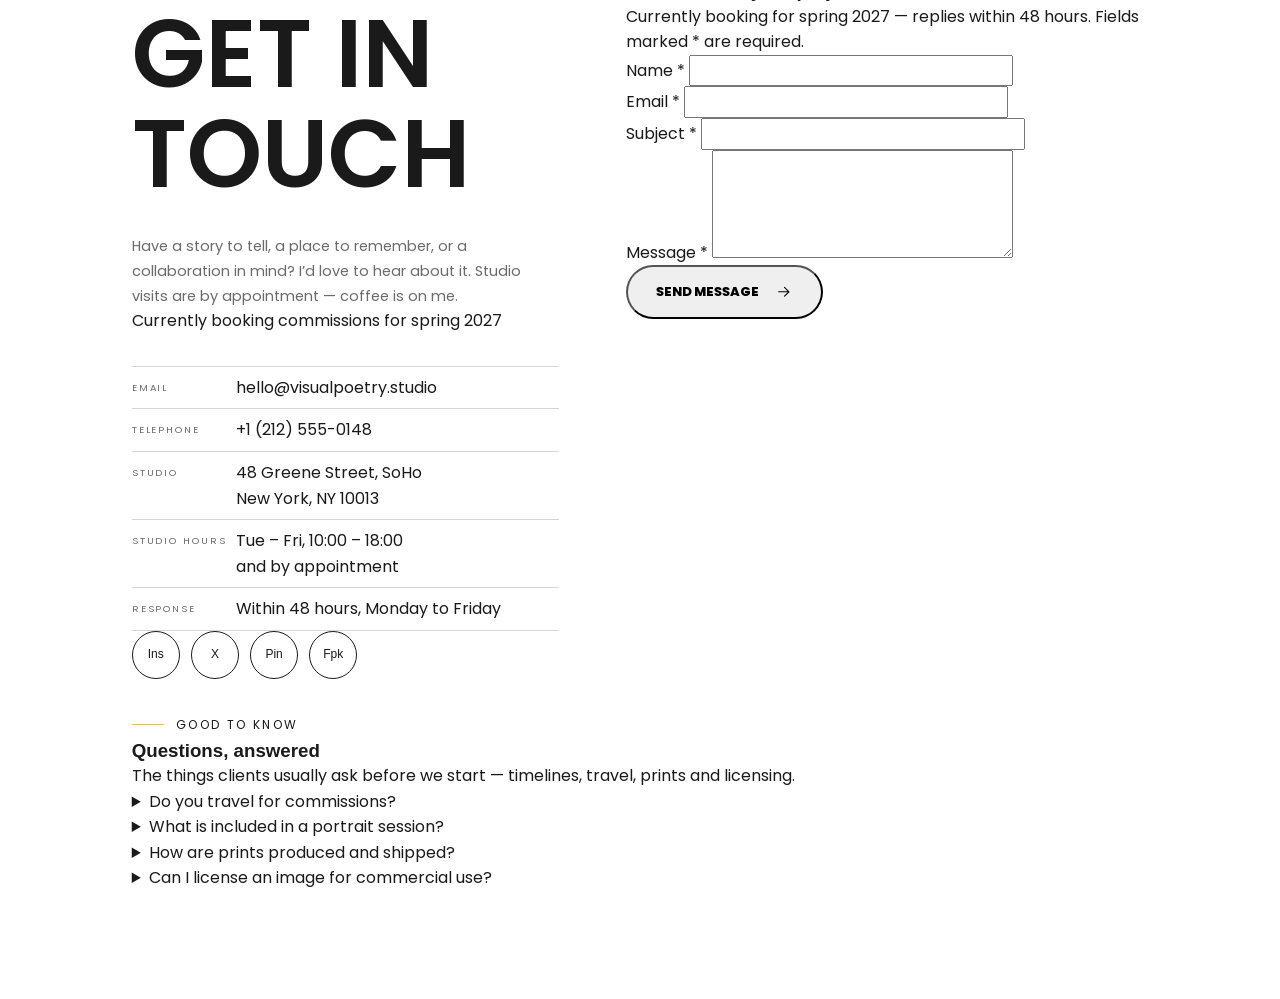
==== commit 5abe8f64: "Subir práctica de hoy css" ====
--- a/VISUAL POETRY (2)/VISUAL POETRY (2)/VISUAL POETRY/index.html
+++ b/VISUAL POETRY (2)/VISUAL POETRY (2)/VISUAL POETRY/index.html
@@ -329,6 +329,107 @@
             </div>
         </section>
 
+
+        <!--new-->
+        <section class="section contact" id="contact" aria-labelledby="contact-title">
+            <div class="container contact__grid">
+                <div class="contact__intro">
+                    <p class="eyebrow"><span>04</span> Contact</p>
+                    <h2 class="section-title" id="contact-title">Get in touch</h2>
+                    <p class="contact__copy">Have a story to tell, a place to remember, or a collaboration in mind? I’d love to hear about it. Studio visits are by appointment — coffee is on me.</p>
+
+                    <p class="availability"><span class="availability__dot" aria-hidden="true"></span>Currently booking commissions for spring 2027</p>
+
+                    <address class="contact__details">
+                        <div class="contact__detail">
+                            <span class="contact__label">Email</span>
+                            <a class="contact__link" href="mailto:hello@visualpoetry.studio">hello@visualpoetry.studio</a>
+                        </div>
+                        <div class="contact__detail">
+                            <span class="contact__label">Telephone</span>
+                            <a class="contact__link" href="tel:+12125550148">+1 (212) 555-0148</a>
+                        </div>
+                        <div class="contact__detail">
+                            <span class="contact__label">Studio</span>
+                            <p>48 Greene Street, SoHo<br>New York, NY 10013</p>
+                        </div>
+                        <div class="contact__detail">
+                            <span class="contact__label">Studio hours</span>
+                            <p>Tue – Fri, 10:00 – 18:00<br>and by appointment</p>
+                        </div>
+                        <div class="contact__detail">
+                            <span class="contact__label">Response</span>
+                            <p>Within 48 hours, Monday to Friday</p>
+                        </div>
+                    </address>
+
+                    <ul class="social-list social-list--contact" aria-label="Social media">
+                        <li><a href="https://www.instagram.com/" target="_blank" rel="noopener noreferrer" aria-label="Instagram">Ins</a></li>
+                        <li><a href="https://x.com/" target="_blank" rel="noopener noreferrer" aria-label="X">X</a></li>
+                        <li><a href="https://www.pinterest.com/" target="_blank" rel="noopener noreferrer" aria-label="Pinterest">Pin</a></li>
+                        <li><a href="https://www.facebook.com/" target="_blank" rel="noopener noreferrer" aria-label="Facebook">Fpk</a></li>
+                    </ul>
+                </div>
+
+                <div class="contact__form-panel">
+                    <div class="contact__form-heading">
+                        <h3>Tell me about your project</h3>
+                        <p>Currently booking for spring 2027 — replies within 48 hours. Fields marked <span aria-hidden="true">*</span> are required.</p>
+                    </div>
+
+                    <form class="contact-form" action="mailto:hello@visualpoetry.studio?subject=Project%20inquiry" method="post" enctype="text/plain">
+                        <div class="form-field">
+                            <label for="name">Name <span aria-hidden="true">*</span></label>
+                            <input type="text" id="name" name="name" autocomplete="name" required>
+                        </div>
+                        <div class="form-field">
+                            <label for="email">Email <span aria-hidden="true">*</span></label>
+                            <input type="email" id="email" name="email" autocomplete="email" required>
+                        </div>
+                        <div class="form-field form-field--full">
+                            <label for="subject">Subject <span aria-hidden="true">*</span></label>
+                            <input type="text" id="subject" name="subject" required>
+                        </div>
+                        <div class="form-field form-field--full">
+                            <label for="message">Message <span aria-hidden="true">*</span></label>
+                            <textarea id="message" name="message" rows="4" required></textarea>
+                        </div>
+                        <button class="btn btn--dark contact-form__submit" type="submit">
+                            Send message
+                            <svg viewBox="0 0 24 24" fill="none" aria-hidden="true"><path d="M5 12h14M13 6l6 6-6 6" stroke="currentColor" stroke-width="1.5" stroke-linecap="round" stroke-linejoin="round"/></svg>
+                        </button>
+                    </form>
+                </div>
+            </div>
+
+            <div class="container faq">
+                <div class="faq__intro">
+                    <p class="eyebrow">Good to know</p>
+                    <h3>Questions, answered</h3>
+                    <p>The things clients usually ask before we start — timelines, travel, prints and licensing.</p>
+                </div>
+
+                <div class="faq__list">
+                    <details class="faq-item">
+                        <summary>Do you travel for commissions?</summary>
+                        <p>Yes. I’m based in New York and travel regularly across the US and Europe. Travel and accommodation are quoted separately, and I’m happy to work anywhere the story takes us.</p>
+                    </details>
+                    <details class="faq-item">
+                        <summary>What is included in a portrait session?</summary>
+                        <p>A short call before the shoot, two hours of photography at a location of your choice, a private online gallery, and ten retouched images delivered in high resolution.</p>
+                    </details>
+                    <details class="faq-item">
+                        <summary>How are prints produced and shipped?</summary>
+                        <p>Every print is made to order by a fine-art lab in Brooklyn, signed and numbered, and shipped worldwide within two weeks in a protective tube or flat box.</p>
+                    </details>
+                    <details class="faq-item">
+                        <summary>Can I license an image for commercial use?</summary>
+                        <p>Editorial and commercial licenses are available for most works. Send a note with the intended usage and I’ll come back to you with a quote.</p>
+                    </details>
+                </div>
+            </div>
+        </section>
+
 </main>
 
 </body>
--- a/VISUAL POETRY (2)/VISUAL POETRY (2)/VISUAL POETRY/style.css
+++ b/VISUAL POETRY (2)/VISUAL POETRY (2)/VISUAL POETRY/style.css
@@ -63,6 +63,7 @@
     --mustard: #ffc12d;
     --paper: #f7f4ed;
     --muted: #6b6b6b;
+    --note: #474747;
     --line: rgb(214, 213, 213);
     --font-display: "Poppins", "Helvetica", sans-serif;
     --radius: clamp(2rem, 1.667rem + 1.111vw, 3rem);
@@ -284,7 +285,13 @@
     }
 }
 
- 
+ section:not(.hero){
+    padding-inline: clamp(2rem, 0rem + 6.667vw, 8rem);
+
+    @media(max-width: 640px){
+        padding-inline: 0;
+    }
+ }
 
 /*---------------------------- HEADER ----------------*/
 
@@ -1337,7 +1344,412 @@
 
      }
 
-/*--------------------------------------------------------------------------Galeria section-----------------------------.*/
+/*--------------------------------------------------------------------------Galeria section/Portfolio-----------------------------.*/
+
+.works {
+    display: grid;
+    grid-template-columns: minmax(0, 1.1fr) minmax(0, 1fr) minmax(0, .9fr);
+    grid-template-rows: clamp(17.5rem, 13.75rem + 12.5vw, 28.75rem) clamp(15rem, 12.5rem + 8.333vw, 22.5rem);
+    grid-template-areas: 
+     "landscape landscape portrait"
+     "texture street portrait";
+
+     gap: clamp(.7rem, 1.1vw, 1.2rem);
+
+     .work{
+        position: relative;
+        min-width: 0;
+        overflow: hidden;
+        border-radius: var(--radius);
+        background: var(--mustard);
+
+
+        &.work--landscape{
+            grid-area: landscape;
+        }
+
+        &.work--portrait{
+            grid-area: portrait;
+        }
+
+        &.work--texture{
+            grid-area: texture;
+        }
+
+        &.work--street{
+            grid-area: street;
+        }
+
+        img{
+            width: 100%;
+            height: 100%;
+            object-fit: cover;
+            object-position: center center;
+            transform: scale(1);
+            transition: transform .5s ease;
+        }
+
+        .work__index { /*indice de la foto*/
+         position: absolute;
+         top: 1rem;
+         left: 1rem;
+         background: rgba(255, 255, 255, .6);
+         border-radius: 50%;
+         width: 2.5rem;
+         height: 2.5rem;
+         font-size: .75rem;
+         font-weight: 500;
+         backdrop-filter: blur(6px);
+
+         display: flex;
+         justify-content: center;
+         align-items: center;
+         z-index: 2;
+        }
+
+        .work__caption{
+            position: absolute;
+            inset: 0;
+            display: flex;
+            flex-direction: column;
+            justify-content: flex-end;
+            align-items: flex-start;
+            padding: clamp(1.2rem, 0.767rem + 1.444vw, 2.5rem);
+            background: rgba(255, 193, 45, .9);
+
+            opacity: 0;
+            transform:translateY(1rem);
+            transition: opacity .4s ease, transform .5ms ease-in-out;
+
+            .work__year{
+               font-size: .6rem;
+               text-transform: uppercase;
+               letter-spacing: .12rem;
+               font-weight: 600;
+            }
+
+            h3 {
+               max-width: 15ch;
+               text-transform: uppercase;
+               font-weight: 600;
+               font-size: clamp(1.25rem, 0.833rem + 1.389vw, 2.5rem);
+               line-height: 1.04;
+            }
+
+            p {
+            font-size: .7rem;
+            color: var(--note);
+            }
+
+
+        }
+
+        &:hover,
+        &:focus-visible{
+            img{
+                transform: scale(1.1);
+            }
+
+            .work__caption{
+                opacity: 1;
+                transform: translateY(0);
+            }
+        }
+     }
+
+     @media(max-width: 1040px){
+        grid-template-columns: repeat(2, minmax(0, 1fr));
+        grid-template-rows: clamp(280px, 44vw, 420px) clamp(200px, 30vw, 300px) clamp(250px, 35vw,340px);
+        grid-template-areas:
+        "landscape landscape"
+        "portrait texture"
+        "portrait street";
+     }
+
+     @media(max-width: 640px){
+        grid-template-columns: 1fr;
+        grid-template-areas:
+        "landscape"
+        "street"
+        "texture"
+        "portrait";
+     }
+}
+
+.works__foot{
+    display: flex;
+    justify-content: space-between;
+    align-items: flex-end;
+    margin-top: 2rem;
+    padding-top: 1rem;
+    border-top: 1px solid var(--line);
+
+    p{
+        font-size: .75rem;
+        color: var(--note);
+        max-width: 76ch;
+    }
+
+    @media(max-width: 1040px){
+        flex-direction: column;
+        align-items: flex-start;
+        gap: 2rem;
+    }
+}
+
+.series{
+    margin-top: clamp( 3rem, 2rem + 3.333vw, 6rem);
+
+    .series__heading{
+        display: grid;
+        grid-template-columns: minmax(0,1fr) minmax(15rem, 30rem);
+        align-items: end;
+        column-gap: clamp(1.5rem, 0rem + 5vw, 6rem);
+        margin-bottom: 2rem;
+
+        .eyebrow{
+            grid-column: 1 / -1;
+        }
+
+        h3{
+            text-transform: uppercase;
+            font-size: clamp(1.6rem, 1.267rem + 1.111vw, 2.6rem);
+        }
+
+        p:not( .eyebrow) {
+            font-size: .75rem;
+            color: var(--note);
+            line-height: 1.5;
+            max-width: 43ch;
+            justify-self: end;
+            border: 1px solid red;
+            grid-column: 2 / 3;
+        }
+
+        @media(max-width: 1040px){
+            grid-template-columns: minmax(0, 1fr);
+            align-items: start;
+            gap: 0.5rem;
+
+            .eyebrow{
+                grid-column: 1 / -1;
+            }
+
+            h3{
+                    grid-column: 1 / -1;
+            }
+
+            p:not(.eyebrow){
+                 grid-column: 1 / -1;
+                 margin-top: 1rem;
+                 max-width: 100%;
+            }
+        }
+    }
+
+    .series-list{
+        display: flex;
+        flex-direction: column;
+        border-top: 1px solid var(--line);
+
+        .series-item{
+            border-bottom: 1px solid var(--line);
+            
+
+            .series-item__link{
+                display: grid;
+                grid-template-columns: 3.5rem 6.5rem minmax(0, 1fr) 2.5rem;
+                align-items: center;
+                gap: clamp(1rem, 0.833rem + 0.556vw, 1.5rem);
+                padding: clamp(1rem, 0.833rem + 0.556vw, 1.5rem);
+                text-decoration: none;
+                transition: background .8s ease;
+
+                .series-item__index{
+                     font-size: .6rem;
+                     color: var(--muted);
+                     text-transform: uppercase;
+                     font-weight: 500;
+                     letter-spacing: .12rem
+                }
+
+                series-item__thumb{
+                   width: 6.5rem;
+                   display: block;
+                   height: auto;
+                   aspect-ratio: 1;
+                   overflow: hidden;
+                   border-radius: 1rem;
+                   background: var(--paper);
+
+                   img{
+                    width: 100%;
+                    height: 100%;
+                    object-fit: cover;
+                    transition: transform .3s ease;
+                   }
+                }
+
+                .series-item__body{
+                 display: block;
+                 color: var(--front-color);
+
+                 .series-item__title{
+                   text-transform: uppercase;
+                   font-size: clamp(1rem, 0.833rem + 0.566vw, 1.5rem);
+                   font-weight: 600;
+                   letter-spacing: -.03rem;
+                   display: block;
+                 }
+
+                 .series-item__meta{
+                    font-size: .6rem;
+                    text-transform: uppercase;
+                    letter-spacing: .12rem;
+                    display: block;
+                 }
+
+                  .series-item__desc{
+                     font-size: .75rem;
+                    color: var(--note);
+                    display: block;
+                 }
+
+        
+                }
+
+                .series-item__arrow{
+                   display: flex;
+                   justify-content: center;
+                   align-items: center;
+                   height: 2.5rem;
+                   width: 2.5rem;
+                   border-radius: 50%;
+                   border: 1px solid var(--front-color);
+                   transition: background .4s ease;
+
+                   svg{
+                    width: 1rem;
+                    height: 1rem;
+                    color: var(--front-color);
+                    transition: color .4s, transform .4s ease-in-out;
+                   }
+
+                }
+
+                &:hover,
+                &:focus-visible{
+
+                    background: var(--paper);
+
+                    .series-item__thumb img{
+                        transform: scale(1.05);
+                    }
+
+                    .series-item__arrow{
+                        background: var(--front-color);
+
+                        svg{
+                              color: var(--mustard);
+                              transform: rotate(45deg);
+                        }
+                        
+                    }
+                }
+
+                @media(max-width: 640px){
+                    grid-template-columns: 2rem 4rem minmax(0, 1fr) 2rem;
+                    .series-item__thumb{
+                        width: 4rem;
+
+                    }
+                }
+            }
+        }
+    }
+}
+
+/*----------------------------Contact-----------------------------------------------*/
+.contact {
+    padding-bottom: clamp(4rem, 2.667rem + 4.444vw, 8rem);
+    .contact__grid{
+    display:grid;
+    grid-template-columns: minmax(0, .9fr) minmax(0, 1.1fr);
+    gap: clamp(2rem, 0.667rem + 4.444vw, 6rem);
+    align-items: start;
+
+    .contact__intro{
+        .section-title{
+            font-size: clamp(3.5rem, 2rem + 5vw, 8rem);
+            line-height: 1.05;
+            text-transform: uppercase;
+            font-weight: 600;
+        }
+
+        .contact__copy{
+            max-width: 48ch;
+            margin-top: clamp(1.25rem, 0.917rem + 1.111vw, 2.25rem);
+            color: var(--muted);
+            font-size: clamp(0.8rem, 0.733rem + 0.222vw, 1.1rem);
+            line-height: 1.7;
+        }
+
+        .availabity{
+            display: flex;
+            justify-content: center;
+            align-items: center;
+            padding: .5rem 1rem;
+            margin-top: 1rem;
+            font-size: clamp(0.6rem, 0.533rem + 0.222vw, 0.8rem);
+            border: 1px solid var(--line);
+            border-radius: 999px;
+            text-transform: uppercase;
+            
+            .availabity__dot{
+                display: inline-block;
+                width: 0.5rem;
+                height: 0.5rem;
+                border-radius: 50%;
+                background: var(--mustard);
+            }
+        }
+
+        .contact__details{
+            display: flex;
+            flex-direction: column;
+            border-top: 1px solid var(--line);
+            margin-top: 2rem;
+            font-style: normal;
+
+            .contact__detail{
+                border-bottom: 1px solid var(--line);
+                display:grid;
+                grid-template-columns: 6.5rem minmax(0, 1fr);
+                padding-block: .5rem;
+                
+
+                .contact__label{
+                    font-size: .6rem;
+                    letter-spacing: .12rem;
+                    text-transform: uppercase;
+                    color: var(--muted);
+                    font-style: normal;
+                }
+
+                a{
+                    text-decoration: none;
+                    color: var(--front-color);
+
+                }
+
+                p{
+
+                }
+            }
+        }
+    }
+    }
+}
 
 
 
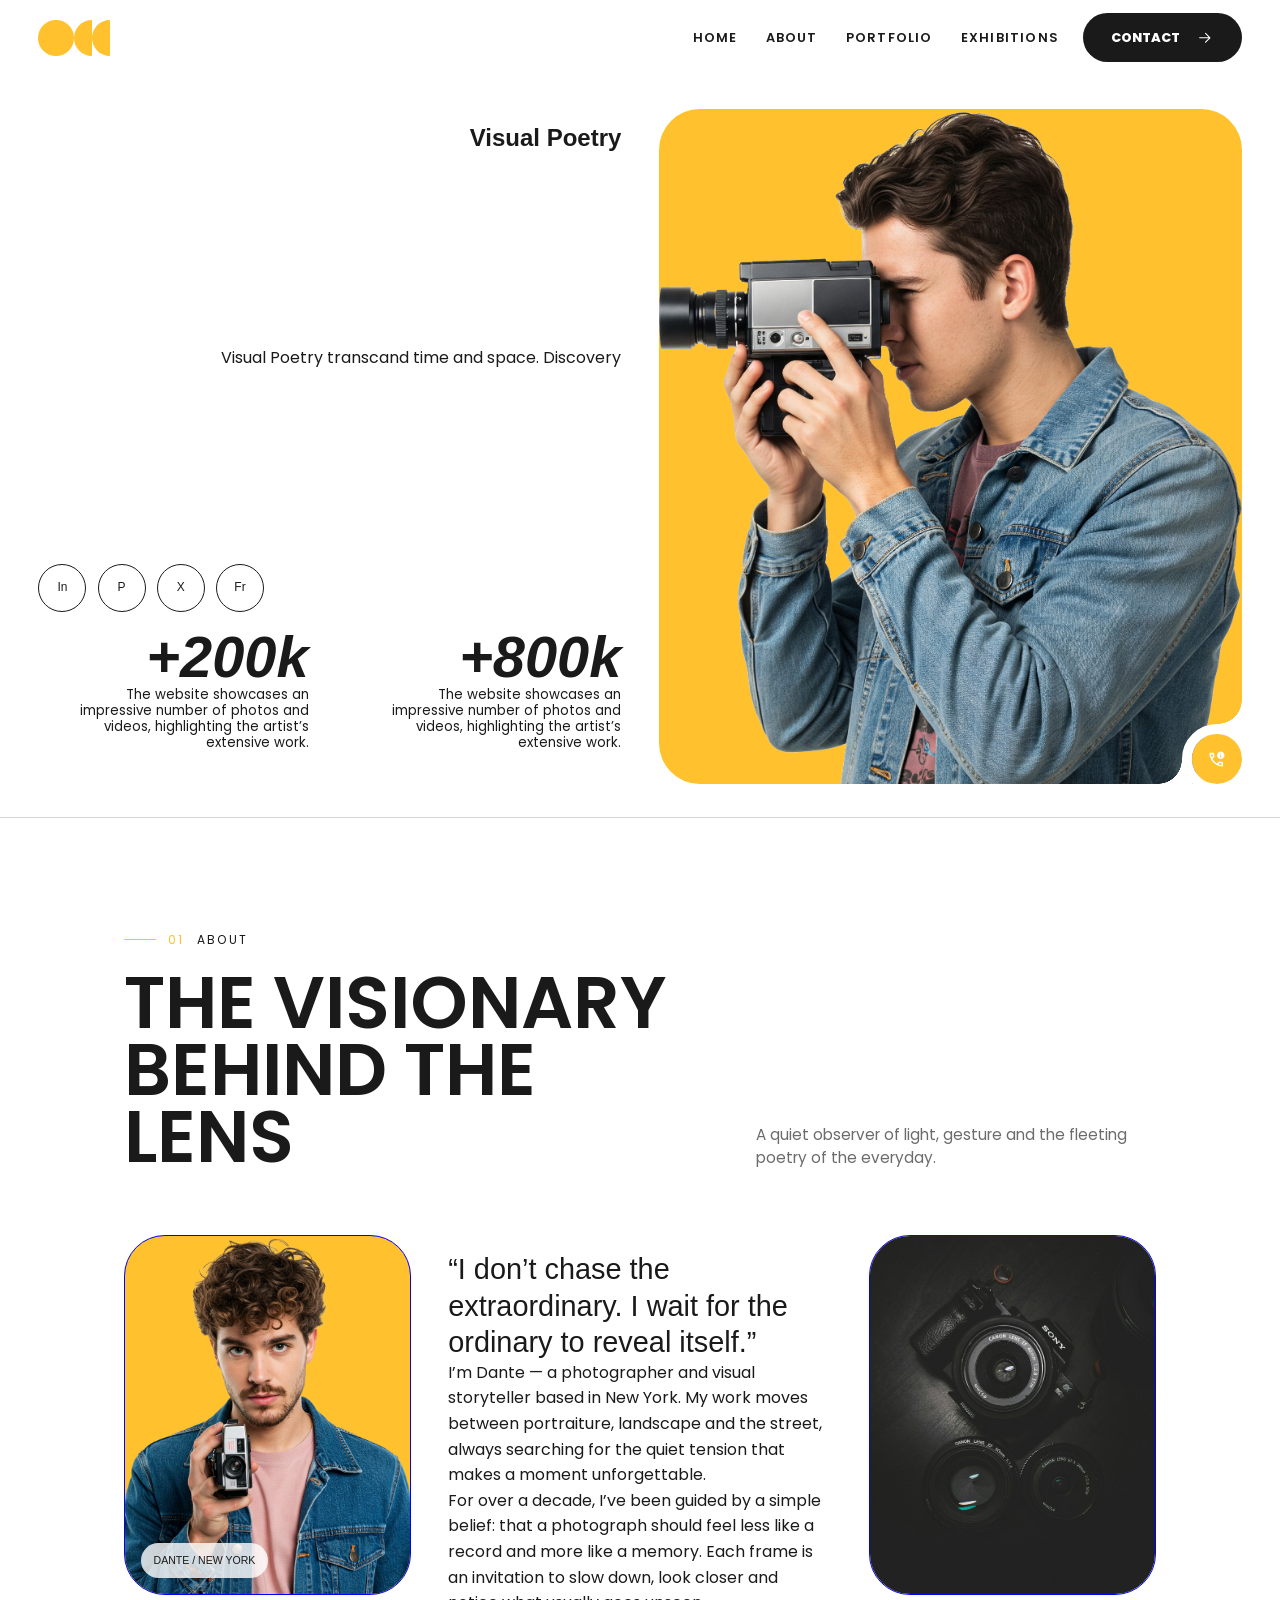
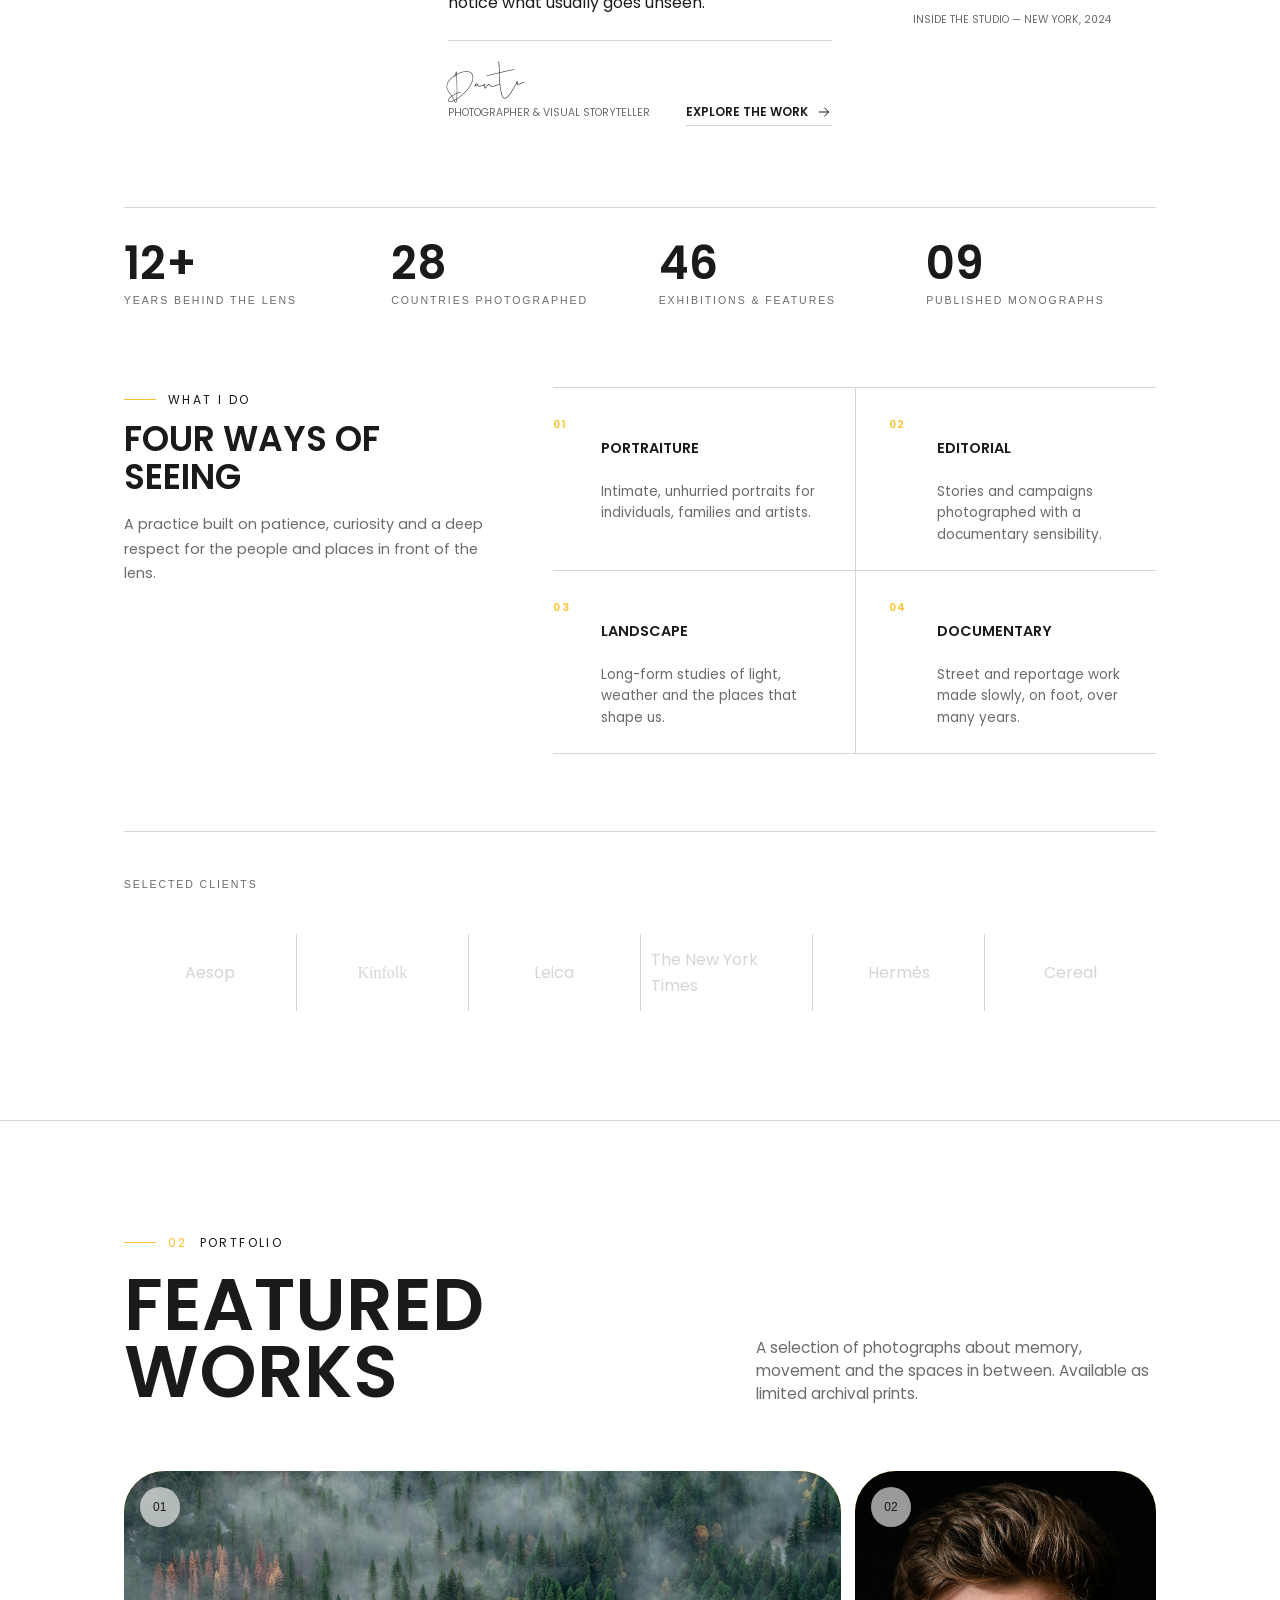
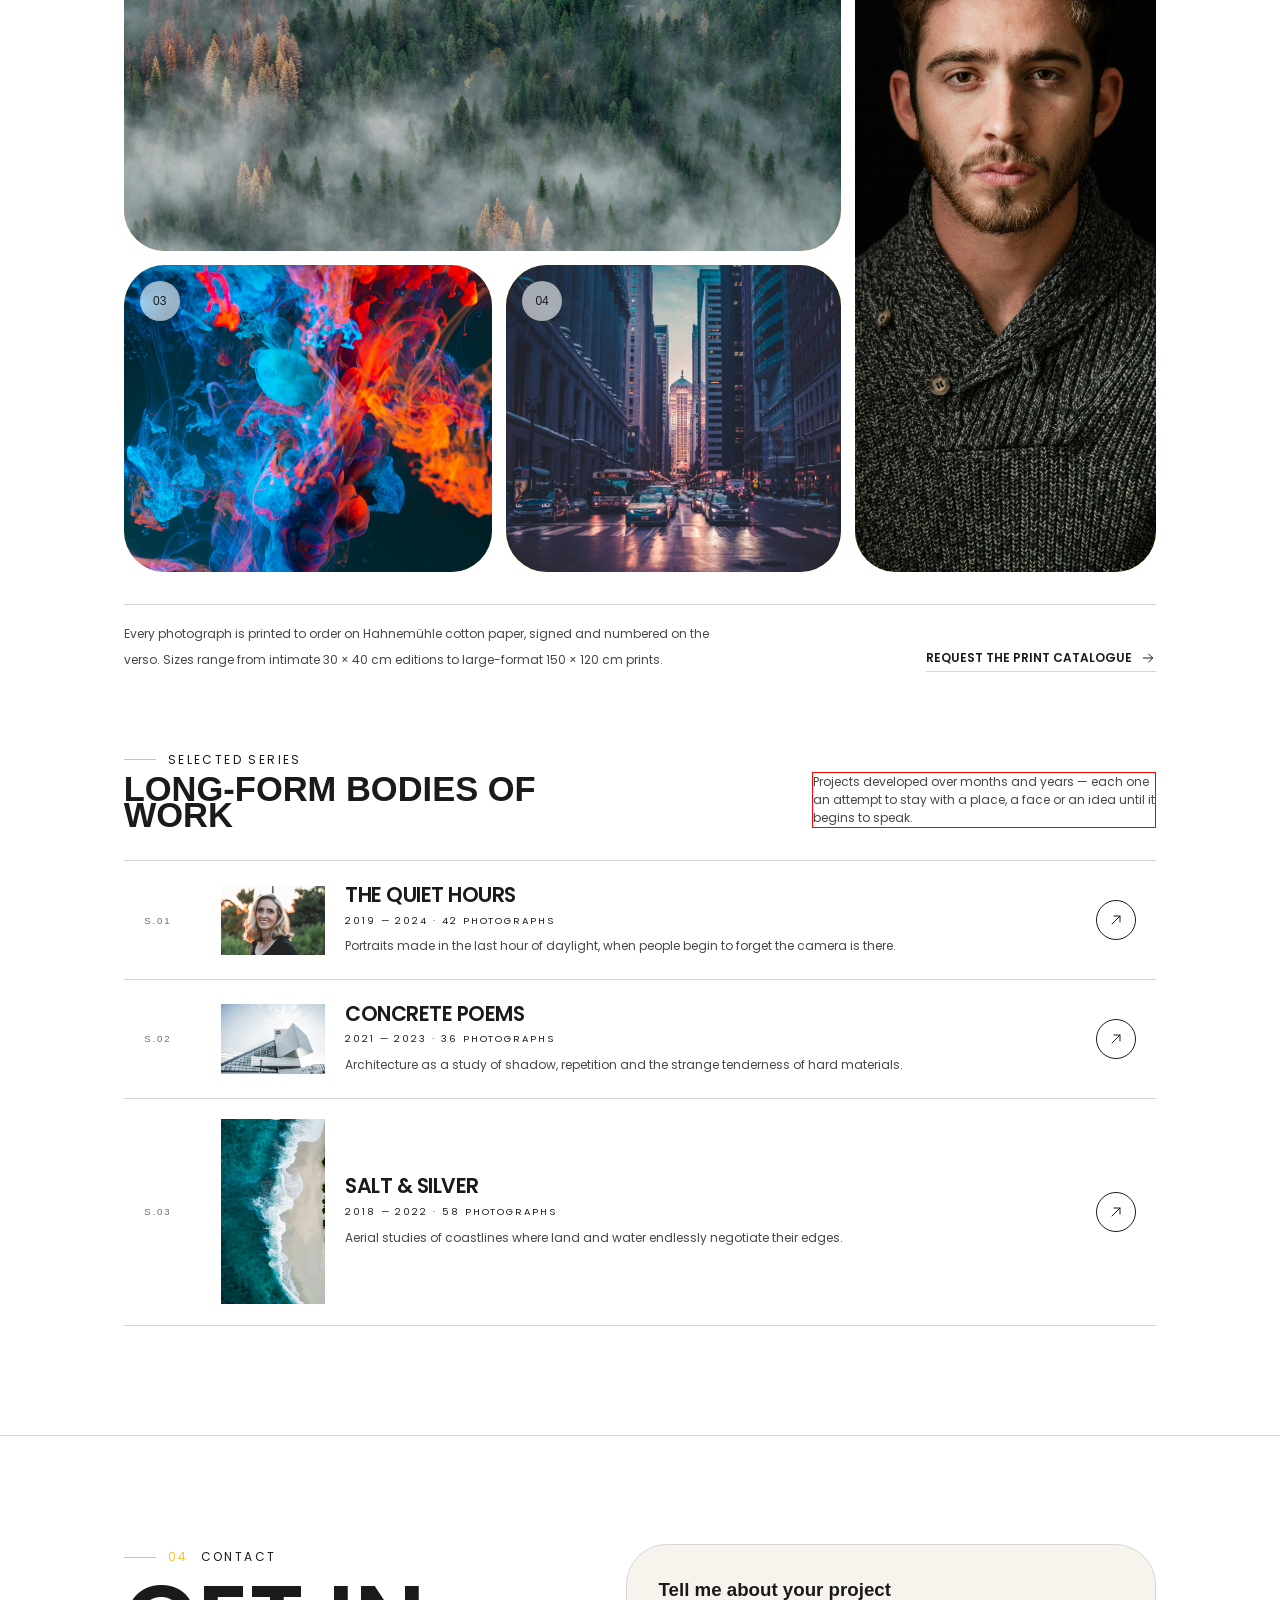
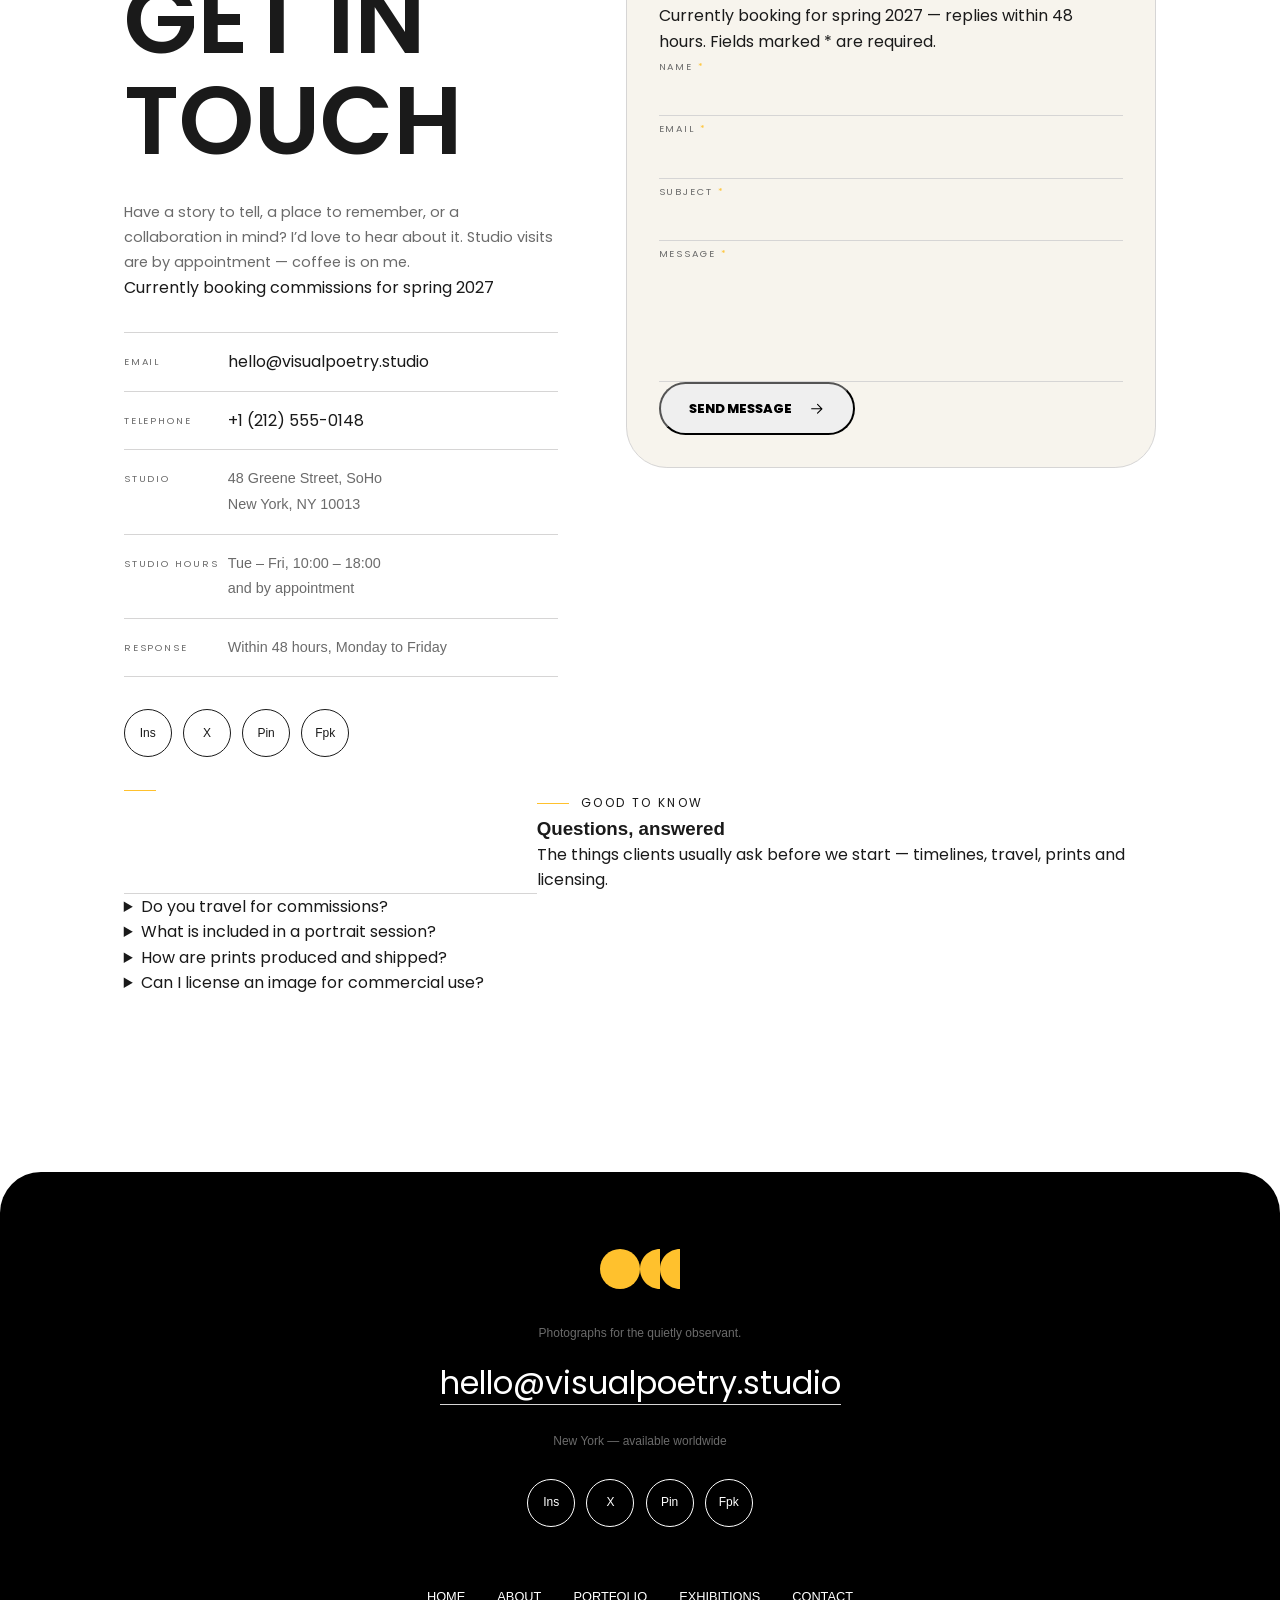
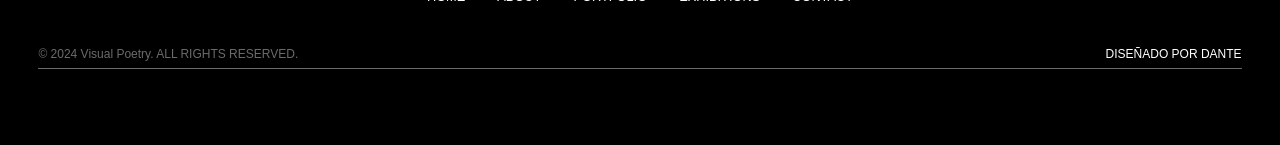
==== commit 095cdd3b: "Subir practica din fag de hoy" ====
--- a/VISUAL POETRY (2)/VISUAL POETRY (2)/VISUAL POETRY/index.html
+++ b/VISUAL POETRY (2)/VISUAL POETRY (2)/VISUAL POETRY/index.html
@@ -430,6 +430,46 @@
             </div>
         </section>
 
+        <footer class="site-footer">
+        <div class="container footer__inner">
+            <a class="footer__brand" href="#home" aria-label="Visual Poetry — back to top">
+                <svg viewBox="0 0 300 150" fill="none" xmlns="http://www.w3.org/2000/svg" aria-hidden="true" focusable="false">
+                    <circle cx="75" cy="75" r="75" fill="currentColor"/>
+                    <path d="M225 150C183.579 150 150 116.421 150 75C150 33.5786 183.579 0 225 0V150Z" fill="currentColor"/>
+                    <path d="M300 150C258.579 150 225 116.421 225 75C225 33.5786 258.579 0 300 0V150Z" fill="currentColor"/>
+                </svg>
+            </a>
+
+            <p class="footer__tagline">Photographs for the quietly observant.</p>
+
+            <a class="footer__email" href="mailto:hello@visualpoetry.studio">hello@visualpoetry.studio</a>
+
+            <p class="footer__location">New York — available worldwide</p>
+
+            <ul class="social-list social-list--footer" aria-label="Social media">
+                <li><a href="https://www.instagram.com/" target="_blank" rel="noopener noreferrer" aria-label="Instagram">Ins</a></li>
+                <li><a href="https://x.com/" target="_blank" rel="noopener noreferrer" aria-label="X">X</a></li>
+                <li><a href="https://www.pinterest.com/" target="_blank" rel="noopener noreferrer" aria-label="Pinterest">Pin</a></li>
+                <li><a href="https://www.facebook.com/" target="_blank" rel="noopener noreferrer" aria-label="Facebook">Fpk</a></li>
+            </ul>
+
+            <nav class="footer__nav" aria-label="Footer">
+                <ul>
+                    <li><a href="#home">Home</a></li>
+                    <li><a href="#about">About</a></li>
+                    <li><a href="#portfolio">Portfolio</a></li>
+                    <li><a href="#exhibitions">Exhibitions</a></li>
+                    <li><a href="#contact">Contact</a></li>
+                </ul>
+            </nav>
+
+            <div class="footer__legal">
+                <p>© 2024 Visual Poetry. ALL RIGHTS RESERVED.</p>
+                <p><a href="mailto:hello@visualpoetry.studio">DISEÑADO POR DANTE</a></p>
+            </div>
+        </div>
+    </footer>
+
 </main>
 
 </body>
--- a/VISUAL POETRY (2)/VISUAL POETRY (2)/VISUAL POETRY/style.css
+++ b/VISUAL POETRY (2)/VISUAL POETRY (2)/VISUAL POETRY/style.css
@@ -146,6 +146,7 @@
     /* hace el texto más nítido y limpio */
     text-rendering: optimizeLegibility;
     /* mejora la legibilidad de la fuente, si se deja */
+    margin: 0;
 }
 
 .container {
@@ -669,11 +670,10 @@
 /*------------------------- HERO SECTION  --------------*/
 
 .hero {
-     
+    
     padding-block:clamp(1.25rem, 0.75rem + 1.667vw, 2.75rem);
 
     .hero__grid {
-        
         display: grid;
         /* Encogete hasta 0 pero siempre reparte el mismo espacio para los dos items */
         grid-template-columns: repeat(2, minmax(0, 1fr)); 
@@ -774,6 +774,16 @@
            
         }
 
+         @media (max-width: 1040px){
+        grid-template-columns: minmax(0, 1fr);
+        grid-template-rows: auto .5fr;
+
+        .hero__visual{
+            min-height: clamp(400px, 60svh, 640px);
+            order: -1;
+        }
+    }
+
     }
 
 }
@@ -1672,82 +1682,299 @@
 /*----------------------------Contact-----------------------------------------------*/
 .contact {
     padding-bottom: clamp(4rem, 2.667rem + 4.444vw, 8rem);
-    .contact__grid{
-    display:grid;
-    grid-template-columns: minmax(0, .9fr) minmax(0, 1.1fr);
-    gap: clamp(2rem, 0.667rem + 4.444vw, 6rem);
-    align-items: start;
-
-    .contact__intro{
-        .section-title{
-            font-size: clamp(3.5rem, 2rem + 5vw, 8rem);
-            line-height: 1.05;
-            text-transform: uppercase;
-            font-weight: 600;
-        }
-
-        .contact__copy{
-            max-width: 48ch;
-            margin-top: clamp(1.25rem, 0.917rem + 1.111vw, 2.25rem);
+
+    .contact__grid {
+        display: grid;
+        grid-template-columns: minmax(0, .9fr) minmax(0, 1.1fr);
+        gap: clamp(2rem, 0.667rem + 4.444vw, 6rem);
+        align-items: start;
+
+        .contact__intro {
+
+            .section-title {
+                font-size: clamp(3.5rem, 2rem + 5vw, 8rem);
+                line-height: 1.05;
+                text-transform: uppercase;
+                font-weight: 600;
+            }
+
+            .contact__copy {
+                max-width: 48ch;
+                margin-top: clamp(1.25rem, 0.917rem + 1.111vw, 2.25rem);
+                color: var(--muted);
+                font-size: clamp(0.8rem, 0.733rem + 0.222vw, 1.1rem);
+                line-height: 1.7;
+            }
+
+            .availabity {
+                display: flex;
+                justify-content: center;
+                align-items: center;
+                gap: 1rem;
+                padding: .5rem 1rem;
+                margin: 2rem 0;
+                font-size: clamp(0.6rem, 0.533rem + 0.222vw, 0.8rem);
+                border: 1px solid var(--line);
+                border-radius: 999px;
+                text-transform: uppercase;
+                max-width: 60ch;
+
+                .availabity__dot {
+                    display: inline-block;
+                    width: 0.5rem;
+                    height: 0.5rem;
+                    border-radius: 50%;
+                    background: var(--mustard);
+                }
+            }
+
+            .contact__details {
+                display: flex;
+                flex-direction: column;
+                border-top: 1px solid var(--line);
+                margin-top: 2rem;
+                font-style: normal;
+
+                .contact__detail {
+                    border-bottom: 1px solid var(--line);
+                    display: grid;
+                    grid-template-columns: 6.5rem minmax(0, 1fr);
+                    padding-block: clamp(1rem, 1.25vw, 1.5rem);
+
+                    .contact__label {
+                        font-size: .6rem;
+                        letter-spacing: .12rem;
+                        text-transform: uppercase;
+                        color: var(--muted);
+                        font-style: normal;
+                    }
+
+                    a {
+                        text-decoration: none;
+                        color: var(--front-color);
+                    }
+
+                    p {
+                        color: var(--muted);
+                        font-size: .9rem;
+                        font-weight: 500;
+                    }
+                }
+            }
+
+            .social-list--contact {
+                margin-top: 2rem;
+            }
+        }
+
+        .contact__form-panel {
+            border-radius: var(--radius);
+            background: var(--paper);
+            border: 1px solid var(--line);
+            padding: 2rem;
+
+            .contact__form-panel {
+                border-radius: var(--radius);
+                background: var(--paper);
+                border: 1px solid var(--line);
+
+                .contact__form-heading {
+
+                    h3 {
+                        font-weight: 600;
+                    }
+
+                    p {
+                        margin-top: 1rem;
+                        font-size: .65rem;
+                        line-height: 1.6;
+                        color: var(--muted);
+                    }
+                }
+            }
+
+            .form-field {
+                display: flex;
+                flex-direction: column;
+                gap: .5rem;
+
+                label {
+                    text-transform: uppercase;
+                    font-size: .6rem;
+                    color: var(--muted);
+                    letter-spacing: .12rem;
+
+                    span {
+                        color: var(--mustard);
+                    }
+                }
+
+                input,
+                textarea {
+                    border: 0;
+                    border-bottom: 1px solid var(--line);
+                    background: transparent;
+                    resize: none;
+
+                    &:focus-visible {
+                        outline: 0;
+                        border-bottom: 2px solid var(--mustard);
+                    }
+
+                    .form-field--full {
+                        grid-column: 1 / -1;
+                    }
+
+                    .contact-form__submit {
+                        margin-top: 1rem;
+                        grid-column: 1 / -1;
+                        display: flex;
+                        justify-content: space-between;
+                        align-items: center;
+                        border: 0;
+
+                        &::before {
+                            left: 0;
+                        }
+                    }
+                }
+            }
+        }
+         @media (max-width: 1040px){
+        grid-template-columns: minmax(0,1fr);
+    }
+    }
+
+   
+}
+
+
+/*----------------------------------------------FAQ------------------------------------------------*/
+
+.faq{
+    display: grid;
+    grid-template-columns: minmax(0, 0.8fr) minmax(0, 1.2fr);
+
+
+    .eyebrow {
+    display: flex;
+    align-items:center;
+    gap: .75rem;
+    text-transform: uppercase;
+    font-size: .75rem;
+    letter-spacing: .15rem;
+
+    }
+    
+    span {
+        color: var(--mustard);
+    }
+
+    &::before {
+        content: "";
+        display: block;
+        width: 2rem;
+        height: 1px;
+        background: var(--mustard);
+    }
+
+    .faq__list{
+        border-top: 1px solid var(--line);
+
+        .faq-item{
+            border-bottom: 1px solid var();
+        }
+    }
+
+
+}
+
+/*--------------------------------Footer-------------------------------------------*/
+.site-footer{
+    margin-top: clamp(3rem, 6vw ,6rem);
+    border-radius: var(--radius) var(--radius) 0 0;
+    background: black;
+    color: white;
+
+    .footer__inner{
+        display: flex;
+        flex-direction: column;
+        align-items: center;
+        gap: 1.5rem;
+        text-align:center;
+        padding-block: clamp(3rem, 6vw, 6rem);
+
+        .footer__brand{
+            color: var(--mustard);
+
+            svg{
+                width: clamp(5rem, 6vw, 8rem);
+                transform: translateY(0);
+                transition: transform .3s ease-in-out;
+            }
+
+            &:hover svg{
+                transform: translateY(-5px);
+            }
+        }
+
+        p {
+            font-size: .75rem;
+            font-weight: 500;
             color: var(--muted);
-            font-size: clamp(0.8rem, 0.733rem + 0.222vw, 1.1rem);
-            line-height: 1.7;
-        }
-
-        .availabity{
+        }
+
+        .footer__email{
+            text-decoration: none;
+            color: white;
+            border-bottom: 1px solid var(--line);
+            font-size: clamp(2rem, 2.5vw ,3rem);
+            padding-bottom: .5rem;
+        }
+
+        .social-list--footer li a{
+            border: 1px solid white;
+            color: white;
+            transition: border .3s ease, background .3 ease-in-out, color .3s ease, transform .3s ease;
+
+            &:hover{
+                border: 0;
+                background: var(--mustard);
+                color: black;
+            }
+
+        }
+
+        .footer__nav{
+
+            ul{
+                display: flex;
+                gap: 2rem;
+
+                li a{
+                    color: white;
+                    text-transform: uppercase;
+                    text-decoration: none;
+                    font-weight: 500;
+                    font-size: clamp(.8rem, 1vw, 1rem);
+                }
+            }
+        }
+
+        .footer__legal{
             display: flex;
-            justify-content: center;
+            justify-content: space-between;
             align-items: center;
-            padding: .5rem 1rem;
-            margin-top: 1rem;
-            font-size: clamp(0.6rem, 0.533rem + 0.222vw, 0.8rem);
-            border: 1px solid var(--line);
-            border-radius: 999px;
-            text-transform: uppercase;
+            gap: 2rem;
+            width: 100%;
+            padding-top: .5rem;
+            border-bottom: 1px solid var(--muted);
             
-            .availabity__dot{
-                display: inline-block;
-                width: 0.5rem;
-                height: 0.5rem;
-                border-radius: 50%;
-                background: var(--mustard);
-            }
-        }
-
-        .contact__details{
-            display: flex;
-            flex-direction: column;
-            border-top: 1px solid var(--line);
-            margin-top: 2rem;
-            font-style: normal;
-
-            .contact__detail{
-                border-bottom: 1px solid var(--line);
-                display:grid;
-                grid-template-columns: 6.5rem minmax(0, 1fr);
-                padding-block: .5rem;
-                
-
-                .contact__label{
-                    font-size: .6rem;
-                    letter-spacing: .12rem;
-                    text-transform: uppercase;
-                    color: var(--muted);
-                    font-style: normal;
-                }
-
-                a{
-                    text-decoration: none;
-                    color: var(--front-color);
-
-                }
-
-                p{
-
-                }
-            }
-        }
-    }
+            p a {
+                color: white;
+                text-decoration: none;
+            }
+        }
     }
 }
 
